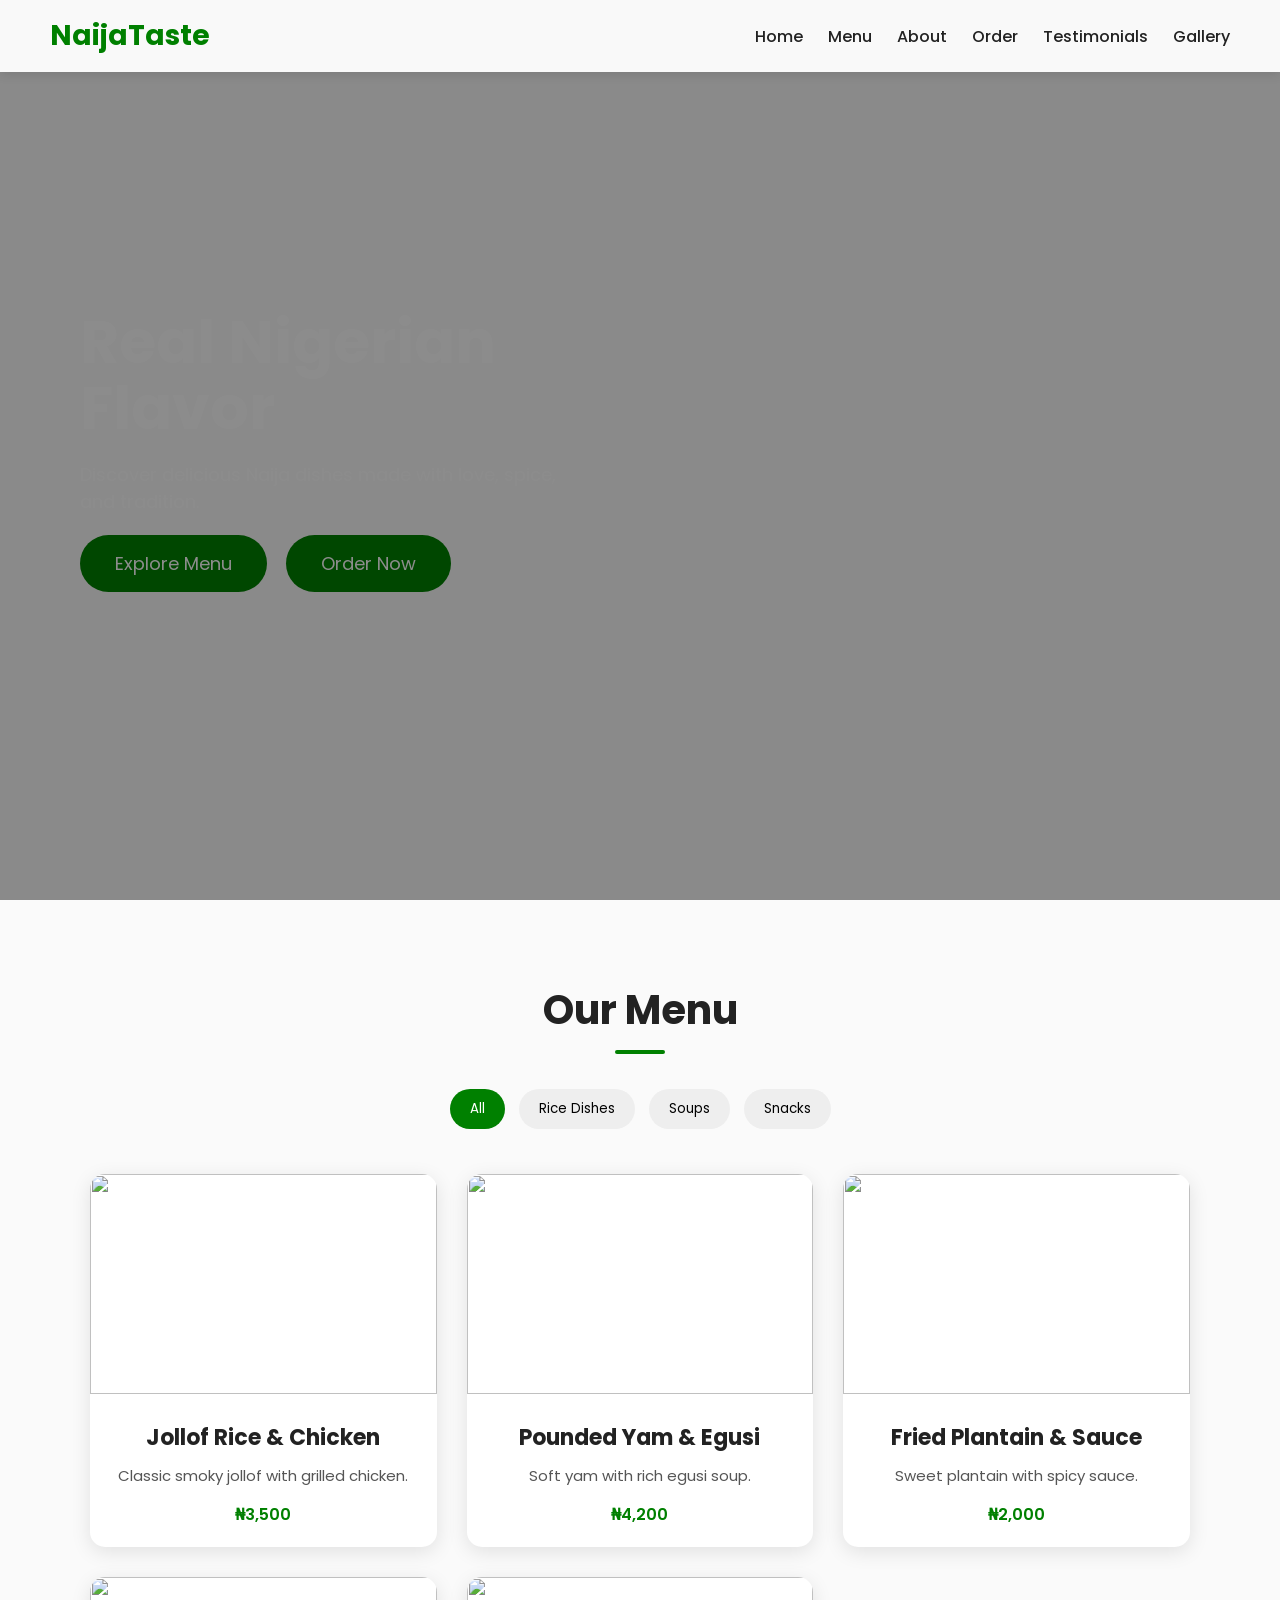
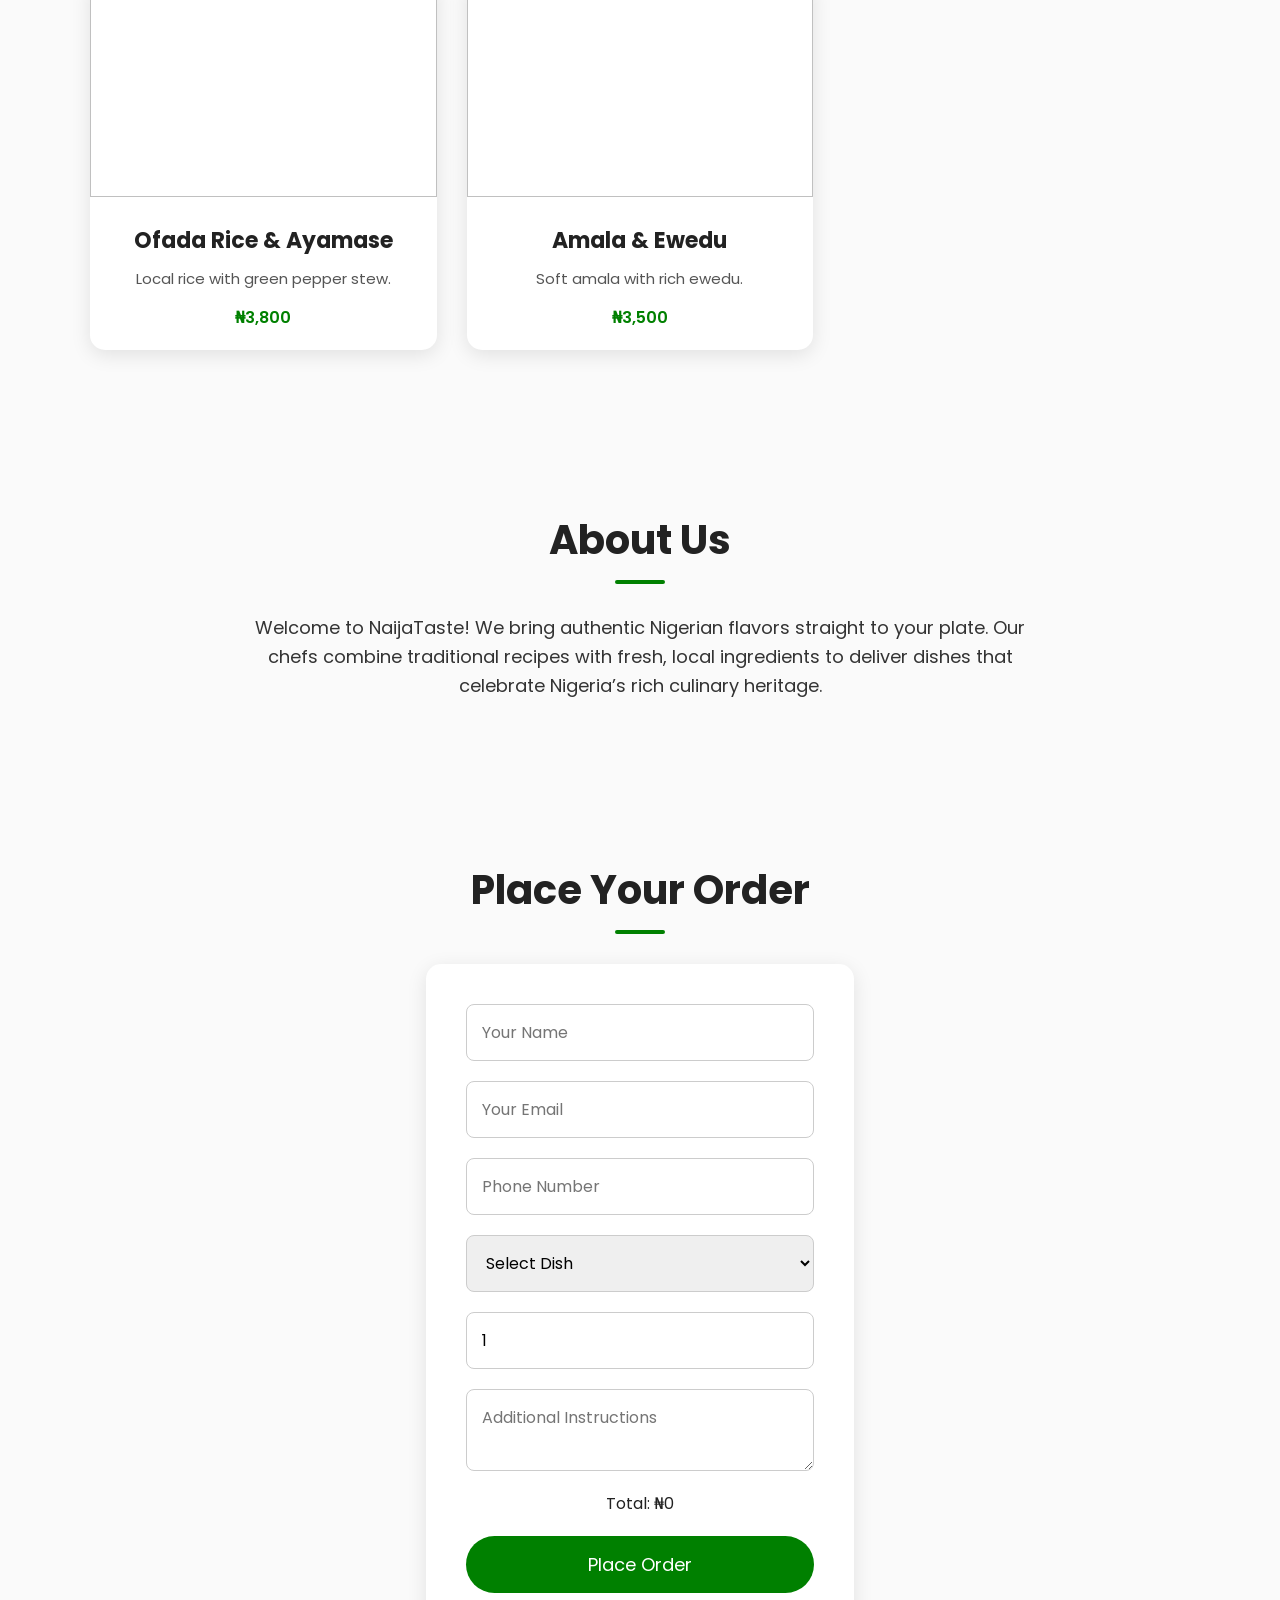
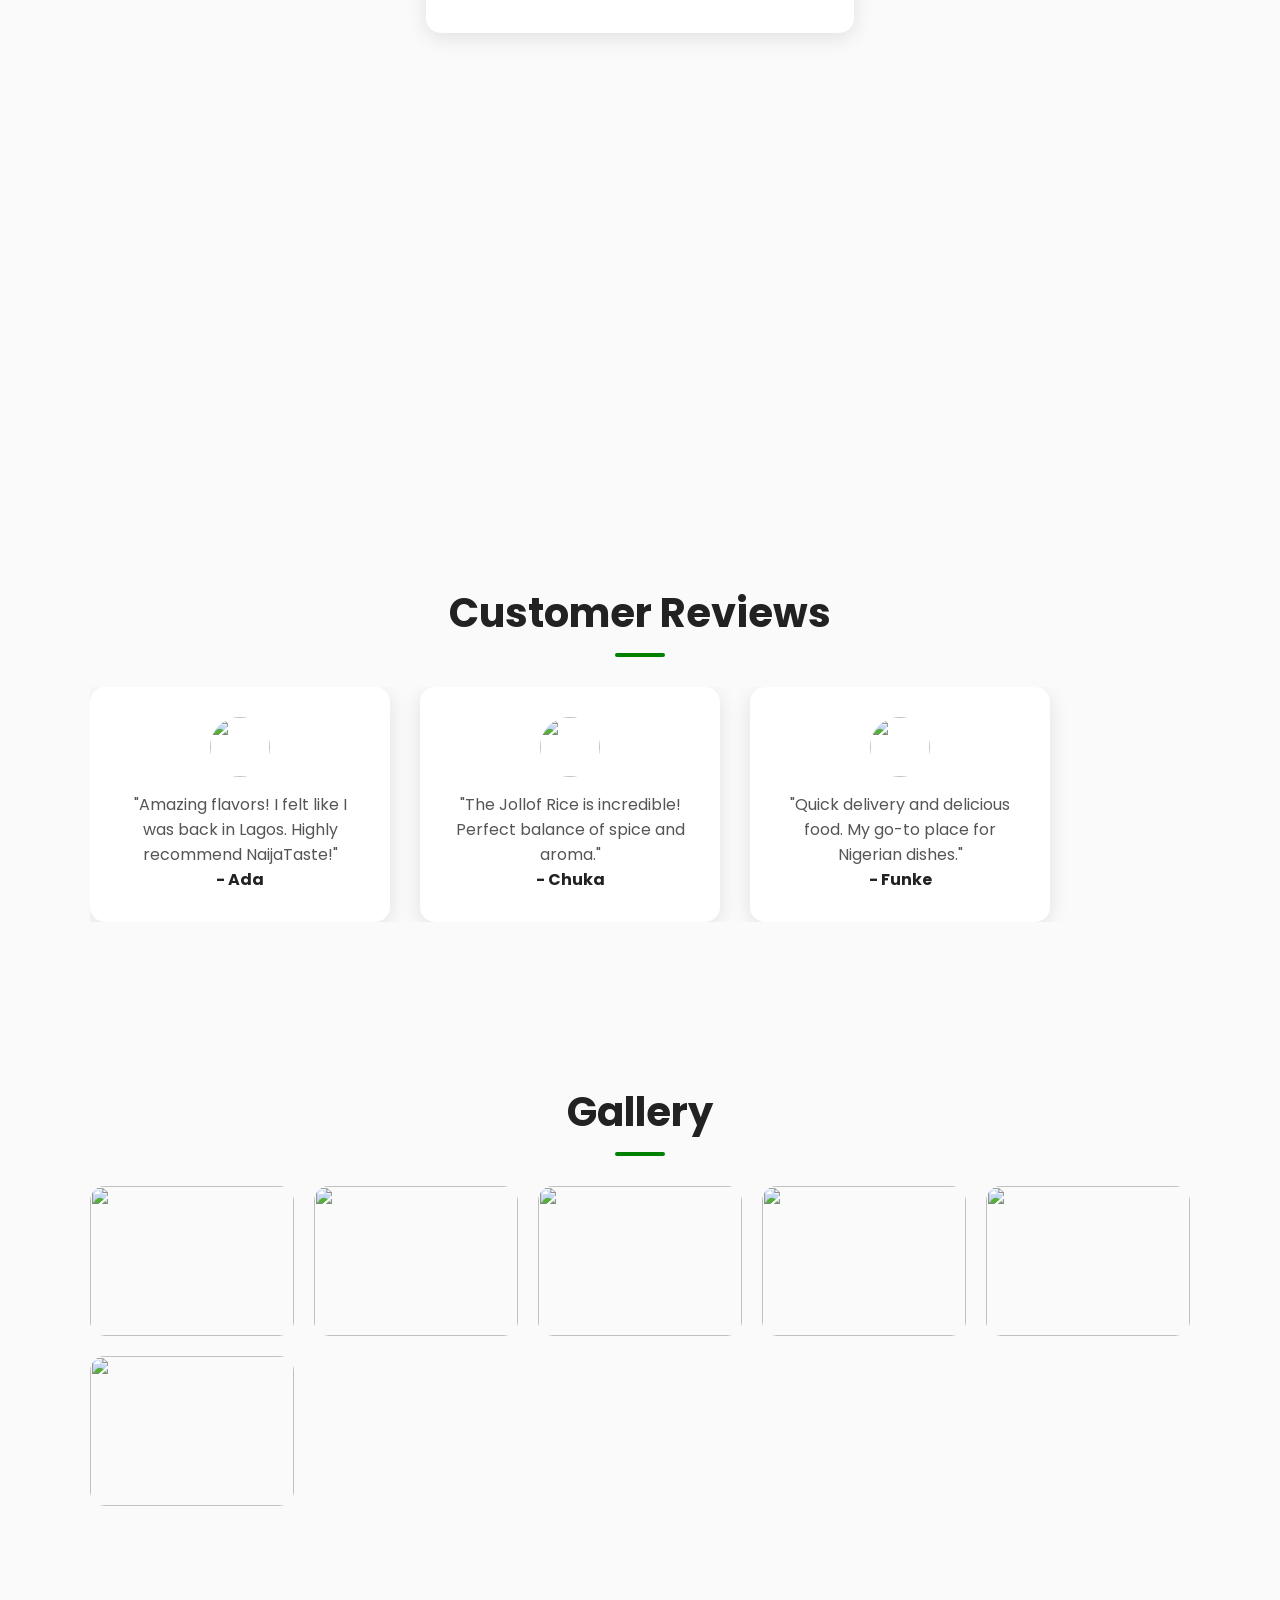
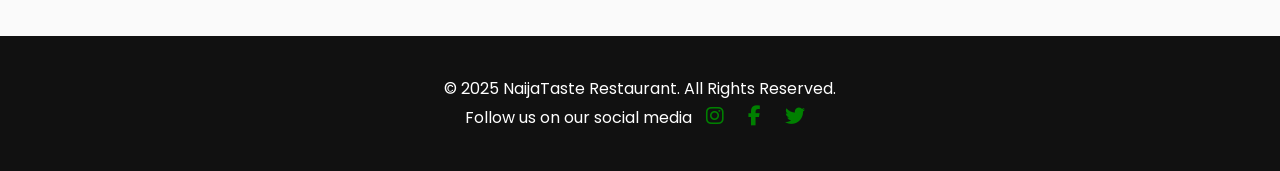
==== index.html @ 81d92541 "Add files via upload" ====
<!DOCTYPE html>
<html lang="en">
<head>
<meta charset="UTF-8">
<meta name="viewport" content="width=device-width, initial-scale=1.0">
<title>NaijaTaste - Authentic Nigerian Cuisine</title>
<link href="https://fonts.googleapis.com/css2?family=Poppins:wght@300;400;600;700&display=swap" rel="stylesheet">
<link rel="stylesheet" href="https://cdnjs.cloudflare.com/ajax/libs/font-awesome/6.5.0/css/all.min.css" integrity="sha512-bx+Kn9+5kF+H5h2JHfRPr+2R+Xy6Z+S04o1V3J+q0RkpC58OTfJXQv9Mq/5ygYb4WZ8QjGfD+GhVv4g6Xk5Z1A==" crossorigin="anonymous" referrerpolicy="no-referrer" />

<style>
/* GLOBAL */
* { margin:0; padding:0; box-sizing:border-box; font-family:'Poppins', sans-serif; }
body { scroll-behavior:smooth; color:#222; background:#fafafa; }
a { text-decoration:none; }
button { cursor:pointer; }

/* HEADER */
header { position:fixed; top:0; width:100%; background: rgba(255,255,255,0.95); backdrop-filter: blur(10px); display:flex; justify-content:space-between; align-items:center; padding:15px 50px; box-shadow:0 3px 10px rgba(0,0,0,0.1); z-index:1000; }
header .logo { font-size:28px; font-weight:700; color:#008000; }
header nav { display:flex; align-items:center; flex-wrap:wrap; }
header nav a { margin-left:25px; font-weight:500; color:#222; transition:0.3s; }
header nav a:hover { color:#008000; }
header nav .social { margin-left:15px; font-size:20px; color:#008000; }

/* HERO */
.hero { height:100vh; background:url('images/hero background.jpeg') center/cover no-repeat; display:flex; align-items:center; justify-content:flex-start; padding-left:80px; position:relative; overflow:hidden; background-attachment:fixed; }
.hero::after { content:""; position:absolute; top:0; left:0; width:100%; height:100%; background:rgba(0,0,0,0.45); }
.hero-content { position:relative; color:#fff; max-width:500px; animation:fadeIn 2s ease forwards; opacity:0; }
.hero-content h1 { font-size:60px; line-height:1.1; margin-bottom:20px; }
.hero-content p { font-size:18px; margin-bottom:20px; }
.hero-content button { padding:15px 35px; background:#008000; border:none; color:#fff; font-size:18px; border-radius:50px; margin-right:15px; transition:0.3s; }
.hero-content button:hover { background:#00a000; }

@keyframes fadeIn { to { opacity:1; } }

/* SECTIONS */
.section { padding:80px 50px; max-width:1200px; margin:0 auto; text-align:center; }
.section h2 { font-size:40px; margin-bottom:30px; position:relative; display:inline-block; }
.section h2::after { content:""; width:50px; height:4px; background:#008000; display:block; margin:10px auto 0; border-radius:2px; }
[data-animate] { opacity:0; transform:translateY(50px); transition:all 1s ease; }
.animate { opacity:1; transform:translateY(0); }

/* MENU */
.filter-btns { margin-bottom:30px; }
.filter-btns button { padding:10px 20px; border:none; margin:5px; border-radius:50px; background:#eee; cursor:pointer; transition:0.3s; }
.filter-btns button.active, .filter-btns button:hover { background:#008000; color:#fff; }
.menu-grid { display:grid; grid-template-columns:repeat(auto-fit,minmax(280px,1fr)); gap:30px; margin-top:40px; }
.menu-item { background:#fff; border-radius:15px; overflow:hidden; box-shadow:0 5px 20px rgba(0,0,0,0.1); transition:0.3s; }
.menu-item:hover { transform:translateY(-8px); }
.menu-item img { width:100%; height:220px; object-fit:cover; }
.menu-item .info { padding:20px; }
.menu-item h3 { font-size:22px; margin-bottom:10px; }
.menu-item p { font-size:15px; color:#555; }
.menu-item .price { margin-top:15px; font-weight:600; color:#008000; }

/* ABOUT */
#about p { font-size:18px; line-height:1.6; color:#333; max-width:800px; margin:0 auto; }

/* ORDER */
#order form { display:flex; flex-direction:column; gap:20px; background:#fff; padding:40px; border-radius:15px; box-shadow:0 5px 20px rgba(0,0,0,0.1); }
#order input, #order select, #order textarea { padding:15px; border-radius:8px; border:1px solid #ccc; font-size:16px; }
#order button { padding:15px; border:none; border-radius:50px; background:#008000; color:#fff; font-size:18px; cursor:pointer; transition:0.3s; }
#order button:hover { background:#00a000; }
#order .order-container { display:flex; flex-wrap:wrap; gap:40px; justify-content:center; align-items:flex-start; }

/* TESTIMONIALS */
.testimonials { display:flex; overflow:hidden; gap:30px; scroll-behavior:smooth; }
.testimonial { flex:0 0 300px; background:#fff; padding:30px; border-radius:15px; box-shadow:0 5px 20px rgba(0,0,0,0.1); transition:transform 0.5s ease; }
.testimonial img { width:60px; height:60px; border-radius:50%; object-fit:cover; margin-bottom:15px; }
.testimonial p { font-size:16px; color:#555; }

/* GALLERY */
.gallery-grid { display:grid; grid-template-columns:repeat(auto-fit,minmax(200px,1fr)); gap:20px; }
.gallery-grid img { width:100%; height:150px; object-fit:cover; border-radius:15px; transition:0.3s; cursor:pointer; }
.gallery-grid img:hover { transform:scale(1.05); }

/* LIGHTBOX */
#lightbox { display:none; position:fixed; top:0; left:0; width:100%; height:100%; background:rgba(0,0,0,0.9); justify-content:center; align-items:center; z-index:2000; }
#lightbox-img { max-width:90%; max-height:80%; border-radius:15px; }
#close-lightbox { position:absolute; top:20px; right:30px; font-size:40px; color:#fff; cursor:pointer; }

/* MOBILE ORDER BUTTON */
#mobile-order-btn { display:none; position:fixed; bottom:20px; right:20px; padding:15px 25px; background:#008000; color:#fff; border-radius:50px; box-shadow:0 5px 20px rgba(0,0,0,0.3); z-index:1500; font-weight:600; text-decoration:none; }

/* FOOTER */
footer { background:#111; color:#fff; text-align:center; padding:40px 20px; margin-top:50px; }
footer a { color:#008000; margin:0 10px; font-size:20px; }

/* Hamburger default */
/* Hamburger default */
/* Hamburger container */
.hamburger {
  width: 30px;           /* width of hamburger */
  height: 30px;          /* tall enough for spacing */
  display: none;         /* hide on desktop */
  flex-direction: column;
  justify-content: space-between; /* evenly space lines */
  cursor: pointer;
}

/* Hamburger lines */
.hamburger span {
  display: block;
  height: 7px;           /* thickness of lines */
  background-color: #008000;
  border-radius: 3px;
  transition: all 0.3s ease;
}



/* Mobile view */
@media(max-width:768px){
  .hamburger { display: flex; }

  #nav-links {
    display: none; /* hide menu by default */
    position: absolute;
    top: 70px;     /* below header */
    left: 0;
    width: 100%;
    flex-direction: column;
    background: #fff;
    padding: 15px 0;
    box-shadow: 0 5px 15px rgba(0,0,0,0.2);
    z-index: 1000;
  }

  #nav-links a {
    margin: 10px 0;
    text-align: center;
  }
}

/* Hamburger animation when active */
.hamburger.active span:nth-child(1) {
  transform: rotate(45deg) translate(5px, 5px);
}
.hamburger.active span:nth-child(2) { opacity: 0; }
.hamburger.active span:nth-child(3) {
  transform: rotate(-45deg) translate(5px, -5px);
}



/* Mobile styles */
@media(max-width:768px){
  header {
    flex-direction: row;
    justify-content: space-between;
    align-items: center;
    padding: 15px 20px;
  }
  
  #nav-links {
    position: absolute;
    top: 70px;
    left: 0;
    width: 100%;
    background: #fff;
    flex-direction: column;
    display: none; /* hidden by default */
    box-shadow: 0 5px 15px rgba(0,0,0,0.2);
    padding: 15px 0;
    z-index: 1000;
  }
  #nav-links a {
    margin: 10px 0;
    text-align: center;
  }
  
  .hamburger { display: block; }
}

</style>
</head>
<body>

<!-- HEADER -->
<header>
  <div class="logo">NaijaTaste</div>

  <!-- Hamburger -->
  <div class="hamburger" id="hamburger">
    <span></span>
    <span></span>
    <span></span>
  </div>

  <!-- Navigation links -->
  <nav id="nav-links">
    <a href="#home">Home</a>
    <a href="#menu">Menu</a>
    <a href="#about">About</a>
    <a href="#order">Order</a>
    <a href="#testimonials">Testimonials</a>
    <a href="#gallery">Gallery</a>
  </nav>
</header>


<!-- MOBILE ORDER BUTTON -->
<a href="#order" id="mobile-order-btn">Order Now</a>

<!-- HERO -->
<section class="hero" id="home">
  <div class="hero-content" data-animate>
    <h1>Real Nigerian Flavor</h1>
    <p>Discover delicious Naija dishes made with love, spice, and tradition.</p>
    <button onclick="document.getElementById('menu').scrollIntoView({behavior:'smooth'})">Explore Menu</button>
    <button onclick="document.getElementById('order').scrollIntoView({behavior:'smooth'})">Order Now</button>
  </div>
</section>

<!-- MENU -->
<section class="section" id="menu" data-animate>
<h2>Our Menu</h2>
<div class="filter-btns">
  <button class="active" onclick="filterMenu('all')">All</button>
  <button onclick="filterMenu('rice')">Rice Dishes</button>
  <button onclick="filterMenu('soup')">Soups</button>
  <button onclick="filterMenu('snacks')">Snacks</button>
</div>
<div class="menu-grid" id="menu-grid">
  <div class="menu-item rice"><img src="images/jollof rice and chicken.avif"><div class="info"><h3>Jollof Rice & Chicken</h3><p>Classic smoky jollof with grilled chicken.</p><div class="price">₦3,500</div></div></div>
  <div class="menu-item soup"><img src="images/pounded yam and egusi.jpg"><div class="info"><h3>Pounded Yam & Egusi</h3><p>Soft yam with rich egusi soup.</p><div class="price">₦4,200</div></div></div>
  <div class="menu-item snacks"><img src="images/fried plantain and sauce.webp"><div class="info"><h3>Fried Plantain & Sauce</h3><p>Sweet plantain with spicy sauce.</p><div class="price">₦2,000</div></div></div>
  <div class="menu-item rice"><img src="images/ofada rice.webp"><div class="info"><h3>Ofada Rice & Ayamase</h3><p>Local rice with green pepper stew.</p><div class="price">₦3,800</div></div></div>
  <div class="menu-item soup"><img src="images/amala and ewedu.webp"><div class="info"><h3>Amala & Ewedu</h3><p>Soft amala with rich ewedu.</p><div class="price">₦3,500</div></div></div>
</div>
</section>

<!-- ABOUT -->
<section class="section" id="about" data-animate>
<h2>About Us</h2>
<p>Welcome to NaijaTaste! We bring authentic Nigerian flavors straight to your plate. Our chefs combine traditional recipes with fresh, local ingredients to deliver dishes that celebrate Nigeria’s rich culinary heritage.</p>
</section>

<!-- ORDER -->
<section class="section" id="order" data-animate>
<h2>Place Your Order</h2>
<div class="order-container">
<form action="https://formspree.io/f/yourformid" method="POST">
  <input type="text" name="name" placeholder="Your Name" required>
  <input type="email" name="email" placeholder="Your Email" required>
  <input type="tel" name="phone" placeholder="Phone Number" required>
  <select name="dish" id="dish" required>
    <option value="" disabled selected>Select Dish</option>
    <option value="jollof">Jollof Rice & Chicken - ₦3,500</option>
    <option value="pounded">Pounded Yam & Egusi - ₦4,200</option>
    <option value="plantain">Fried Plantain & Sauce - ₦2,000</option>
    <option value="ofada">Ofada Rice & Ayamase - ₦3,800</option>
    <option value="amala">Amala & Ewedu - ₦3,500</option>
  </select>
  <input type="number" name="quantity" id="quantity" placeholder="Quantity" value="1" min="1" required>
  <textarea name="instructions" placeholder="Additional Instructions"></textarea>
  <div>Total: ₦<span id="total">0</span></div>
  <button type="submit">Place Order</button>
</form>
<iframe src="https://www.google.com/maps/embed?pb=!1m18!1m12!1m3!1d3960.0000000000!2d3.0000000!3d6.0000000!2m3!1f0!2f0!3f0!3m2!1i1024!2i768!4f13.1!3m3!1m2!1s0x103b000000000000%3A0x0000000000000000!2sYour%20Restaurant!5e0!3m2!1sen!2sng!4v0000000000000!5m2!1sen!2sng" width="100%" height="350" style="border:0;border-radius:15px;" allowfullscreen="" loading="lazy"></iframe>
</div>
</section>

<!-- TESTIMONIALS -->
<section class="section" id="testimonials" data-animate>
<h2>Customer Reviews</h2>
<div class="testimonials" id="testimonial-container">
  <div class="testimonial"><img src="images/ada.jpg"><p>"Amazing flavors! I felt like I was back in Lagos. Highly recommend NaijaTaste!"</p><h4>- Ada</h4></div>
  <div class="testimonial"><img src="images/chuka.jpg"><p>"The Jollof Rice is incredible! Perfect balance of spice and aroma."</p><h4>- Chuka</h4></div>
  <div class="testimonial"><img src="images/funke.jpg"><p>"Quick delivery and delicious food. My go-to place for Nigerian dishes."</p><h4>- Funke</h4></div>
</div>
</section>

<!-- GALLERY -->
<section class="section" id="gallery" data-animate>
<h2>Gallery</h2>
<div class="gallery-grid">
  <img src="images/ambiance 1.jpg">
  <img src="images/ambience 2.webp">
  <img src="images/ambience 3.jpg">
  <img src="images/ambience 4.png">
  <img src="images/ambience 5.jpg">
  <img src="images/ambience 6.webp">
</div>
</section>

<!-- LIGHTBOX -->
<div id="lightbox">
  <span id="close-lightbox">&times;</span>
  <img id="lightbox-img" src="">
</div>

<!-- FOOTER -->
<footer>
<p>© 2025 NaijaTaste Restaurant. All Rights Reserved.</p>
<p>Follow us on our social media
<a href="https://instagram.com" target="_blank"><i class="fab fa-instagram"></i></a>
<a href="https://facebook.com" target="_blank"><i class="fab fa-facebook-f"></i></a>
<a href="https://twitter.com" target="_blank"><i class="fab fa-twitter"></i></a>
</p>
</footer>

<!-- SCRIPTS -->
<script>
const hamburger = document.getElementById('hamburger');
const navLinks = document.getElementById('nav-links');

hamburger.addEventListener('click', () => {
  navLinks.style.display = navLinks.style.display === "flex" ? "none" : "flex";
  hamburger.classList.toggle("active");
});



// Menu Filter
function filterMenu(category){
  const buttons = document.querySelectorAll('.filter-btns button');
  buttons.forEach(btn => btn.classList.remove('active'));
  event.target.classList.add('active');
  const items = document.querySelectorAll('.menu-item');
  items.forEach(item => {
    if(category==='all'){ item.style.display='block'; }
    else { item.style.display = item.classList.contains(category) ? 'block':'none'; }
  });
}

// Order Total Calculation
const dishPrices = { jollof:3500, pounded:4200, plantain:2000, ofada:3800, amala:3500 };
const dishSelect = document.getElementById('dish');
const quantityInput = document.getElementById('quantity');
const totalSpan = document.getElementById('total');
function updateTotal(){ const dish = dishSelect.value; const qty=parseInt(quantityInput.value)||1; totalSpan.textContent=dishPrices[dish]?dishPrices[dish]*qty:0; }
dishSelect.addEventListener('change', updateTotal);
quantityInput.addEventListener('input', updateTotal);

// Scroll Animations
const animatedElements = document.querySelectorAll('[data-animate]');
function animateOnScroll(){
  const windowBottom = window.innerHeight;
  animatedElements.forEach(el=>{
    const elTop=el.getBoundingClientRect().top;
    if(elTop<windowBottom-100){ el.classList.add('animate'); }
  });
}
window.addEventListener('scroll', animateOnScroll);
animateOnScroll();

// Testimonial Slider
const testimonialContainer = document.getElementById('testimonial-container');
let slideIndex = 0;
function slideTestimonials(){
  const testimonials = document.querySelectorAll('.testimonial');
  const slideWidth = testimonials[0].offsetWidth + 30;
  slideIndex++;
  if(slideIndex>=testimonials.length) slideIndex=0;
  testimonialContainer.scrollTo({left:slideIndex*slideWidth, behavior:'smooth'});
}
setInterval(slideTestimonials,4000);

// Lightbox
const galleryImages = document.querySelectorAll('.gallery-grid img');
const lightbox = document.getElementById('lightbox');
const lightboxImg = document.getElementById('lightbox-img');
const closeLightbox = document.getElementById('close-lightbox');
galleryImages.forEach(img=>{ img.addEventListener('click',()=>{ lightbox.style.display='flex'; lightboxImg.src=img.src; }); });
closeLightbox.addEventListener('click',()=>{ lightbox.style.display='none'; });
lightbox.addEventListener('click',(e)=>{ if(e.target===lightbox) lightbox.style.display='none'; });

// Mobile Order Button
function toggleMobileOrder(){ const btn=document.getElementById('mobile-order-btn'); btn.style.display=(window.innerWidth<=768)?'block':'none'; }
window.addEventListener('resize',toggleMobileOrder);
window.addEventListener('load',toggleMobileOrder);

</script>

</body>
</html>
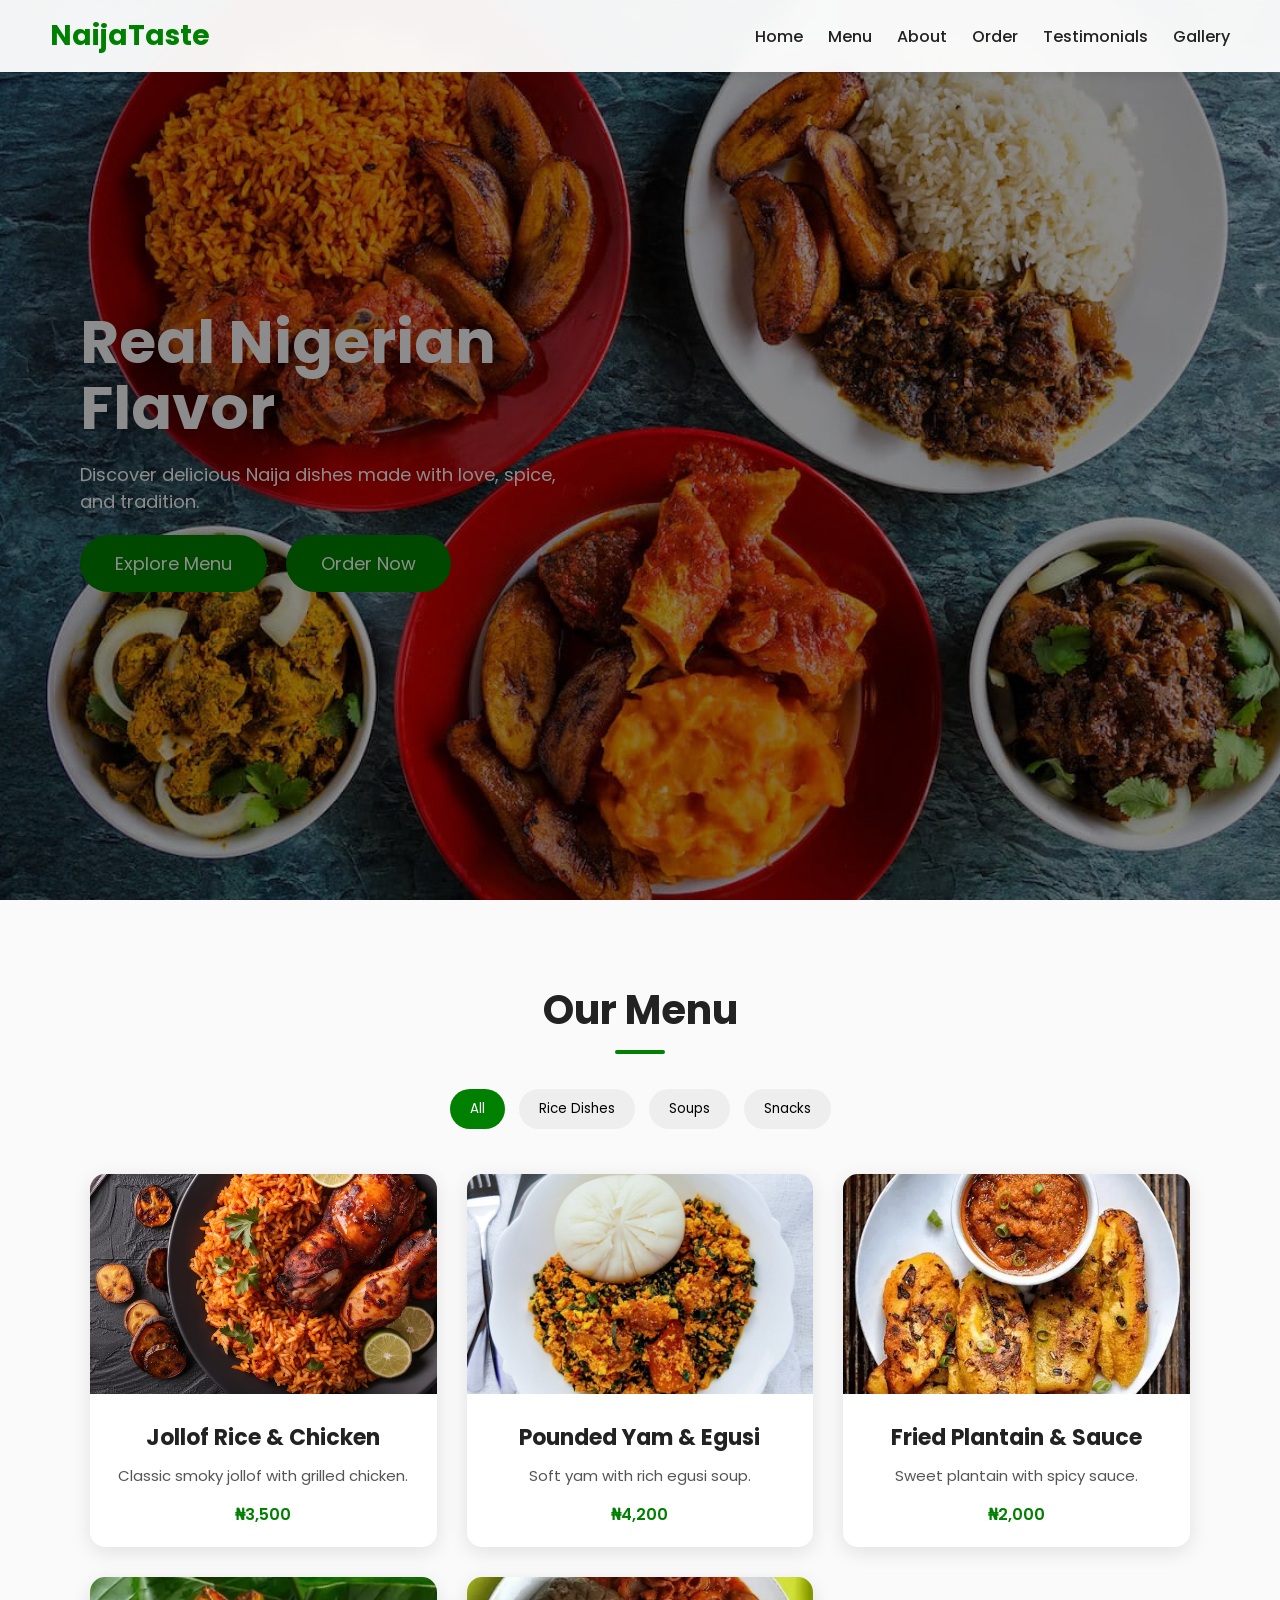
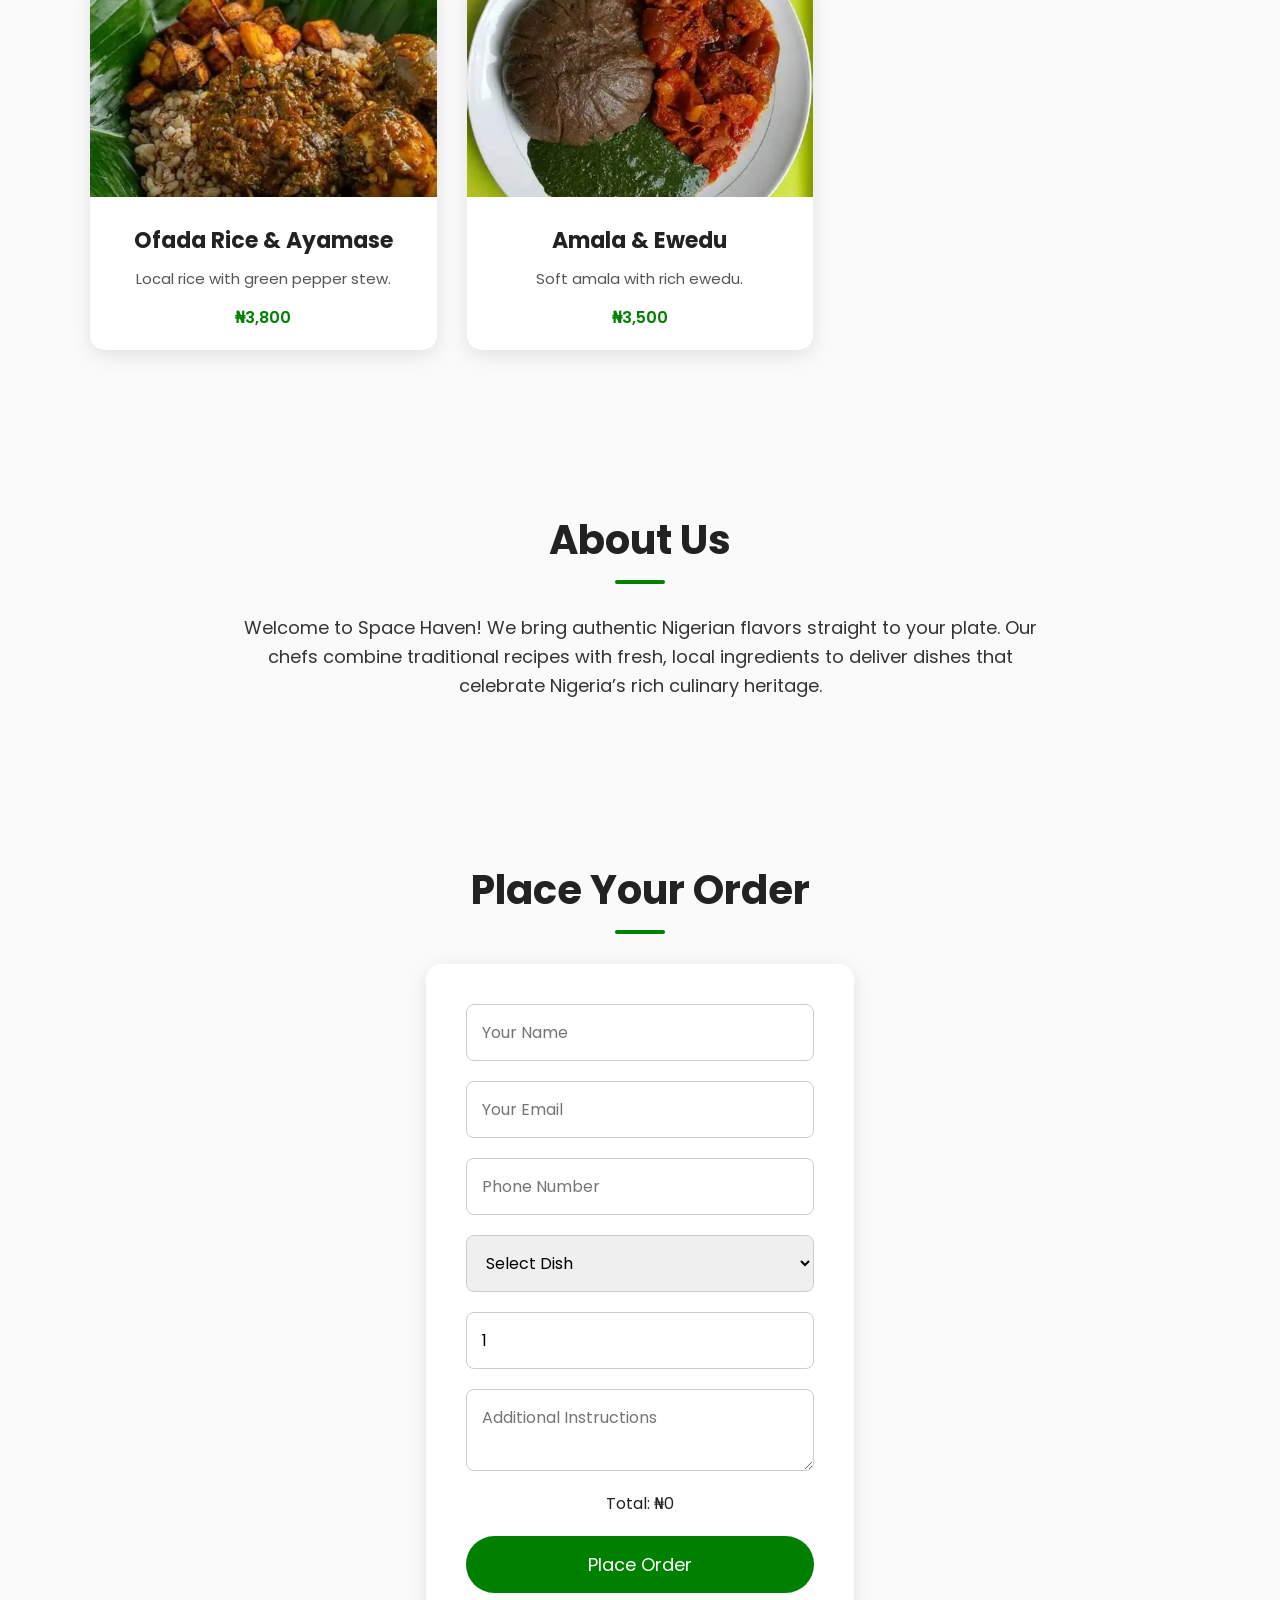
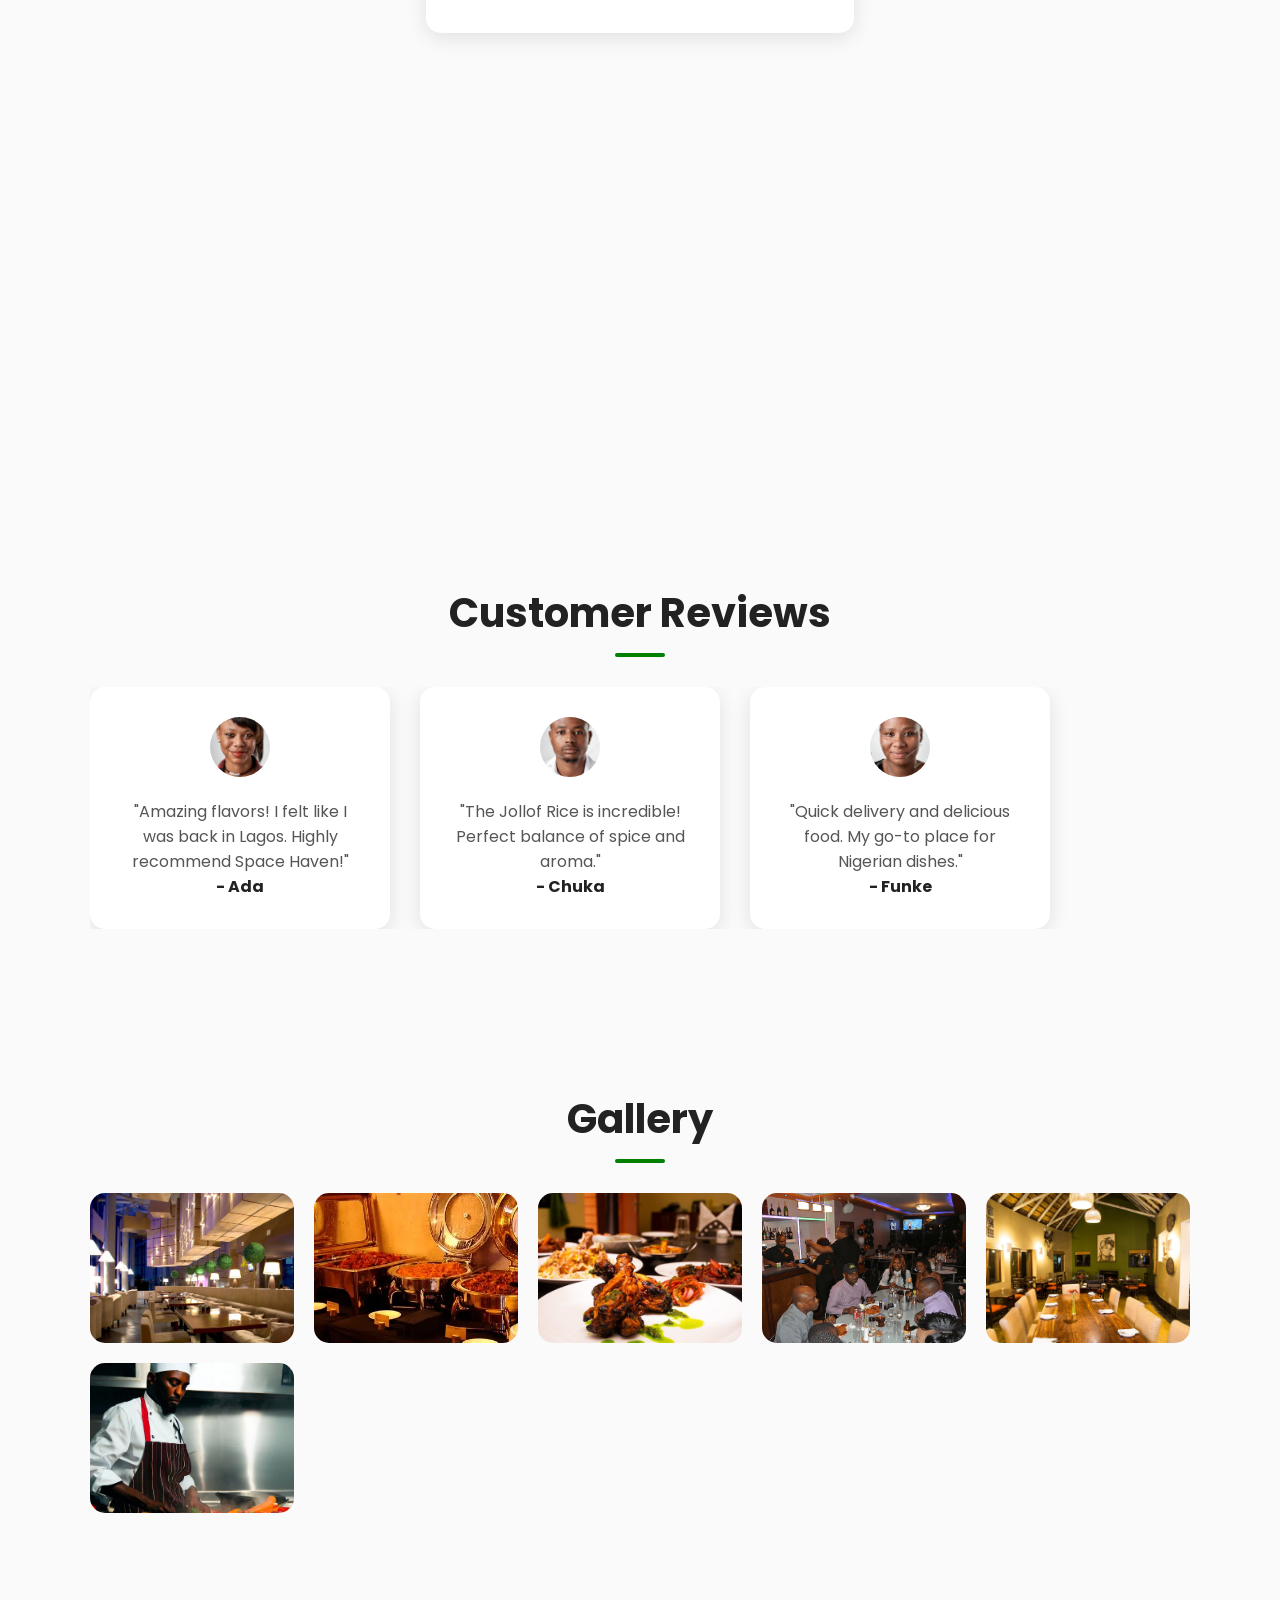
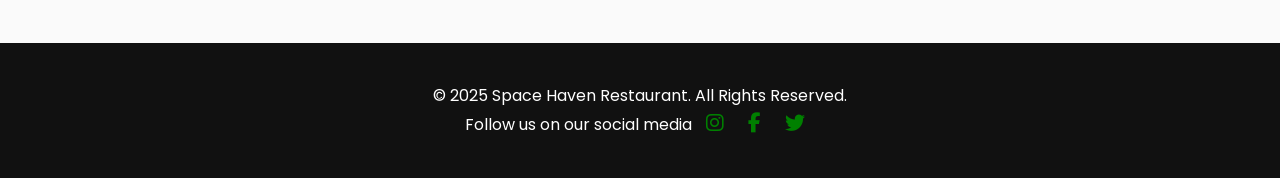
==== commit db81a76f: "Update index.html" ====
--- a/index.html
+++ b/index.html
@@ -3,7 +3,7 @@
 <head>
 <meta charset="UTF-8">
 <meta name="viewport" content="width=device-width, initial-scale=1.0">
-<title>NaijaTaste - Authentic Nigerian Cuisine</title>
+<title>Space Haven - Authentic Nigerian Cuisine</title>
 <link href="https://fonts.googleapis.com/css2?family=Poppins:wght@300;400;600;700&display=swap" rel="stylesheet">
 <link rel="stylesheet" href="https://cdnjs.cloudflare.com/ajax/libs/font-awesome/6.5.0/css/all.min.css" integrity="sha512-bx+Kn9+5kF+H5h2JHfRPr+2R+Xy6Z+S04o1V3J+q0RkpC58OTfJXQv9Mq/5ygYb4WZ8QjGfD+GhVv4g6Xk5Z1A==" crossorigin="anonymous" referrerpolicy="no-referrer" />
 
@@ -86,59 +86,74 @@
 footer { background:#111; color:#fff; text-align:center; padding:40px 20px; margin-top:50px; }
 footer a { color:#008000; margin:0 10px; font-size:20px; }
 
-/* Hamburger default */
-/* Hamburger default */
-/* Hamburger container */
+/* HAMBURGER */
+/* HAMBURGER */
 .hamburger {
-  width: 30px;           /* width of hamburger */
-  height: 30px;          /* tall enough for spacing */
-  display: none;         /* hide on desktop */
+  width: 34px;
+  display: none;          /* hidden on desktop */
   flex-direction: column;
-  justify-content: space-between; /* evenly space lines */
+  justify-content: space-between;
+  align-items: center;
+  background: transparent;
+  border: none;
+  padding: 0;
   cursor: pointer;
 }
 
-/* Hamburger lines */
 .hamburger span {
   display: block;
-  height: 7px;           /* thickness of lines */
+  width: 100%;
+  height: 6px;
   background-color: #008000;
-  border-radius: 3px;
-  transition: all 0.3s ease;
-}
-
-
-
-/* Mobile view */
-@media(max-width:768px){
-  .hamburger { display: flex; }
-
+  border-radius: 2px;
+  transition: transform 0.25s ease, opacity 0.25s ease;
+}
+
+/* Hamburger animation when active */
+.hamburger.active span:nth-child(1) {
+  transform: rotate(45deg) translate(5px, 5px);
+}
+.hamburger.active span:nth-child(2) {
+  opacity: 0;
+  transform: translateX(-10px);
+}
+.hamburger.active span:nth-child(3) {
+  transform: rotate(-45deg) translate(5px, -5px);
+}
+
+/* MOBILE: hide nav, show hamburger */
+@media (max-width:768px) {
+  header { padding: 15px 20px; }
+
+  .hamburger { display: flex; /* hamburger visible on mobile */ }
+
+  /* mobile nav hidden by default, becomes column when .open */
   #nav-links {
-    display: none; /* hide menu by default */
+    display: none;
     position: absolute;
-    top: 70px;     /* below header */
+    top: 70px;
     left: 0;
     width: 100%;
     flex-direction: column;
     background: #fff;
     padding: 15px 0;
-    box-shadow: 0 5px 15px rgba(0,0,0,0.2);
+    box-shadow: 0 5px 15px rgba(0,0,0,0.15);
     z-index: 1000;
   }
 
+  #nav-links.open {
+    display: flex;
+  }
+
   #nav-links a {
-    margin: 10px 0;
+    padding: 12px 16px;
     text-align: center;
-  }
-}
-
-/* Hamburger animation when active */
-.hamburger.active span:nth-child(1) {
-  transform: rotate(45deg) translate(5px, 5px);
-}
-.hamburger.active span:nth-child(2) { opacity: 0; }
-.hamburger.active span:nth-child(3) {
-  transform: rotate(-45deg) translate(5px, -5px);
+    margin: 0;
+    width: 100%;
+    border-top: 1px solid rgba(0,0,0,0.05);
+  }
+
+  /* keep desktop nav styling intact on larger screens */
 }
 
 
@@ -177,18 +192,12 @@
 <body>
 
 <!-- HEADER -->
+<!-- HEADER -->
 <header>
   <div class="logo">NaijaTaste</div>
 
-  <!-- Hamburger -->
-  <div class="hamburger" id="hamburger">
-    <span></span>
-    <span></span>
-    <span></span>
-  </div>
-
   <!-- Navigation links -->
-  <nav id="nav-links">
+  <nav id="nav-links" role="navigation" aria-label="Main Navigation">
     <a href="#home">Home</a>
     <a href="#menu">Menu</a>
     <a href="#about">About</a>
@@ -196,7 +205,15 @@
     <a href="#testimonials">Testimonials</a>
     <a href="#gallery">Gallery</a>
   </nav>
+
+  <!-- Hamburger (button preferred for accessibility) -->
+  <button class="hamburger" id="hamburger" aria-label="Toggle menu" aria-expanded="false">
+    <span></span>
+    <span></span>
+    <span></span>
+  </button>
 </header>
+
 
 
 <!-- MOBILE ORDER BUTTON -->
@@ -233,7 +250,7 @@
 <!-- ABOUT -->
 <section class="section" id="about" data-animate>
 <h2>About Us</h2>
-<p>Welcome to NaijaTaste! We bring authentic Nigerian flavors straight to your plate. Our chefs combine traditional recipes with fresh, local ingredients to deliver dishes that celebrate Nigeria’s rich culinary heritage.</p>
+<p>Welcome to Space Haven! We bring authentic Nigerian flavors straight to your plate. Our chefs combine traditional recipes with fresh, local ingredients to deliver dishes that celebrate Nigeria’s rich culinary heritage.</p>
 </section>
 
 <!-- ORDER -->
@@ -265,7 +282,7 @@
 <section class="section" id="testimonials" data-animate>
 <h2>Customer Reviews</h2>
 <div class="testimonials" id="testimonial-container">
-  <div class="testimonial"><img src="images/ada.jpg"><p>"Amazing flavors! I felt like I was back in Lagos. Highly recommend NaijaTaste!"</p><h4>- Ada</h4></div>
+  <div class="testimonial"><img src="images/ada.jpg"><p>"Amazing flavors! I felt like I was back in Lagos. Highly recommend Space Haven!"</p><h4>- Ada</h4></div>
   <div class="testimonial"><img src="images/chuka.jpg"><p>"The Jollof Rice is incredible! Perfect balance of spice and aroma."</p><h4>- Chuka</h4></div>
   <div class="testimonial"><img src="images/funke.jpg"><p>"Quick delivery and delicious food. My go-to place for Nigerian dishes."</p><h4>- Funke</h4></div>
 </div>
@@ -292,7 +309,7 @@
 
 <!-- FOOTER -->
 <footer>
-<p>© 2025 NaijaTaste Restaurant. All Rights Reserved.</p>
+<p>© 2025 Space Haven Restaurant. All Rights Reserved.</p>
 <p>Follow us on our social media
 <a href="https://instagram.com" target="_blank"><i class="fab fa-instagram"></i></a>
 <a href="https://facebook.com" target="_blank"><i class="fab fa-facebook-f"></i></a>
@@ -302,12 +319,37 @@
 
 <!-- SCRIPTS -->
 <script>
+// NAV TOGGLE (mobile)
 const hamburger = document.getElementById('hamburger');
 const navLinks = document.getElementById('nav-links');
 
+// Toggle nav open/close
 hamburger.addEventListener('click', () => {
-  navLinks.style.display = navLinks.style.display === "flex" ? "none" : "flex";
-  hamburger.classList.toggle("active");
+  const isOpen = navLinks.classList.toggle('open');
+  hamburger.classList.toggle('active');
+  hamburger.setAttribute('aria-expanded', isOpen ? 'true' : 'false');
+});
+
+// Close menu when clicking a nav link (mobile)
+navLinks.querySelectorAll('a').forEach(link => {
+  link.addEventListener('click', () => {
+    if (navLinks.classList.contains('open')) {
+      navLinks.classList.remove('open');
+      hamburger.classList.remove('active');
+      hamburger.setAttribute('aria-expanded', 'false');
+    }
+  });
+});
+
+// Ensure menu closes when resizing above mobile breakpoint
+window.addEventListener('resize', () => {
+  if (window.innerWidth > 768) {
+    if (navLinks.classList.contains('open')) {
+      navLinks.classList.remove('open');
+      hamburger.classList.remove('active');
+      hamburger.setAttribute('aria-expanded', 'false');
+    }
+  }
 });
 
 
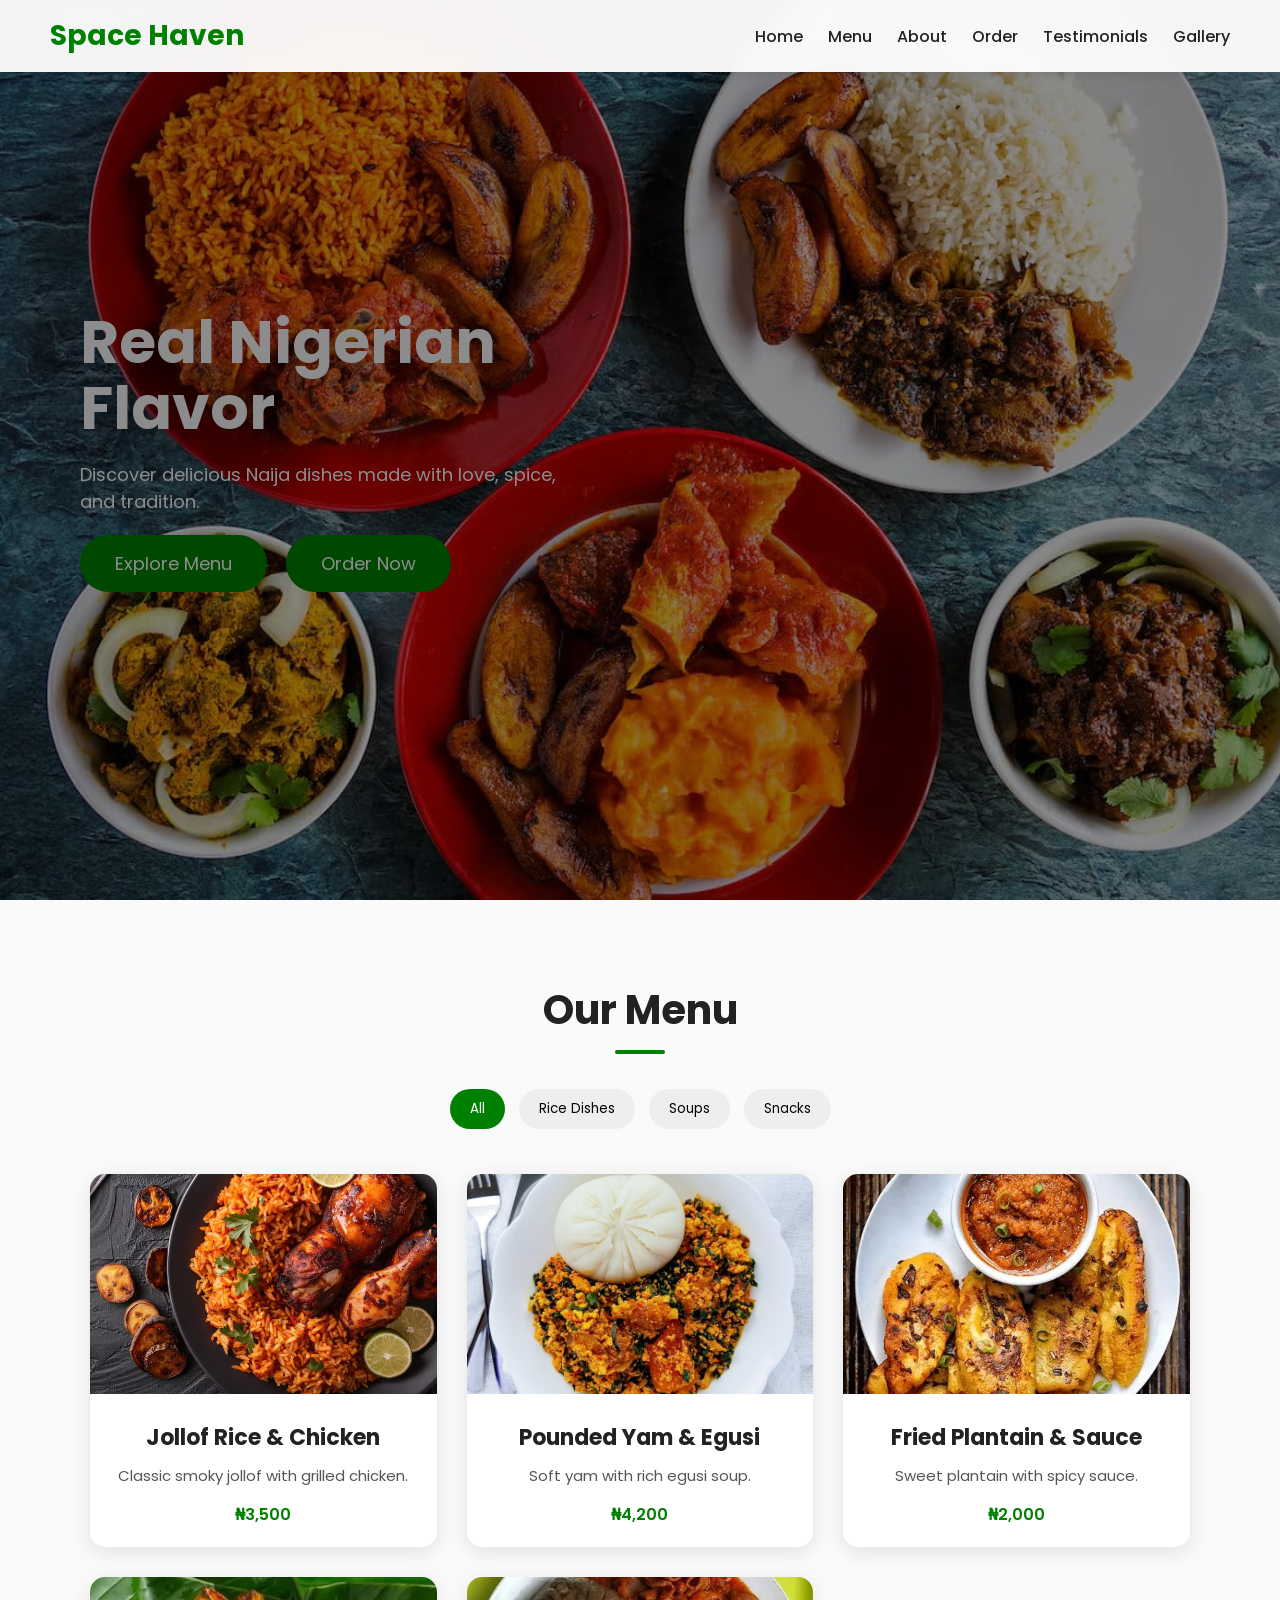
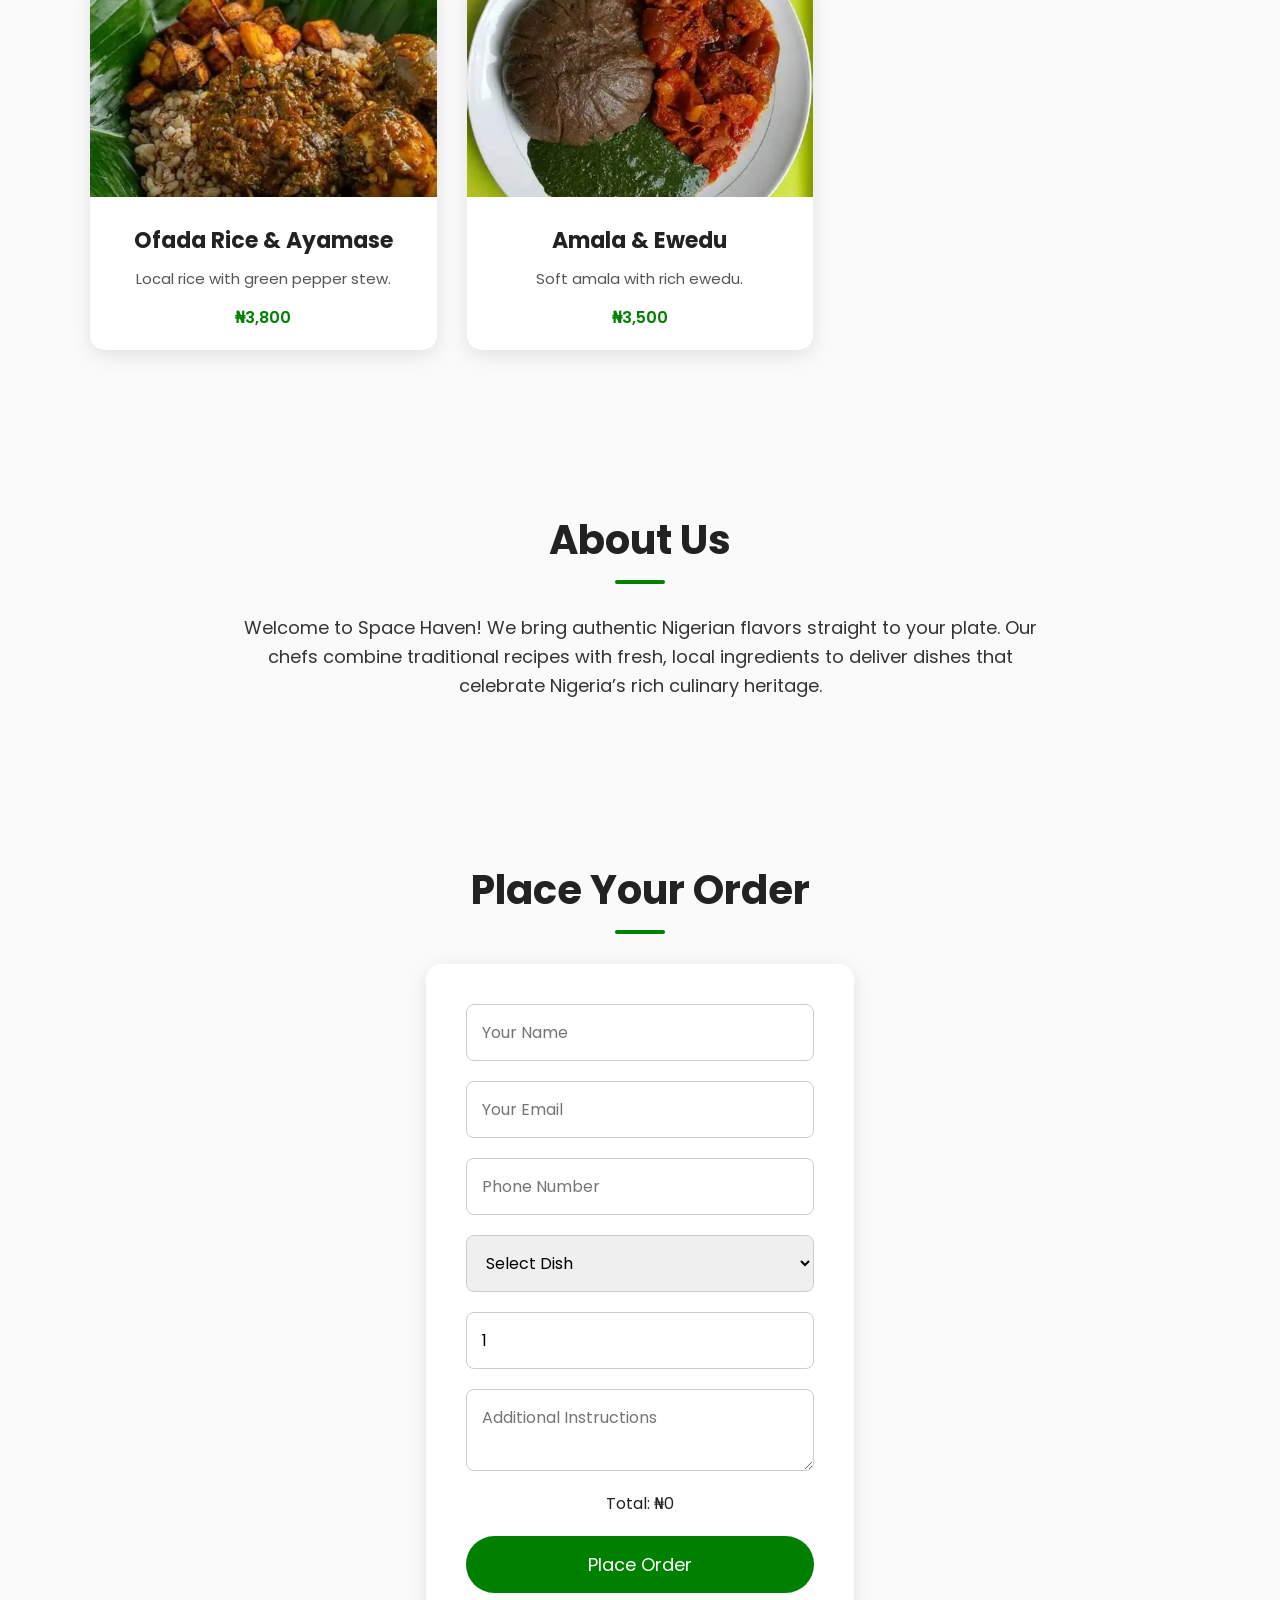
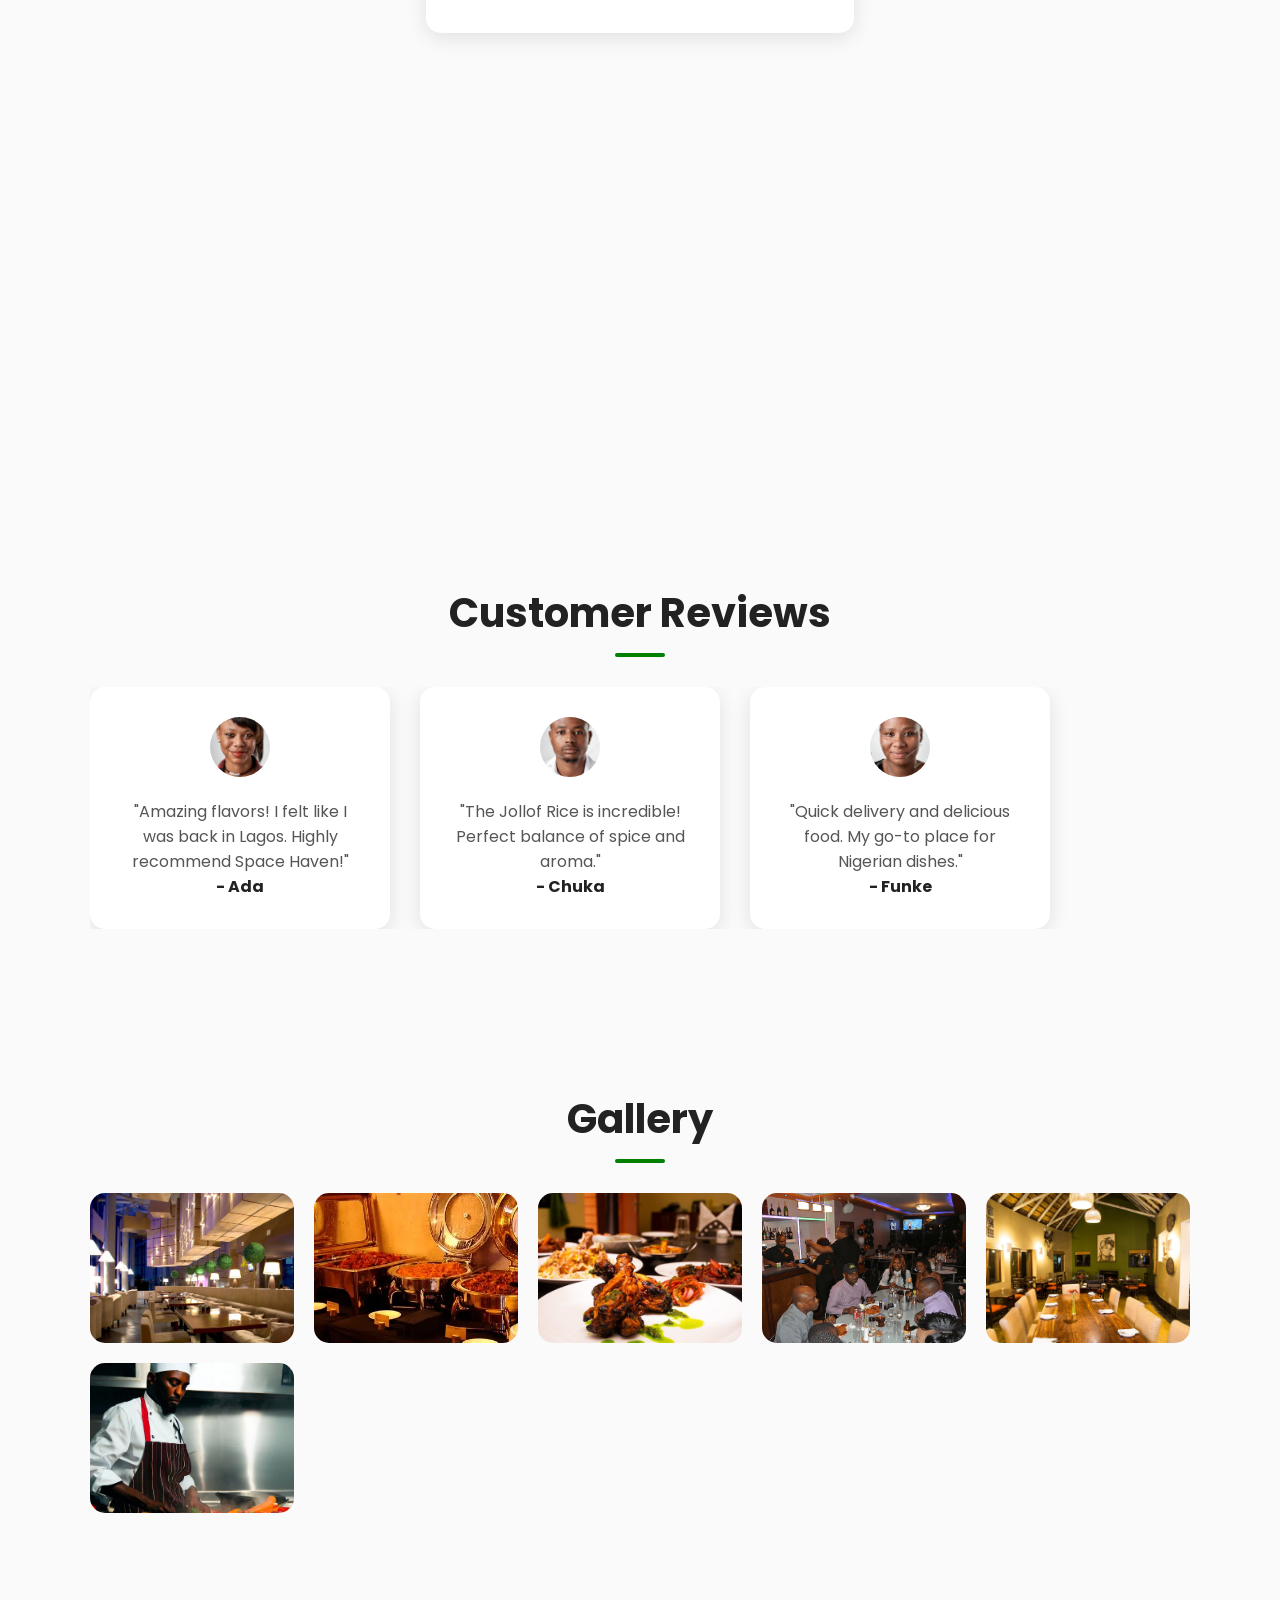
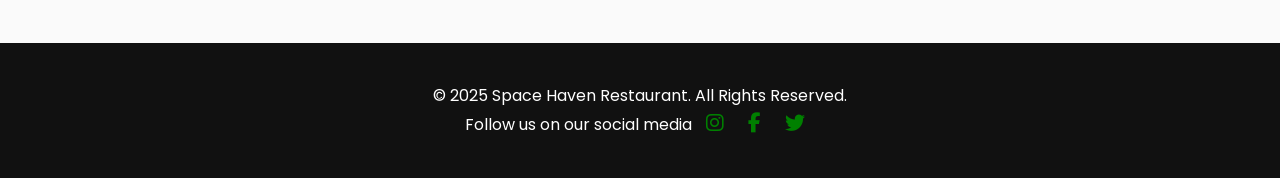
==== commit d2c9bc4b: "Update index.html" ====
--- a/index.html
+++ b/index.html
@@ -128,6 +128,19 @@
   .hamburger { display: flex; /* hamburger visible on mobile */ }
 
   /* mobile nav hidden by default, becomes column when .open */
+
+  /* HERO BUTTONS SPACING ON MOBILE */
+@media (max-width:768px){
+  .hero-content button {
+    margin-bottom: 15px; /* space between stacked buttons */
+  }
+
+  /* Optional: remove extra margin on last button */
+  .hero-content button:last-child {
+    margin-bottom: 0;
+  }
+}
+
   #nav-links {
     display: none;
     position: absolute;
@@ -194,7 +207,7 @@
 <!-- HEADER -->
 <!-- HEADER -->
 <header>
-  <div class="logo">NaijaTaste</div>
+  <div class="logo">Space Haven</div>
 
   <!-- Navigation links -->
   <nav id="nav-links" role="navigation" aria-label="Main Navigation">
@@ -417,3 +430,4 @@
 
 </body>
 </html>
+
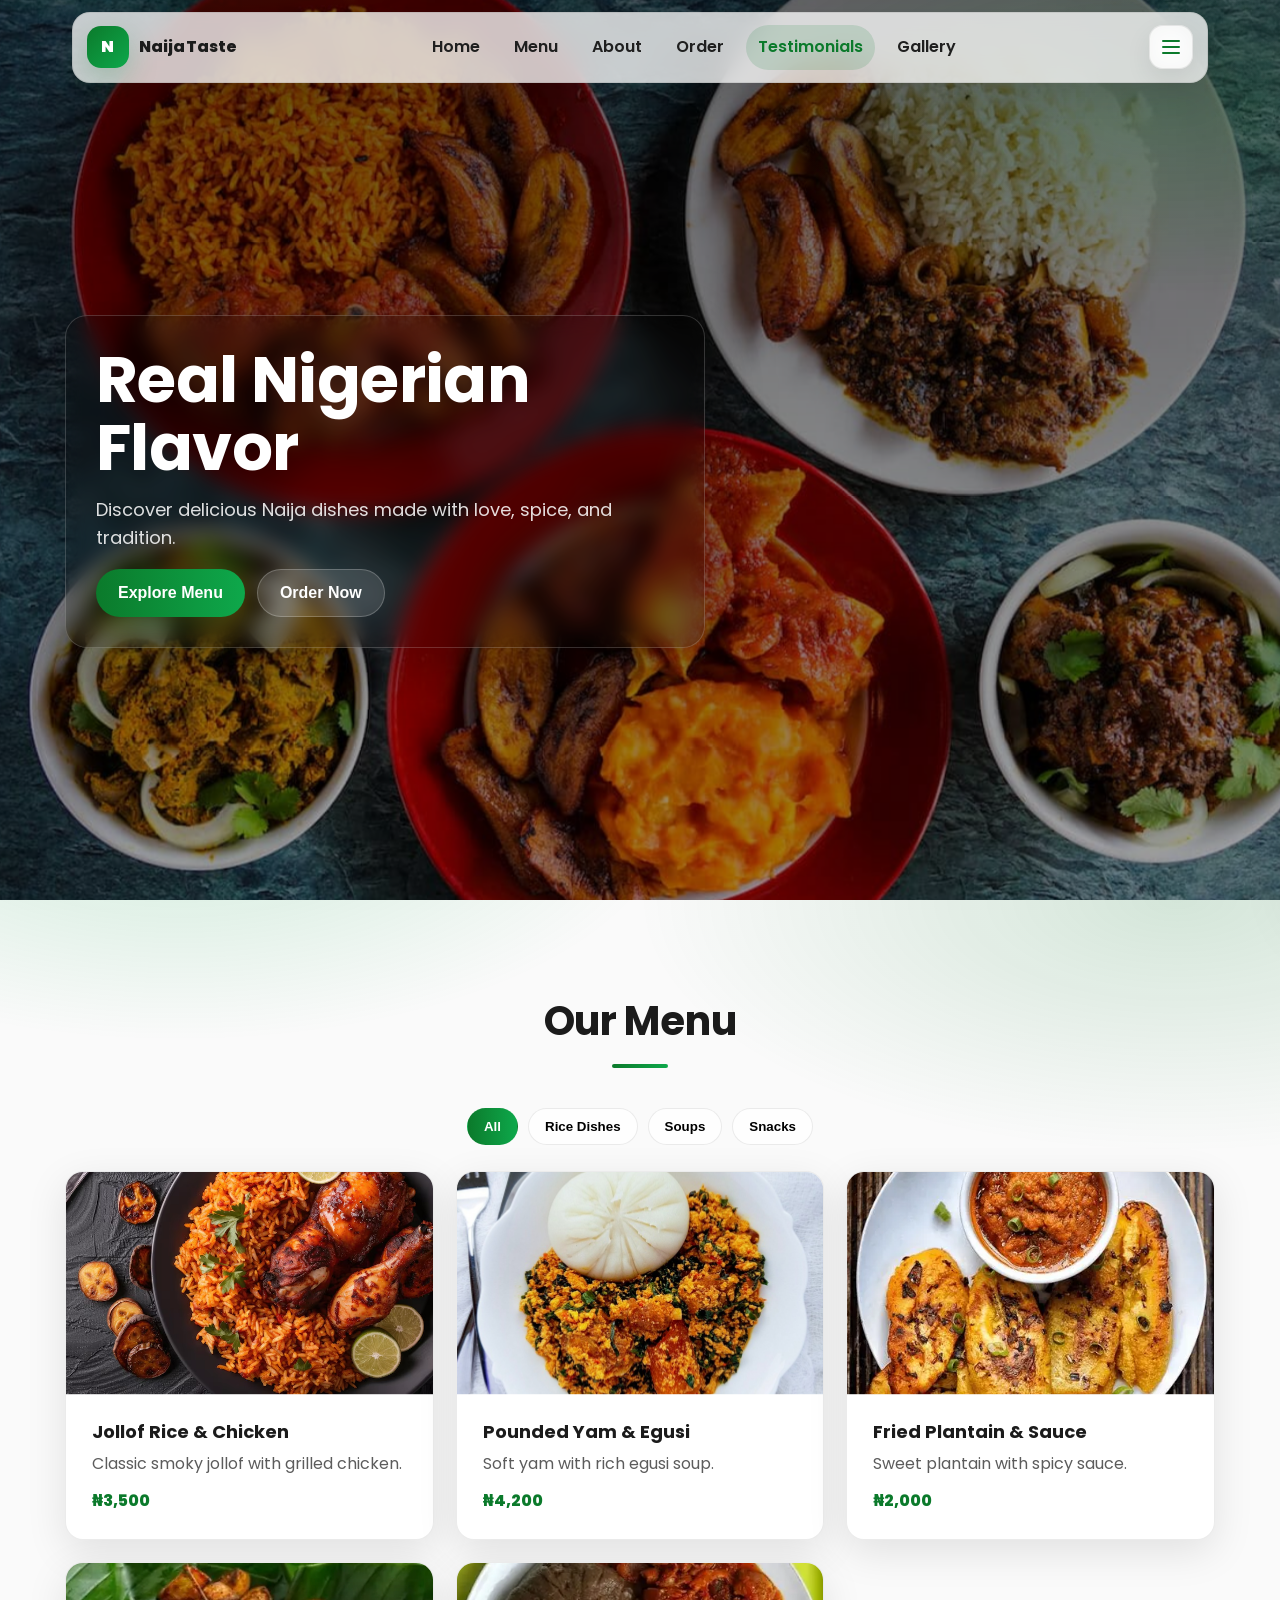
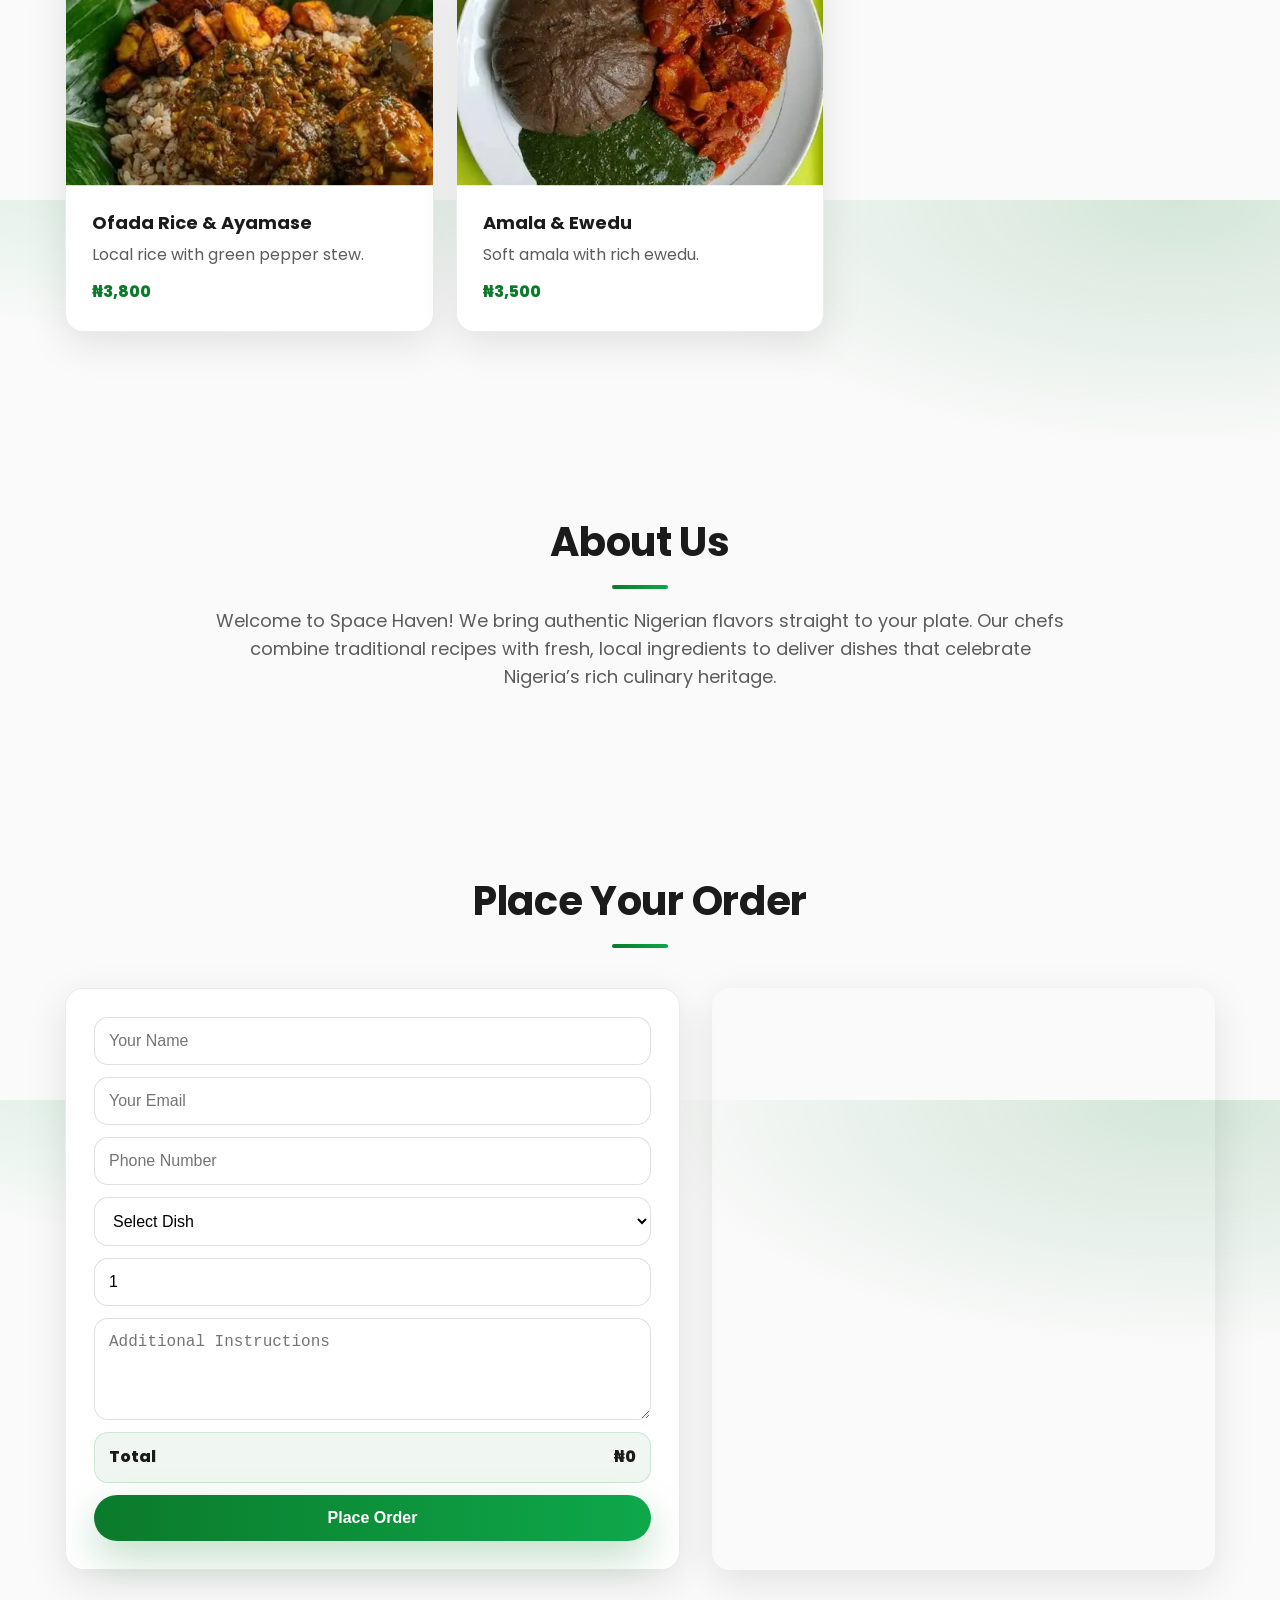
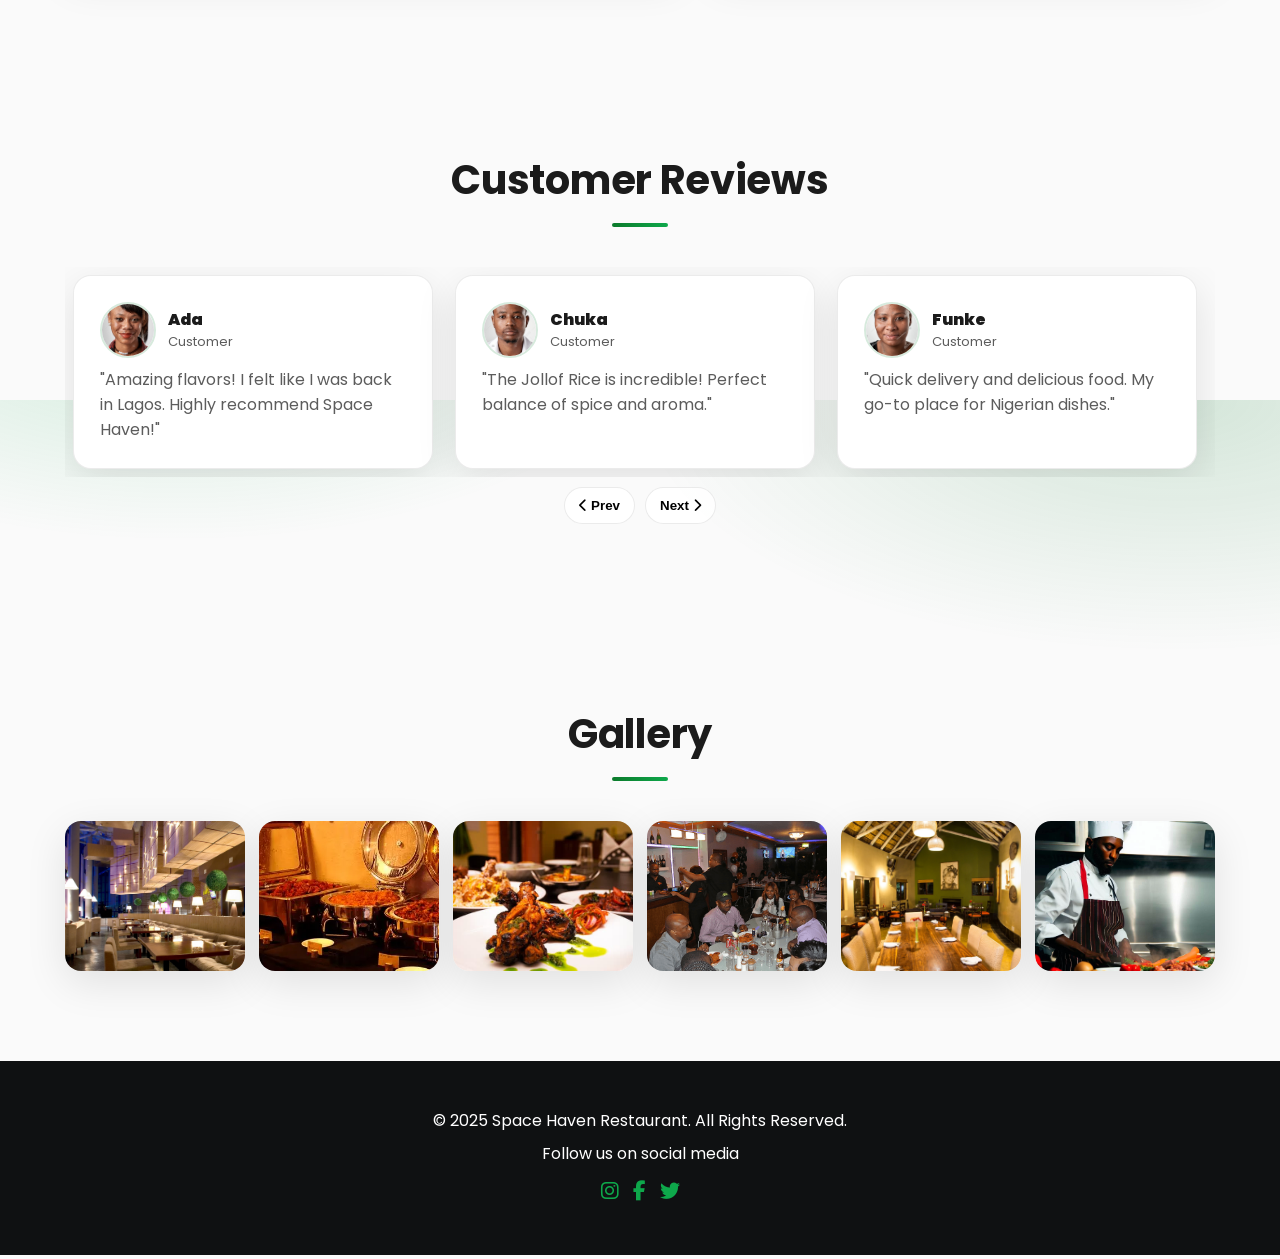
==== commit 064aacfc: "Update index.html" ====
--- a/index.html
+++ b/index.html
@@ -1,433 +1,1223 @@
 <!DOCTYPE html>
 <html lang="en">
 <head>
-<meta charset="UTF-8">
-<meta name="viewport" content="width=device-width, initial-scale=1.0">
-<title>Space Haven - Authentic Nigerian Cuisine</title>
-<link href="https://fonts.googleapis.com/css2?family=Poppins:wght@300;400;600;700&display=swap" rel="stylesheet">
-<link rel="stylesheet" href="https://cdnjs.cloudflare.com/ajax/libs/font-awesome/6.5.0/css/all.min.css" integrity="sha512-bx+Kn9+5kF+H5h2JHfRPr+2R+Xy6Z+S04o1V3J+q0RkpC58OTfJXQv9Mq/5ygYb4WZ8QjGfD+GhVv4g6Xk5Z1A==" crossorigin="anonymous" referrerpolicy="no-referrer" />
-
-<style>
-/* GLOBAL */
-* { margin:0; padding:0; box-sizing:border-box; font-family:'Poppins', sans-serif; }
-body { scroll-behavior:smooth; color:#222; background:#fafafa; }
-a { text-decoration:none; }
-button { cursor:pointer; }
-
-/* HEADER */
-header { position:fixed; top:0; width:100%; background: rgba(255,255,255,0.95); backdrop-filter: blur(10px); display:flex; justify-content:space-between; align-items:center; padding:15px 50px; box-shadow:0 3px 10px rgba(0,0,0,0.1); z-index:1000; }
-header .logo { font-size:28px; font-weight:700; color:#008000; }
-header nav { display:flex; align-items:center; flex-wrap:wrap; }
-header nav a { margin-left:25px; font-weight:500; color:#222; transition:0.3s; }
-header nav a:hover { color:#008000; }
-header nav .social { margin-left:15px; font-size:20px; color:#008000; }
-
-/* HERO */
-.hero { height:100vh; background:url('images/hero background.jpeg') center/cover no-repeat; display:flex; align-items:center; justify-content:flex-start; padding-left:80px; position:relative; overflow:hidden; background-attachment:fixed; }
-.hero::after { content:""; position:absolute; top:0; left:0; width:100%; height:100%; background:rgba(0,0,0,0.45); }
-.hero-content { position:relative; color:#fff; max-width:500px; animation:fadeIn 2s ease forwards; opacity:0; }
-.hero-content h1 { font-size:60px; line-height:1.1; margin-bottom:20px; }
-.hero-content p { font-size:18px; margin-bottom:20px; }
-.hero-content button { padding:15px 35px; background:#008000; border:none; color:#fff; font-size:18px; border-radius:50px; margin-right:15px; transition:0.3s; }
-.hero-content button:hover { background:#00a000; }
-
-@keyframes fadeIn { to { opacity:1; } }
-
-/* SECTIONS */
-.section { padding:80px 50px; max-width:1200px; margin:0 auto; text-align:center; }
-.section h2 { font-size:40px; margin-bottom:30px; position:relative; display:inline-block; }
-.section h2::after { content:""; width:50px; height:4px; background:#008000; display:block; margin:10px auto 0; border-radius:2px; }
-[data-animate] { opacity:0; transform:translateY(50px); transition:all 1s ease; }
-.animate { opacity:1; transform:translateY(0); }
-
-/* MENU */
-.filter-btns { margin-bottom:30px; }
-.filter-btns button { padding:10px 20px; border:none; margin:5px; border-radius:50px; background:#eee; cursor:pointer; transition:0.3s; }
-.filter-btns button.active, .filter-btns button:hover { background:#008000; color:#fff; }
-.menu-grid { display:grid; grid-template-columns:repeat(auto-fit,minmax(280px,1fr)); gap:30px; margin-top:40px; }
-.menu-item { background:#fff; border-radius:15px; overflow:hidden; box-shadow:0 5px 20px rgba(0,0,0,0.1); transition:0.3s; }
-.menu-item:hover { transform:translateY(-8px); }
-.menu-item img { width:100%; height:220px; object-fit:cover; }
-.menu-item .info { padding:20px; }
-.menu-item h3 { font-size:22px; margin-bottom:10px; }
-.menu-item p { font-size:15px; color:#555; }
-.menu-item .price { margin-top:15px; font-weight:600; color:#008000; }
-
-/* ABOUT */
-#about p { font-size:18px; line-height:1.6; color:#333; max-width:800px; margin:0 auto; }
-
-/* ORDER */
-#order form { display:flex; flex-direction:column; gap:20px; background:#fff; padding:40px; border-radius:15px; box-shadow:0 5px 20px rgba(0,0,0,0.1); }
-#order input, #order select, #order textarea { padding:15px; border-radius:8px; border:1px solid #ccc; font-size:16px; }
-#order button { padding:15px; border:none; border-radius:50px; background:#008000; color:#fff; font-size:18px; cursor:pointer; transition:0.3s; }
-#order button:hover { background:#00a000; }
-#order .order-container { display:flex; flex-wrap:wrap; gap:40px; justify-content:center; align-items:flex-start; }
-
-/* TESTIMONIALS */
-.testimonials { display:flex; overflow:hidden; gap:30px; scroll-behavior:smooth; }
-.testimonial { flex:0 0 300px; background:#fff; padding:30px; border-radius:15px; box-shadow:0 5px 20px rgba(0,0,0,0.1); transition:transform 0.5s ease; }
-.testimonial img { width:60px; height:60px; border-radius:50%; object-fit:cover; margin-bottom:15px; }
-.testimonial p { font-size:16px; color:#555; }
-
-/* GALLERY */
-.gallery-grid { display:grid; grid-template-columns:repeat(auto-fit,minmax(200px,1fr)); gap:20px; }
-.gallery-grid img { width:100%; height:150px; object-fit:cover; border-radius:15px; transition:0.3s; cursor:pointer; }
-.gallery-grid img:hover { transform:scale(1.05); }
-
-/* LIGHTBOX */
-#lightbox { display:none; position:fixed; top:0; left:0; width:100%; height:100%; background:rgba(0,0,0,0.9); justify-content:center; align-items:center; z-index:2000; }
-#lightbox-img { max-width:90%; max-height:80%; border-radius:15px; }
-#close-lightbox { position:absolute; top:20px; right:30px; font-size:40px; color:#fff; cursor:pointer; }
-
-/* MOBILE ORDER BUTTON */
-#mobile-order-btn { display:none; position:fixed; bottom:20px; right:20px; padding:15px 25px; background:#008000; color:#fff; border-radius:50px; box-shadow:0 5px 20px rgba(0,0,0,0.3); z-index:1500; font-weight:600; text-decoration:none; }
-
-/* FOOTER */
-footer { background:#111; color:#fff; text-align:center; padding:40px 20px; margin-top:50px; }
-footer a { color:#008000; margin:0 10px; font-size:20px; }
-
-/* HAMBURGER */
-/* HAMBURGER */
-.hamburger {
-  width: 34px;
-  display: none;          /* hidden on desktop */
-  flex-direction: column;
-  justify-content: space-between;
-  align-items: center;
-  background: transparent;
-  border: none;
-  padding: 0;
-  cursor: pointer;
-}
-
-.hamburger span {
-  display: block;
-  width: 100%;
-  height: 6px;
-  background-color: #008000;
-  border-radius: 2px;
-  transition: transform 0.25s ease, opacity 0.25s ease;
-}
-
-/* Hamburger animation when active */
-.hamburger.active span:nth-child(1) {
-  transform: rotate(45deg) translate(5px, 5px);
-}
-.hamburger.active span:nth-child(2) {
-  opacity: 0;
-  transform: translateX(-10px);
-}
-.hamburger.active span:nth-child(3) {
-  transform: rotate(-45deg) translate(5px, -5px);
-}
-
-/* MOBILE: hide nav, show hamburger */
-@media (max-width:768px) {
-  header { padding: 15px 20px; }
-
-  .hamburger { display: flex; /* hamburger visible on mobile */ }
-
-  /* mobile nav hidden by default, becomes column when .open */
-
-  /* HERO BUTTONS SPACING ON MOBILE */
-@media (max-width:768px){
-  .hero-content button {
-    margin-bottom: 15px; /* space between stacked buttons */
-  }
-
-  /* Optional: remove extra margin on last button */
-  .hero-content button:last-child {
-    margin-bottom: 0;
-  }
-}
-
-  #nav-links {
-    display: none;
-    position: absolute;
-    top: 70px;
-    left: 0;
-    width: 100%;
-    flex-direction: column;
-    background: #fff;
-    padding: 15px 0;
-    box-shadow: 0 5px 15px rgba(0,0,0,0.15);
-    z-index: 1000;
-  }
-
-  #nav-links.open {
-    display: flex;
-  }
-
-  #nav-links a {
-    padding: 12px 16px;
-    text-align: center;
-    margin: 0;
-    width: 100%;
-    border-top: 1px solid rgba(0,0,0,0.05);
-  }
-
-  /* keep desktop nav styling intact on larger screens */
-}
-
-
-
-/* Mobile styles */
-@media(max-width:768px){
-  header {
-    flex-direction: row;
-    justify-content: space-between;
-    align-items: center;
-    padding: 15px 20px;
-  }
-  
-  #nav-links {
-    position: absolute;
-    top: 70px;
-    left: 0;
-    width: 100%;
-    background: #fff;
-    flex-direction: column;
-    display: none; /* hidden by default */
-    box-shadow: 0 5px 15px rgba(0,0,0,0.2);
-    padding: 15px 0;
-    z-index: 1000;
-  }
-  #nav-links a {
-    margin: 10px 0;
-    text-align: center;
-  }
-  
-  .hamburger { display: block; }
-}
-
-</style>
+  <meta charset="UTF-8" />
+  <meta name="viewport" content="width=device-width, initial-scale=1.0" />
+  <title>Space Haven - Authentic Nigerian Cuisine</title>
+
+  <link rel="preconnect" href="https://fonts.googleapis.com">
+  <link rel="preconnect" href="https://fonts.gstatic.com" crossorigin>
+  <link href="https://fonts.googleapis.com/css2?family=Poppins:wght@300;400;600;700&display=swap" rel="stylesheet">
+
+  <link rel="stylesheet" href="https://cdnjs.cloudflare.com/ajax/libs/font-awesome/6.5.0/css/all.min.css"
+        integrity="sha512-bx+Kn9+5kF+H5h2JHfRPr+2R+Xy6Z+S04o1V3J+q0RkpC58OTfJXQv9Mq/5ygYb4WZ8QjGfD+GhVv4g6Xk5Z1A=="
+        crossorigin="anonymous" referrerpolicy="no-referrer" />
+
+  <style>
+    :root{
+      --bg: #fafafa;
+      --card: #ffffff;
+      --text: #1b1b1b;
+      --muted: #5c5c5c;
+      --brand: #0b7a2b;
+      --brand-2: #0ea84b;
+      --glass: rgba(255,255,255,0.76);
+      --border: rgba(0,0,0,0.08);
+
+      --maxw: 1150px;
+      --radius: 18px;
+      --shadow: 0 12px 40px rgba(0,0,0,0.10);
+      --shadow-2: 0 18px 70px rgba(0,0,0,0.16);
+
+      --ease: cubic-bezier(.22,1,.36,1);
+      --dur-fast: 180ms;
+      --dur: 320ms;
+      --dur-slow: 750ms;
+
+      --pad-page: clamp(14px, 2.8vw, 50px);
+      --pad-sec: clamp(56px, 7vw, 92px);
+      --pad-card: clamp(16px, 2.6vw, 26px);
+      --gap-1: clamp(10px, 1.8vw, 14px);
+      --gap-2: clamp(14px, 2.6vw, 22px);
+      --gap-3: clamp(18px, 3.4vw, 32px);
+
+      --fs-h1: clamp(34px, 5.0vw, 64px);
+      --fs-h2: clamp(24px, 3.2vw, 40px);
+      --fs-body: clamp(14px, 1.4vw, 16px);
+      --fs-lead: clamp(15px, 1.7vw, 18px);
+      --fs-small: clamp(12px, 1.2vw, 13px);
+    }
+
+    *{ box-sizing:border-box; }
+    html,body{ height:100%; }
+    html{ scroll-behavior:smooth; }
+
+    body{
+      margin:0;
+      font-family:'Poppins', system-ui, -apple-system, Segoe UI, Roboto, Arial, sans-serif;
+      background:
+        radial-gradient(900px 420px at 14% -10%, rgba(14,168,75,.18), transparent 55%),
+        radial-gradient(900px 420px at 92% 0%, rgba(11,122,43,.16), transparent 60%),
+        var(--bg);
+      color:var(--text);
+      font-size: var(--fs-body);
+      line-height: 1.55;
+      overflow-x:hidden;
+    }
+
+    @media (prefers-reduced-motion: reduce){
+      html{ scroll-behavior:auto; }
+      *,*::before,*::after{
+        animation-duration: 0.001ms !important;
+        animation-iteration-count: 1 !important;
+        transition-duration: 0.001ms !important;
+      }
+    }
+
+    a{ text-decoration:none; color:inherit; }
+    button{ cursor:pointer; }
+    img{ max-width:100%; display:block; }
+
+    :focus-visible{
+      outline: 3px solid color-mix(in srgb, var(--brand) 60%, transparent);
+      outline-offset: 3px;
+      border-radius: 12px;
+    }
+
+    .container{
+      width: min(var(--maxw), calc(100% - (var(--pad-page) * 2)));
+      margin: 0 auto;
+    }
+
+    /* HEADER */
+    header{
+      position: fixed;
+      top: 12px;
+      left: 0;
+      right: 0;
+      z-index: 1000;
+      padding: 0 var(--pad-page);
+      pointer-events:none;
+    }
+
+    .header-inner{
+      pointer-events:auto;
+      display:flex;
+      align-items:center;
+      justify-content:space-between;
+      gap: var(--gap-1);
+      background: var(--glass);
+      backdrop-filter: blur(12px);
+      border: 1px solid var(--border);
+      border-radius: 18px;
+      box-shadow: var(--shadow);
+      padding: 12px 14px;
+      transition: transform var(--dur) var(--ease), box-shadow var(--dur) var(--ease);
+    }
+
+    .header-inner.is-scrolled{
+      transform: translateY(-2px);
+      box-shadow: var(--shadow-2);
+    }
+
+    .logo{
+      display:flex;
+      align-items:center;
+      gap: 10px;
+      font-weight: 800;
+      letter-spacing: .2px;
+      user-select:none;
+      min-width: 0;
+    }
+    .logo-badge{
+      width: 42px;
+      height: 42px;
+      border-radius: 14px;
+      background: linear-gradient(135deg, var(--brand), var(--brand-2));
+      box-shadow: 0 12px 30px rgba(11,122,43,.22);
+      display:grid;
+      place-items:center;
+      color:#fff;
+      font-weight:900;
+    }
+    .logo span{
+      white-space:nowrap;
+      overflow:hidden;
+      text-overflow:ellipsis;
+      max-width: 30ch;
+    }
+
+    /* Desktop nav */
+    .nav-desktop{
+      display:flex;
+      align-items:center;
+      gap: 10px;
+    }
+    .nav-desktop a{
+      padding: 10px 12px;
+      border-radius: 999px;
+      color: #1f1f1f;
+      font-weight: 600;
+      transition: background var(--dur-fast) var(--ease), transform var(--dur-fast) var(--ease), color var(--dur-fast) var(--ease);
+    }
+    .nav-desktop a:hover{
+      background: rgba(11,122,43,0.10);
+      transform: translateY(-1px);
+      color: var(--brand);
+    }
+    .nav-desktop a.active{
+      background: rgba(11,122,43,0.14);
+      color: var(--brand);
+    }
+
+    .header-actions{
+      display:flex;
+      align-items:center;
+      gap: 10px;
+    }
+
+    .icon-btn{
+      width: 44px;
+      height: 44px;
+      border-radius: 14px;
+      border: 1px solid var(--border);
+      background: rgba(255,255,255,0.72);
+      backdrop-filter: blur(10px);
+      box-shadow: 0 10px 26px rgba(0,0,0,0.08);
+      display:inline-flex;
+      align-items:center;
+      justify-content:center;
+      transition: transform var(--dur-fast) var(--ease), box-shadow var(--dur-fast) var(--ease);
+      -webkit-tap-highlight-color: transparent;
+    }
+    .icon-btn:hover{ transform: translateY(-2px); box-shadow: var(--shadow); }
+
+    .hamburger{
+      width: 18px; height: 14px;
+      position: relative;
+    }
+    .hamburger span{
+      position:absolute; left:0; right:0;
+      height:2px;
+      border-radius: 999px;
+      background: var(--brand);
+      transition: transform var(--dur) var(--ease), top var(--dur) var(--ease), opacity var(--dur) var(--ease);
+    }
+    .hamburger span:nth-child(1){ top:0; }
+    .hamburger span:nth-child(2){ top:6px; }
+    .hamburger span:nth-child(3){ top:12px; }
+
+    body.menu-open #menuBtn .hamburger span:nth-child(1){ top:6px; transform: rotate(45deg); }
+    body.menu-open #menuBtn .hamburger span:nth-child(2){ opacity:0; }
+    body.menu-open #menuBtn .hamburger span:nth-child(3){ top:6px; transform: rotate(-45deg); }
+
+    /* Mobile drawer */
+    .drawer-backdrop{
+      position: fixed;
+      inset: 0;
+      background: rgba(0,0,0,0.52);
+      backdrop-filter: blur(6px);
+      opacity: 0;
+      pointer-events:none;
+      transition: opacity var(--dur) var(--ease);
+      z-index: 1500;
+    }
+    .drawer{
+      position: fixed;
+      top: 0; right: 0;
+      height: 100%;
+      width: min(88vw, 360px);
+      background: rgba(255,255,255,0.92);
+      backdrop-filter: blur(14px);
+      border-left: 1px solid var(--border);
+      box-shadow: var(--shadow-2);
+      transform: translateX(110%);
+      transition: transform var(--dur) var(--ease);
+      z-index: 1600;
+      padding: 16px;
+      display:flex;
+      flex-direction:column;
+      gap: 12px;
+    }
+    body.menu-open .drawer-backdrop{ opacity:1; pointer-events:auto; }
+    body.menu-open .drawer{ transform: translateX(0); }
+    body.menu-open{ overflow:hidden; touch-action:none; }
+
+    .drawer-head{
+      display:flex;
+      align-items:center;
+      justify-content:space-between;
+      gap: 10px;
+      padding-bottom: 10px;
+      border-bottom: 1px solid var(--border);
+    }
+    .drawer-nav{
+      display:flex;
+      flex-direction:column;
+      gap: 8px;
+      padding-top: 8px;
+    }
+    .drawer-nav a{
+      padding: 12px 12px;
+      border-radius: 14px;
+      font-weight: 700;
+      transition: background var(--dur-fast) var(--ease), transform var(--dur-fast) var(--ease);
+    }
+    .drawer-nav a:hover{
+      background: rgba(11,122,43,0.10);
+      transform: translateX(2px);
+      color: var(--brand);
+    }
+    .drawer-footer{
+      margin-top:auto;
+      border-top: 1px solid var(--border);
+      padding-top: 12px;
+      display:flex;
+      flex-direction:column;
+      gap: 10px;
+    }
+    .drawer-social{
+      display:flex; gap: 10px; align-items:center;
+      color: var(--brand);
+      font-size: 20px;
+    }
+
+    /* HERO */
+    .hero{
+      min-height: 100svh;
+      display:flex;
+      align-items:center;
+      padding-top: 110px;
+      padding-bottom: 46px;
+      position:relative;
+      overflow:hidden;
+    }
+    .hero::before{
+      content:"";
+      position:absolute;
+      inset:0;
+      background:
+        linear-gradient(180deg, rgba(0,0,0,0.58), rgba(0,0,0,0.35)),
+        url('images/hero background.jpeg') center/cover no-repeat;
+      transform: scale(1.03);
+      will-change: transform;
+    }
+    .hero::after{
+      content:"";
+      position:absolute;
+      inset:-120px;
+      background:
+        radial-gradient(600px 260px at 20% 0%, rgba(14,168,75,.32), transparent 60%),
+        radial-gradient(700px 300px at 85% 20%, rgba(11,122,43,.30), transparent 62%);
+      pointer-events:none;
+      opacity: .70;
+    }
+    .hero-inner{
+      position:relative;
+      z-index: 2;
+      display:grid;
+      grid-template-columns: minmax(0, 1fr);
+      gap: var(--gap-2);
+      align-items:center;
+    }
+
+    .hero-card{
+      max-width: 640px;
+      color:#fff;
+      padding: clamp(18px, 3.2vw, 30px);
+      border-radius: 22px;
+      border: 1px solid rgba(255,255,255,0.18);
+      background: rgba(0,0,0,0.22);
+      backdrop-filter: blur(10px);
+      box-shadow: 0 18px 70px rgba(0,0,0,0.28);
+    }
+    .hero h1{
+      font-size: var(--fs-h1);
+      line-height: 1.06;
+      margin: 0 0 14px;
+      letter-spacing: -0.6px;
+    }
+    .hero p{
+      font-size: var(--fs-lead);
+      margin: 0 0 18px;
+      color: rgba(255,255,255,0.86);
+    }
+
+    .btns{
+      display:flex;
+      flex-wrap:wrap;
+      gap: 12px;
+      margin-top: 10px;
+    }
+    .btn{
+      border:none;
+      border-radius: 999px;
+      padding: 14px 22px;
+      font-weight: 700;
+      font-size: 16px;
+      transition: transform var(--dur-fast) var(--ease), box-shadow var(--dur-fast) var(--ease), background var(--dur-fast) var(--ease);
+      -webkit-tap-highlight-color: transparent;
+    }
+    .btn.primary{
+      background: linear-gradient(90deg, var(--brand), var(--brand-2));
+      color:#fff;
+      box-shadow: 0 16px 40px rgba(11,122,43,0.26);
+    }
+    .btn.primary:hover{
+      transform: translateY(-2px);
+      box-shadow: 0 22px 60px rgba(11,122,43,0.34);
+    }
+    .btn.ghost{
+      background: rgba(255,255,255,0.12);
+      border: 1px solid rgba(255,255,255,0.22);
+      color: #fff;
+    }
+    .btn.ghost:hover{ transform: translateY(-2px); background: rgba(255,255,255,0.16); }
+
+    /* Sections */
+    .section{
+      padding: var(--pad-sec) 0;
+      text-align:center;
+    }
+
+    .section h2{
+      font-size: var(--fs-h2);
+      margin: 0 0 18px;
+      display:inline-block;
+      position:relative;
+      letter-spacing: -0.3px;
+    }
+    .section h2::after{
+      content:"";
+      width: 56px;
+      height: 4px;
+      background: linear-gradient(90deg, var(--brand), var(--brand-2));
+      display:block;
+      margin: 12px auto 0;
+      border-radius: 999px;
+    }
+
+    .lead{
+      max-width: 860px;
+      margin: 0 auto;
+      color: var(--muted);
+      font-size: var(--fs-lead);
+    }
+
+    /* Animate on scroll */
+    [data-animate]{
+      opacity:0;
+      transform: translateY(14px);
+      transition: opacity var(--dur-slow) var(--ease), transform var(--dur-slow) var(--ease);
+      will-change: opacity, transform;
+    }
+    .in{
+      opacity:1;
+      transform: translateY(0);
+    }
+
+    /* Menu filter */
+    .filter-btns{
+      display:flex;
+      justify-content:center;
+      flex-wrap:wrap;
+      gap: 10px;
+      margin-top: 22px;
+    }
+    .chip{
+      padding: 10px 16px;
+      border-radius: 999px;
+      border: 1px solid var(--border);
+      background: rgba(255,255,255,0.8);
+      font-weight: 700;
+      transition: transform var(--dur-fast) var(--ease), background var(--dur-fast) var(--ease), color var(--dur-fast) var(--ease);
+    }
+    .chip:hover{ transform: translateY(-2px); }
+    .chip.active{
+      background: linear-gradient(90deg, var(--brand), var(--brand-2));
+      color:#fff;
+      border-color: transparent;
+    }
+
+    .menu-grid{
+      margin-top: 26px;
+      display:grid;
+      grid-template-columns: repeat(3, minmax(0, 1fr));
+      gap: var(--gap-2);
+      text-align:left;
+    }
+
+    .menu-item{
+      background: var(--card);
+      border-radius: var(--radius);
+      overflow:hidden;
+      border: 1px solid var(--border);
+      box-shadow: var(--shadow);
+      transform: translateZ(0);
+      transition: transform var(--dur) var(--ease), box-shadow var(--dur) var(--ease);
+    }
+    .menu-item:hover{
+      transform: translateY(-8px);
+      box-shadow: var(--shadow-2);
+    }
+    .menu-item img{
+      width:100%;
+      height: 220px;
+      object-fit: cover;
+      transform: scale(1.02);
+      transition: transform var(--dur-slow) var(--ease);
+    }
+    .menu-item:hover img{ transform: scale(1.08); }
+    .menu-item .info{
+      padding: var(--pad-card);
+    }
+    .menu-item h3{ margin: 0 0 6px; font-size: 18px; }
+    .menu-item p{ margin:0; color: var(--muted); }
+    .price{
+      margin-top: 12px;
+      font-weight: 800;
+      color: var(--brand);
+    }
+
+    /* Order */
+    .order-wrap{
+      display:grid;
+      grid-template-columns: 1.1fr 0.9fr;
+      gap: var(--gap-3);
+      align-items:start;
+      margin-top: 22px;
+    }
+
+    form.order-form{
+      background: var(--card);
+      border-radius: var(--radius);
+      border: 1px solid var(--border);
+      box-shadow: var(--shadow);
+      padding: clamp(16px, 2.6vw, 28px);
+      display:flex;
+      flex-direction:column;
+      gap: 12px;
+      text-align:left;
+    }
+
+    .field{
+      padding: 14px 14px;
+      border-radius: 14px;
+      border: 1px solid rgba(0,0,0,0.12);
+      background: rgba(255,255,255,0.92);
+      font-size: 16px;
+    }
+    .field:focus{
+      outline:none;
+      border-color: color-mix(in srgb, var(--brand) 55%, rgba(0,0,0,0.12));
+      box-shadow: 0 0 0 4px rgba(11,122,43,.14);
+    }
+
+    .total-row{
+      display:flex;
+      align-items:center;
+      justify-content:space-between;
+      gap: 10px;
+      padding: 12px 14px;
+      border-radius: 14px;
+      background: rgba(11,122,43,0.06);
+      border: 1px solid rgba(11,122,43,0.14);
+      font-weight: 800;
+    }
+
+    .map{
+      width:100%;
+      height: 100%;
+      min-height: 360px;
+      border:0;
+      border-radius: var(--radius);
+      box-shadow: var(--shadow);
+    }
+
+    /* Testimonials */
+    .testimonials-wrap{
+      margin-top: 22px;
+      position:relative;
+    }
+    .testimonials{
+      display:flex;
+      gap: var(--gap-2);
+      overflow:auto;
+      scroll-snap-type: x mandatory;
+      padding: 8px;
+      -webkit-overflow-scrolling: touch;
+    }
+    .testimonials::-webkit-scrollbar{ height: 10px; }
+    .testimonials::-webkit-scrollbar-thumb{ background: rgba(0,0,0,0.12); border-radius: 999px; }
+    .testimonial{
+      flex: 0 0 min(92%, 360px);
+      scroll-snap-align: start;
+      background: var(--card);
+      border: 1px solid var(--border);
+      border-radius: var(--radius);
+      box-shadow: var(--shadow);
+      padding: var(--pad-card);
+      text-align:left;
+      transition: transform var(--dur) var(--ease);
+    }
+    .testimonial:hover{ transform: translateY(-6px); }
+    .testimonial .who{
+      display:flex;
+      align-items:center;
+      gap: 12px;
+      margin-bottom: 10px;
+    }
+    .testimonial img{
+      width: 56px; height:56px;
+      border-radius: 999px;
+      object-fit: cover;
+      border: 2px solid rgba(11,122,43,0.16);
+    }
+    .testimonial p{ margin: 0; color: var(--muted); }
+    .testimonial h4{ margin: 10px 0 0; }
+
+    .t-controls{
+      display:flex;
+      justify-content:center;
+      gap: 10px;
+      margin-top: 10px;
+    }
+    .pill{
+      border: 1px solid var(--border);
+      background: rgba(255,255,255,0.85);
+      border-radius: 999px;
+      padding: 10px 14px;
+      font-weight: 800;
+      transition: transform var(--dur-fast) var(--ease), background var(--dur-fast) var(--ease);
+    }
+    .pill:hover{ transform: translateY(-2px); background: rgba(11,122,43,0.06); }
+
+    /* Gallery */
+    .gallery-grid{
+      margin-top: 22px;
+      display:grid;
+      grid-template-columns: repeat(6, minmax(0, 1fr));
+      gap: 14px;
+    }
+    .gallery-grid img{
+      width:100%;
+      height: 150px;
+      object-fit: cover;
+      border-radius: 16px;
+      box-shadow: var(--shadow);
+      cursor:pointer;
+      transition: transform var(--dur) var(--ease), filter var(--dur) var(--ease);
+      transform: translateZ(0);
+    }
+    .gallery-grid img:hover{ transform: scale(1.04); filter: saturate(1.06) contrast(1.02); }
+
+    /* Lightbox */
+    #lightbox{
+      display:none;
+      position:fixed;
+      inset:0;
+      background: rgba(0,0,0,0.92);
+      z-index: 2000;
+      align-items:center;
+      justify-content:center;
+      padding: 18px;
+    }
+    #lightbox.open{ display:flex; }
+    #lightbox-img{
+      max-width: min(980px, 92vw);
+      max-height: 78vh;
+      border-radius: 18px;
+      box-shadow: 0 22px 80px rgba(0,0,0,0.5);
+    }
+    .lb-btn{
+      position: absolute;
+      top: 18px;
+      width: 46px;
+      height: 46px;
+      border-radius: 14px;
+      border: 1px solid rgba(255,255,255,0.16);
+      background: rgba(255,255,255,0.08);
+      color:#fff;
+      font-size: 18px;
+      display:flex;
+      align-items:center;
+      justify-content:center;
+      transition: transform var(--dur-fast) var(--ease), background var(--dur-fast) var(--ease);
+    }
+    .lb-btn:hover{ transform: translateY(-2px); background: rgba(255,255,255,0.12); }
+    #close-lightbox{ right: 18px; }
+    #prev-lightbox{ left: 18px; top: 50%; transform: translateY(-50%); }
+    #next-lightbox{ right: 18px; top: 50%; transform: translateY(-50%); }
+
+    /* Floating mobile order button */
+    #mobile-order-btn{
+      display:none;
+      position:fixed;
+      bottom: 18px;
+      right: 18px;
+      padding: 14px 18px;
+      background: linear-gradient(90deg, var(--brand), var(--brand-2));
+      color:#fff;
+      border-radius: 999px;
+      box-shadow: 0 18px 50px rgba(11,122,43,0.30);
+      z-index: 1400;
+      font-weight: 900;
+      letter-spacing: .2px;
+      transition: transform var(--dur-fast) var(--ease), box-shadow var(--dur-fast) var(--ease);
+    }
+    #mobile-order-btn:hover{ transform: translateY(-2px); box-shadow: 0 22px 70px rgba(11,122,43,0.38); }
+
+    /* Back to top */
+    #toTop{
+      position: fixed;
+      bottom: 18px;
+      left: 18px;
+      z-index: 1400;
+      opacity:0;
+      pointer-events:none;
+      transform: translateY(14px);
+      transition: opacity var(--dur) var(--ease), transform var(--dur) var(--ease);
+    }
+    #toTop.show{
+      opacity:1;
+      pointer-events:auto;
+      transform: translateY(0);
+    }
+
+    /* Footer */
+    footer{
+      background:#0f1112;
+      color:#fff;
+      text-align:center;
+      padding: 48px 18px;
+    }
+    footer .social{
+      margin-top: 10px;
+      display:flex;
+      justify-content:center;
+      gap: 14px;
+      font-size: 20px;
+      color: var(--brand-2);
+    }
+    footer a{ color: var(--brand-2); }
+
+    /* RESPONSIVE */
+    @media (max-width: 1024px){
+      .menu-grid{ grid-template-columns: repeat(2, minmax(0, 1fr)); }
+      .gallery-grid{ grid-template-columns: repeat(3, minmax(0, 1fr)); }
+      .order-wrap{ grid-template-columns: 1fr; }
+      .map{ min-height: 320px; }
+    }
+
+    @media (max-width: 640px){
+      .nav-desktop{ display:none; }
+      .menu-grid{ grid-template-columns: 1fr; }
+      .gallery-grid{ grid-template-columns: repeat(2, minmax(0, 1fr)); }
+      #mobile-order-btn{ display:block; }
+      .btn{ width: 100%; justify-content:center; }
+      .hero-card{ border-radius: 18px; }
+      .logo span{ max-width: 18ch; }
+    }
+
+    @media (max-width: 420px){
+      .gallery-grid img{ height: 130px; }
+    }
+  </style>
 </head>
+
 <body>
-
-<!-- HEADER -->
-<!-- HEADER -->
-<header>
-  <div class="logo">Space Haven</div>
-
-  <!-- Navigation links -->
-  <nav id="nav-links" role="navigation" aria-label="Main Navigation">
-    <a href="#home">Home</a>
-    <a href="#menu">Menu</a>
-    <a href="#about">About</a>
-    <a href="#order">Order</a>
-    <a href="#testimonials">Testimonials</a>
-    <a href="#gallery">Gallery</a>
-  </nav>
-
-  <!-- Hamburger (button preferred for accessibility) -->
-  <button class="hamburger" id="hamburger" aria-label="Toggle menu" aria-expanded="false">
-    <span></span>
-    <span></span>
-    <span></span>
+  <!-- HEADER -->
+  <header>
+    <div class="header-inner container" id="headerInner">
+      <a class="logo" href="#home" aria-label="NaijaTaste Home">
+        <span class="logo-badge" aria-hidden="true">N</span>
+        <span>NaijaTaste</span>
+      </a>
+
+      <nav class="nav-desktop" aria-label="Main navigation">
+        <a href="#home">Home</a>
+        <a href="#menu">Menu</a>
+        <a href="#about">About</a>
+        <a href="#order">Order</a>
+        <a href="#testimonials">Testimonials</a>
+        <a href="#gallery">Gallery</a>
+      </nav>
+
+      <div class="header-actions">
+        <button class="icon-btn" id="menuBtn" type="button" aria-label="Open menu" aria-expanded="false" aria-controls="drawer">
+          <span class="hamburger" aria-hidden="true"><span></span><span></span><span></span></span>
+        </button>
+      </div>
+    </div>
+  </header>
+
+  <!-- Drawer -->
+  <div class="drawer-backdrop" id="drawerBackdrop" hidden></div>
+  <aside class="drawer" id="drawer" hidden role="dialog" aria-modal="true" aria-label="Mobile menu">
+    <div class="drawer-head">
+      <div class="logo" style="gap:10px;">
+        <span class="logo-badge" aria-hidden="true">N</span>
+        <span style="font-weight:900;">NaijaTaste</span>
+      </div>
+      <button class="icon-btn" id="drawerClose" type="button" aria-label="Close menu">
+        <i class="fa-solid fa-xmark"></i>
+      </button>
+    </div>
+
+    <nav class="drawer-nav" aria-label="Mobile navigation">
+      <a href="#home" data-drawer-link>Home</a>
+      <a href="#menu" data-drawer-link>Menu</a>
+      <a href="#about" data-drawer-link>About</a>
+      <a href="#order" data-drawer-link>Order</a>
+      <a href="#testimonials" data-drawer-link>Testimonials</a>
+      <a href="#gallery" data-drawer-link>Gallery</a>
+    </nav>
+
+    <div class="drawer-footer">
+      <div style="font-weight:900;">Follow</div>
+      <div class="drawer-social" aria-label="Social links">
+        <a href="https://instagram.com" target="_blank" rel="noreferrer" aria-label="Instagram"><i class="fab fa-instagram"></i></a>
+        <a href="https://facebook.com" target="_blank" rel="noreferrer" aria-label="Facebook"><i class="fab fa-facebook-f"></i></a>
+        <a href="https://twitter.com" target="_blank" rel="noreferrer" aria-label="Twitter"><i class="fab fa-twitter"></i></a>
+      </div>
+      <a class="btn primary" href="#order" data-drawer-link style="text-align:center;">Order Now</a>
+    </div>
+  </aside>
+
+  <!-- MOBILE ORDER BUTTON -->
+  <a href="#order" id="mobile-order-btn">Order Now</a>
+  <button class="icon-btn" id="toTop" type="button" aria-label="Back to top">
+    <i class="fa-solid fa-arrow-up"></i>
   </button>
-</header>
-
-
-
-<!-- MOBILE ORDER BUTTON -->
-<a href="#order" id="mobile-order-btn">Order Now</a>
-
-<!-- HERO -->
-<section class="hero" id="home">
-  <div class="hero-content" data-animate>
-    <h1>Real Nigerian Flavor</h1>
-    <p>Discover delicious Naija dishes made with love, spice, and tradition.</p>
-    <button onclick="document.getElementById('menu').scrollIntoView({behavior:'smooth'})">Explore Menu</button>
-    <button onclick="document.getElementById('order').scrollIntoView({behavior:'smooth'})">Order Now</button>
+
+  <!-- HERO -->
+  <section class="hero" id="home">
+    <div class="container hero-inner">
+      <div class="hero-card" data-animate>
+        <h1>Real Nigerian Flavor</h1>
+        <p>Discover delicious Naija dishes made with love, spice, and tradition.</p>
+        <div class="btns">
+          <button class="btn primary" type="button" data-scroll="#menu">Explore Menu</button>
+          <button class="btn ghost" type="button" data-scroll="#order">Order Now</button>
+        </div>
+      </div>
+    </div>
+  </section>
+
+  <!-- MENU -->
+  <section class="section" id="menu">
+    <div class="container" data-animate>
+      <h2>Our Menu</h2>
+
+      <div class="filter-btns" role="tablist" aria-label="Menu categories">
+        <button class="chip active" type="button" data-filter="all" role="tab" aria-selected="true">All</button>
+        <button class="chip" type="button" data-filter="rice" role="tab" aria-selected="false">Rice Dishes</button>
+        <button class="chip" type="button" data-filter="soup" role="tab" aria-selected="false">Soups</button>
+        <button class="chip" type="button" data-filter="snacks" role="tab" aria-selected="false">Snacks</button>
+      </div>
+
+      <div class="menu-grid" id="menu-grid" aria-live="polite">
+        <article class="menu-item rice">
+          <img src="images/jollof rice and chicken.avif" alt="Jollof Rice & Chicken">
+          <div class="info">
+            <h3>Jollof Rice & Chicken</h3>
+            <p>Classic smoky jollof with grilled chicken.</p>
+            <div class="price">₦3,500</div>
+          </div>
+        </article>
+
+        <article class="menu-item soup">
+          <img src="images/pounded yam and egusi.jpg" alt="Pounded Yam & Egusi">
+          <div class="info">
+            <h3>Pounded Yam & Egusi</h3>
+            <p>Soft yam with rich egusi soup.</p>
+            <div class="price">₦4,200</div>
+          </div>
+        </article>
+
+        <article class="menu-item snacks">
+          <img src="images/fried plantain and sauce.webp" alt="Fried Plantain & Sauce">
+          <div class="info">
+            <h3>Fried Plantain & Sauce</h3>
+            <p>Sweet plantain with spicy sauce.</p>
+            <div class="price">₦2,000</div>
+          </div>
+        </article>
+
+        <article class="menu-item rice">
+          <img src="images/ofada rice.webp" alt="Ofada Rice & Ayamase">
+          <div class="info">
+            <h3>Ofada Rice & Ayamase</h3>
+            <p>Local rice with green pepper stew.</p>
+            <div class="price">₦3,800</div>
+          </div>
+        </article>
+
+        <article class="menu-item soup">
+          <img src="images/amala and ewedu.webp" alt="Amala & Ewedu">
+          <div class="info">
+            <h3>Amala & Ewedu</h3>
+            <p>Soft amala with rich ewedu.</p>
+            <div class="price">₦3,500</div>
+          </div>
+        </article>
+      </div>
+    </div>
+  </section>
+
+  <!-- ABOUT -->
+  <section class="section" id="about">
+    <div class="container" data-animate>
+      <h2>About Us</h2>
+      <p class="lead">
+        Welcome to Space Haven! We bring authentic Nigerian flavors straight to your plate.
+        Our chefs combine traditional recipes with fresh, local ingredients to deliver dishes
+        that celebrate Nigeria’s rich culinary heritage.
+      </p>
+    </div>
+  </section>
+
+  <!-- ORDER -->
+  <section class="section" id="order">
+    <div class="container" data-animate>
+      <h2>Place Your Order</h2>
+
+      <div class="order-wrap">
+        <form class="order-form" id="orderForm" action="https://formspree.io/f/yourformid" method="POST">
+          <input class="field" type="text" name="name" placeholder="Your Name" autocomplete="name" required>
+          <input class="field" type="email" name="email" placeholder="Your Email" autocomplete="email" required>
+          <input class="field" type="tel" name="phone" placeholder="Phone Number" autocomplete="tel" required>
+
+          <select class="field" name="dish" id="dish" required>
+            <option value="" disabled selected>Select Dish</option>
+            <option value="jollof">Jollof Rice & Chicken - ₦3,500</option>
+            <option value="pounded">Pounded Yam & Egusi - ₦4,200</option>
+            <option value="plantain">Fried Plantain & Sauce - ₦2,000</option>
+            <option value="ofada">Ofada Rice & Ayamase - ₦3,800</option>
+            <option value="amala">Amala & Ewedu - ₦3,500</option>
+          </select>
+
+          <input class="field" type="number" name="quantity" id="quantity" placeholder="Quantity" value="1" min="1" required>
+          <textarea class="field" name="instructions" placeholder="Additional Instructions" rows="4"></textarea>
+
+          <div class="total-row">
+            <span>Total</span>
+            <span>₦<span id="total">0</span></span>
+          </div>
+
+          <button class="btn primary" type="submit">Place Order</button>
+        </form>
+
+        <iframe
+          class="map"
+          title="Restaurant location"
+          src="https://www.google.com/maps/embed?pb=!1m18!1m12!1m3!1d3960.0000000000!2d3.0000000!3d6.0000000!2m3!1f0!2f0!3f0!3m2!1i1024!2i768!4f13.1!3m3!1m2!1s0x103b000000000000%3A0x0000000000000000!2sYour%20Restaurant!5e0!3m2!1sen!2sng!4v0000000000000!5m2!1sen!2sng"
+          allowfullscreen=""
+          loading="lazy"
+          referrerpolicy="no-referrer-when-downgrade"
+        ></iframe>
+      </div>
+    </div>
+  </section>
+
+  <!-- TESTIMONIALS -->
+  <section class="section" id="testimonials">
+    <div class="container" data-animate>
+      <h2>Customer Reviews</h2>
+
+      <div class="testimonials-wrap">
+        <div class="testimonials" id="testimonialContainer" aria-label="Testimonials carousel">
+          <article class="testimonial">
+            <div class="who">
+              <img src="images/ada.jpg" alt="Ada">
+              <div>
+                <div style="font-weight:900;">Ada</div>
+                <div style="color:var(--muted); font-size: var(--fs-small);">Customer</div>
+              </div>
+            </div>
+            <p>"Amazing flavors! I felt like I was back in Lagos. Highly recommend Space Haven!"</p>
+          </article>
+
+          <article class="testimonial">
+            <div class="who">
+              <img src="images/chuka.jpg" alt="Chuka">
+              <div>
+                <div style="font-weight:900;">Chuka</div>
+                <div style="color:var(--muted); font-size: var(--fs-small);">Customer</div>
+              </div>
+            </div>
+            <p>"The Jollof Rice is incredible! Perfect balance of spice and aroma."</p>
+          </article>
+
+          <article class="testimonial">
+            <div class="who">
+              <img src="images/funke.jpg" alt="Funke">
+              <div>
+                <div style="font-weight:900;">Funke</div>
+                <div style="color:var(--muted); font-size: var(--fs-small);">Customer</div>
+              </div>
+            </div>
+            <p>"Quick delivery and delicious food. My go-to place for Nigerian dishes."</p>
+          </article>
+        </div>
+
+        <div class="t-controls" aria-label="Testimonial controls">
+          <button class="pill" type="button" id="tPrev"><i class="fa-solid fa-chevron-left"></i> Prev</button>
+          <button class="pill" type="button" id="tNext">Next <i class="fa-solid fa-chevron-right"></i></button>
+        </div>
+      </div>
+    </div>
+  </section>
+
+  <!-- GALLERY -->
+  <section class="section" id="gallery">
+    <div class="container" data-animate>
+      <h2>Gallery</h2>
+      <div class="gallery-grid" id="galleryGrid" aria-label="Gallery images">
+        <img src="images/ambiance 1.jpg" alt="Restaurant ambiance 1">
+        <img src="images/ambience 2.webp" alt="Restaurant ambiance 2">
+        <img src="images/ambience 3.jpg" alt="Restaurant ambiance 3">
+        <img src="images/ambience 4.png" alt="Restaurant ambiance 4">
+        <img src="images/ambience 5.jpg" alt="Restaurant ambiance 5">
+        <img src="images/ambience 6.webp" alt="Restaurant ambiance 6">
+      </div>
+    </div>
+  </section>
+
+  <!-- LIGHTBOX -->
+  <div id="lightbox" aria-hidden="true">
+    <button class="lb-btn" id="close-lightbox" type="button" aria-label="Close"><i class="fa-solid fa-xmark"></i></button>
+    <button class="lb-btn" id="prev-lightbox" type="button" aria-label="Previous"><i class="fa-solid fa-chevron-left"></i></button>
+    <img id="lightbox-img" alt="Expanded gallery image" />
+    <button class="lb-btn" id="next-lightbox" type="button" aria-label="Next"><i class="fa-solid fa-chevron-right"></i></button>
   </div>
-</section>
-
-<!-- MENU -->
-<section class="section" id="menu" data-animate>
-<h2>Our Menu</h2>
-<div class="filter-btns">
-  <button class="active" onclick="filterMenu('all')">All</button>
-  <button onclick="filterMenu('rice')">Rice Dishes</button>
-  <button onclick="filterMenu('soup')">Soups</button>
-  <button onclick="filterMenu('snacks')">Snacks</button>
-</div>
-<div class="menu-grid" id="menu-grid">
-  <div class="menu-item rice"><img src="images/jollof rice and chicken.avif"><div class="info"><h3>Jollof Rice & Chicken</h3><p>Classic smoky jollof with grilled chicken.</p><div class="price">₦3,500</div></div></div>
-  <div class="menu-item soup"><img src="images/pounded yam and egusi.jpg"><div class="info"><h3>Pounded Yam & Egusi</h3><p>Soft yam with rich egusi soup.</p><div class="price">₦4,200</div></div></div>
-  <div class="menu-item snacks"><img src="images/fried plantain and sauce.webp"><div class="info"><h3>Fried Plantain & Sauce</h3><p>Sweet plantain with spicy sauce.</p><div class="price">₦2,000</div></div></div>
-  <div class="menu-item rice"><img src="images/ofada rice.webp"><div class="info"><h3>Ofada Rice & Ayamase</h3><p>Local rice with green pepper stew.</p><div class="price">₦3,800</div></div></div>
-  <div class="menu-item soup"><img src="images/amala and ewedu.webp"><div class="info"><h3>Amala & Ewedu</h3><p>Soft amala with rich ewedu.</p><div class="price">₦3,500</div></div></div>
-</div>
-</section>
-
-<!-- ABOUT -->
-<section class="section" id="about" data-animate>
-<h2>About Us</h2>
-<p>Welcome to Space Haven! We bring authentic Nigerian flavors straight to your plate. Our chefs combine traditional recipes with fresh, local ingredients to deliver dishes that celebrate Nigeria’s rich culinary heritage.</p>
-</section>
-
-<!-- ORDER -->
-<section class="section" id="order" data-animate>
-<h2>Place Your Order</h2>
-<div class="order-container">
-<form action="https://formspree.io/f/yourformid" method="POST">
-  <input type="text" name="name" placeholder="Your Name" required>
-  <input type="email" name="email" placeholder="Your Email" required>
-  <input type="tel" name="phone" placeholder="Phone Number" required>
-  <select name="dish" id="dish" required>
-    <option value="" disabled selected>Select Dish</option>
-    <option value="jollof">Jollof Rice & Chicken - ₦3,500</option>
-    <option value="pounded">Pounded Yam & Egusi - ₦4,200</option>
-    <option value="plantain">Fried Plantain & Sauce - ₦2,000</option>
-    <option value="ofada">Ofada Rice & Ayamase - ₦3,800</option>
-    <option value="amala">Amala & Ewedu - ₦3,500</option>
-  </select>
-  <input type="number" name="quantity" id="quantity" placeholder="Quantity" value="1" min="1" required>
-  <textarea name="instructions" placeholder="Additional Instructions"></textarea>
-  <div>Total: ₦<span id="total">0</span></div>
-  <button type="submit">Place Order</button>
-</form>
-<iframe src="https://www.google.com/maps/embed?pb=!1m18!1m12!1m3!1d3960.0000000000!2d3.0000000!3d6.0000000!2m3!1f0!2f0!3f0!3m2!1i1024!2i768!4f13.1!3m3!1m2!1s0x103b000000000000%3A0x0000000000000000!2sYour%20Restaurant!5e0!3m2!1sen!2sng!4v0000000000000!5m2!1sen!2sng" width="100%" height="350" style="border:0;border-radius:15px;" allowfullscreen="" loading="lazy"></iframe>
-</div>
-</section>
-
-<!-- TESTIMONIALS -->
-<section class="section" id="testimonials" data-animate>
-<h2>Customer Reviews</h2>
-<div class="testimonials" id="testimonial-container">
-  <div class="testimonial"><img src="images/ada.jpg"><p>"Amazing flavors! I felt like I was back in Lagos. Highly recommend Space Haven!"</p><h4>- Ada</h4></div>
-  <div class="testimonial"><img src="images/chuka.jpg"><p>"The Jollof Rice is incredible! Perfect balance of spice and aroma."</p><h4>- Chuka</h4></div>
-  <div class="testimonial"><img src="images/funke.jpg"><p>"Quick delivery and delicious food. My go-to place for Nigerian dishes."</p><h4>- Funke</h4></div>
-</div>
-</section>
-
-<!-- GALLERY -->
-<section class="section" id="gallery" data-animate>
-<h2>Gallery</h2>
-<div class="gallery-grid">
-  <img src="images/ambiance 1.jpg">
-  <img src="images/ambience 2.webp">
-  <img src="images/ambience 3.jpg">
-  <img src="images/ambience 4.png">
-  <img src="images/ambience 5.jpg">
-  <img src="images/ambience 6.webp">
-</div>
-</section>
-
-<!-- LIGHTBOX -->
-<div id="lightbox">
-  <span id="close-lightbox">&times;</span>
-  <img id="lightbox-img" src="">
-</div>
-
-<!-- FOOTER -->
-<footer>
-<p>© 2025 Space Haven Restaurant. All Rights Reserved.</p>
-<p>Follow us on our social media
-<a href="https://instagram.com" target="_blank"><i class="fab fa-instagram"></i></a>
-<a href="https://facebook.com" target="_blank"><i class="fab fa-facebook-f"></i></a>
-<a href="https://twitter.com" target="_blank"><i class="fab fa-twitter"></i></a>
-</p>
-</footer>
-
-<!-- SCRIPTS -->
-<script>
-// NAV TOGGLE (mobile)
-const hamburger = document.getElementById('hamburger');
-const navLinks = document.getElementById('nav-links');
-
-// Toggle nav open/close
-hamburger.addEventListener('click', () => {
-  const isOpen = navLinks.classList.toggle('open');
-  hamburger.classList.toggle('active');
-  hamburger.setAttribute('aria-expanded', isOpen ? 'true' : 'false');
-});
-
-// Close menu when clicking a nav link (mobile)
-navLinks.querySelectorAll('a').forEach(link => {
-  link.addEventListener('click', () => {
-    if (navLinks.classList.contains('open')) {
-      navLinks.classList.remove('open');
-      hamburger.classList.remove('active');
-      hamburger.setAttribute('aria-expanded', 'false');
-    }
-  });
-});
-
-// Ensure menu closes when resizing above mobile breakpoint
-window.addEventListener('resize', () => {
-  if (window.innerWidth > 768) {
-    if (navLinks.classList.contains('open')) {
-      navLinks.classList.remove('open');
-      hamburger.classList.remove('active');
-      hamburger.setAttribute('aria-expanded', 'false');
-    }
-  }
-});
-
-
-
-// Menu Filter
-function filterMenu(category){
-  const buttons = document.querySelectorAll('.filter-btns button');
-  buttons.forEach(btn => btn.classList.remove('active'));
-  event.target.classList.add('active');
-  const items = document.querySelectorAll('.menu-item');
-  items.forEach(item => {
-    if(category==='all'){ item.style.display='block'; }
-    else { item.style.display = item.classList.contains(category) ? 'block':'none'; }
-  });
-}
-
-// Order Total Calculation
-const dishPrices = { jollof:3500, pounded:4200, plantain:2000, ofada:3800, amala:3500 };
-const dishSelect = document.getElementById('dish');
-const quantityInput = document.getElementById('quantity');
-const totalSpan = document.getElementById('total');
-function updateTotal(){ const dish = dishSelect.value; const qty=parseInt(quantityInput.value)||1; totalSpan.textContent=dishPrices[dish]?dishPrices[dish]*qty:0; }
-dishSelect.addEventListener('change', updateTotal);
-quantityInput.addEventListener('input', updateTotal);
-
-// Scroll Animations
-const animatedElements = document.querySelectorAll('[data-animate]');
-function animateOnScroll(){
-  const windowBottom = window.innerHeight;
-  animatedElements.forEach(el=>{
-    const elTop=el.getBoundingClientRect().top;
-    if(elTop<windowBottom-100){ el.classList.add('animate'); }
-  });
-}
-window.addEventListener('scroll', animateOnScroll);
-animateOnScroll();
-
-// Testimonial Slider
-const testimonialContainer = document.getElementById('testimonial-container');
-let slideIndex = 0;
-function slideTestimonials(){
-  const testimonials = document.querySelectorAll('.testimonial');
-  const slideWidth = testimonials[0].offsetWidth + 30;
-  slideIndex++;
-  if(slideIndex>=testimonials.length) slideIndex=0;
-  testimonialContainer.scrollTo({left:slideIndex*slideWidth, behavior:'smooth'});
-}
-setInterval(slideTestimonials,4000);
-
-// Lightbox
-const galleryImages = document.querySelectorAll('.gallery-grid img');
-const lightbox = document.getElementById('lightbox');
-const lightboxImg = document.getElementById('lightbox-img');
-const closeLightbox = document.getElementById('close-lightbox');
-galleryImages.forEach(img=>{ img.addEventListener('click',()=>{ lightbox.style.display='flex'; lightboxImg.src=img.src; }); });
-closeLightbox.addEventListener('click',()=>{ lightbox.style.display='none'; });
-lightbox.addEventListener('click',(e)=>{ if(e.target===lightbox) lightbox.style.display='none'; });
-
-// Mobile Order Button
-function toggleMobileOrder(){ const btn=document.getElementById('mobile-order-btn'); btn.style.display=(window.innerWidth<=768)?'block':'none'; }
-window.addEventListener('resize',toggleMobileOrder);
-window.addEventListener('load',toggleMobileOrder);
-
-</script>
-
+
+  <!-- FOOTER -->
+  <footer>
+    <div>© 2025 Space Haven Restaurant. All Rights Reserved.</div>
+    <div style="margin-top:8px;">Follow us on social media</div>
+    <div class="social">
+      <a href="https://instagram.com" target="_blank" rel="noreferrer" aria-label="Instagram"><i class="fab fa-instagram"></i></a>
+      <a href="https://facebook.com" target="_blank" rel="noreferrer" aria-label="Facebook"><i class="fab fa-facebook-f"></i></a>
+      <a href="https://twitter.com" target="_blank" rel="noreferrer" aria-label="Twitter"><i class="fab fa-twitter"></i></a>
+    </div>
+  </footer>
+
+  <script>
+    (function () {
+      const reduceMotion = window.matchMedia('(prefers-reduced-motion: reduce)').matches;
+
+      // Header shadow on scroll + back to top
+      const headerInner = document.getElementById('headerInner');
+      const toTop = document.getElementById('toTop');
+      const onScroll = () => {
+        const y = window.scrollY || 0;
+        headerInner?.classList.toggle('is-scrolled', y > 10);
+        toTop?.classList.toggle('show', y > 700);
+      };
+      window.addEventListener('scroll', onScroll, { passive: true });
+      onScroll();
+
+      toTop?.addEventListener('click', () => window.scrollTo({ top: 0, behavior: 'smooth' }));
+
+      // Smooth scroll buttons
+      document.addEventListener('click', (e) => {
+        const btn = e.target.closest('[data-scroll]');
+        if (!btn) return;
+        const sel = btn.getAttribute('data-scroll');
+        const target = document.querySelector(sel);
+        if (!target) return;
+        target.scrollIntoView({ behavior: 'smooth', block: 'start' });
+      });
+
+      // Scroll reveal (IntersectionObserver)
+      const animated = Array.from(document.querySelectorAll('[data-animate]'));
+      if (!reduceMotion && 'IntersectionObserver' in window) {
+        const io = new IntersectionObserver((entries) => {
+          for (const ent of entries) {
+            if (!ent.isIntersecting) continue;
+            ent.target.classList.add('in');
+            io.unobserve(ent.target);
+          }
+        }, { threshold: 0.12, rootMargin: '0px 0px -10% 0px' });
+
+        animated.forEach(el => io.observe(el));
+      } else {
+        animated.forEach(el => el.classList.add('in'));
+      }
+
+      // Active link highlight (desktop only)
+      const navLinks = Array.from(document.querySelectorAll('.nav-desktop a[href^="#"]'));
+      const sections = navLinks.map(a => document.querySelector(a.getAttribute('href'))).filter(Boolean);
+      const setActive = (id) => navLinks.forEach(a => a.classList.toggle('active', a.getAttribute('href') === '#' + id));
+
+      if ('IntersectionObserver' in window && sections.length) {
+        const spy = new IntersectionObserver((entries) => {
+          const top = entries.filter(e => e.isIntersecting).sort((a,b) => b.intersectionRatio - a.intersectionRatio)[0];
+          if (top?.target?.id) setActive(top.target.id);
+        }, { rootMargin: '-20% 0px -70% 0px', threshold: [0.12, 0.22, 0.35] });
+        sections.forEach(s => spy.observe(s));
+      }
+
+      // Drawer menu
+      const menuBtn = document.getElementById('menuBtn');
+      const drawer = document.getElementById('drawer');
+      const backdrop = document.getElementById('drawerBackdrop');
+      const drawerClose = document.getElementById('drawerClose');
+      const drawerLinks = Array.from(document.querySelectorAll('[data-drawer-link]'));
+      let lastFocused = null;
+
+      function setDrawerHidden(hidden){
+        drawer.hidden = hidden;
+        backdrop.hidden = hidden;
+      }
+
+      function openMenu(){
+        lastFocused = document.activeElement;
+        setDrawerHidden(false);
+        requestAnimationFrame(() => {
+          document.body.classList.add('menu-open');
+          menuBtn.setAttribute('aria-expanded', 'true');
+          drawerClose?.focus({ preventScroll: true });
+        });
+      }
+
+      function closeMenu(){
+        document.body.classList.remove('menu-open');
+        menuBtn.setAttribute('aria-expanded', 'false');
+        const finish = () => {
+          setDrawerHidden(true);
+          lastFocused?.focus?.({ preventScroll: true });
+        };
+        if (reduceMotion) return finish();
+        window.setTimeout(finish, 260);
+      }
+
+      menuBtn.addEventListener('click', () => {
+        const isOpen = document.body.classList.contains('menu-open');
+        isOpen ? closeMenu() : openMenu();
+      });
+      drawerClose.addEventListener('click', closeMenu);
+      backdrop.addEventListener('click', closeMenu);
+      drawerLinks.forEach(a => a.addEventListener('click', closeMenu));
+      document.addEventListener('keydown', (e) => {
+        if (e.key === 'Escape' && document.body.classList.contains('menu-open')) closeMenu();
+      });
+
+      // Menu filtering (no global event usage)
+      const chips = Array.from(document.querySelectorAll('.chip[data-filter]'));
+      const items = Array.from(document.querySelectorAll('.menu-item'));
+      function applyFilter(cat){
+        chips.forEach(c => {
+          const active = c.dataset.filter === cat;
+          c.classList.toggle('active', active);
+          c.setAttribute('aria-selected', active ? 'true' : 'false');
+        });
+        items.forEach(it => {
+          const show = cat === 'all' || it.classList.contains(cat);
+          it.style.display = show ? '' : 'none';
+        });
+      }
+      chips.forEach(c => c.addEventListener('click', () => applyFilter(c.dataset.filter)));
+      applyFilter('all');
+
+      // Order total
+      const dishPrices = { jollof:3500, pounded:4200, plantain:2000, ofada:3800, amala:3500 };
+      const dishSelect = document.getElementById('dish');
+      const quantityInput = document.getElementById('quantity');
+      const totalSpan = document.getElementById('total');
+
+      function updateTotal(){
+        const dish = dishSelect.value;
+        const qty = Math.max(1, parseInt(quantityInput.value || '1', 10));
+        const total = (dishPrices[dish] || 0) * qty;
+        totalSpan.textContent = String(total);
+      }
+      dishSelect.addEventListener('change', updateTotal);
+      quantityInput.addEventListener('input', updateTotal);
+      updateTotal();
+
+      // Testimonials: scroll-snap + controls + autoplay (pause on hover)
+      const tContainer = document.getElementById('testimonialContainer');
+      const tPrev = document.getElementById('tPrev');
+      const tNext = document.getElementById('tNext');
+
+      const scrollByCard = (dir) => {
+        const card = tContainer.querySelector('.testimonial');
+        if (!card) return;
+        const gap = 22;
+        const w = card.getBoundingClientRect().width + gap;
+        tContainer.scrollBy({ left: dir * w, behavior: 'smooth' });
+      };
+
+      tPrev.addEventListener('click', () => scrollByCard(-1));
+      tNext.addEventListener('click', () => scrollByCard(1));
+
+      let tTimer = null;
+      let hovering = false;
+
+      function startAuto(){
+        if (reduceMotion) return;
+        stopAuto();
+        tTimer = window.setInterval(() => {
+          if (hovering) return;
+          scrollByCard(1);
+        }, 4200);
+      }
+      function stopAuto(){
+        if (tTimer) window.clearInterval(tTimer);
+        tTimer = null;
+      }
+      tContainer.addEventListener('mouseenter', () => { hovering = true; });
+      tContainer.addEventListener('mouseleave', () => { hovering = false; });
+      startAuto();
+
+      // Lightbox with keyboard + next/prev
+      const gallery = Array.from(document.querySelectorAll('#galleryGrid img'));
+      const lightbox = document.getElementById('lightbox');
+      const lightboxImg = document.getElementById('lightbox-img');
+      const closeLb = document.getElementById('close-lightbox');
+      const prevLb = document.getElementById('prev-lightbox');
+      const nextLb = document.getElementById('next-lightbox');
+
+      let lbIndex = 0;
+      let lbLastFocus = null;
+
+      function openLightbox(i){
+        lbIndex = i;
+        lbLastFocus = document.activeElement;
+        lightboxImg.src = gallery[lbIndex].src;
+        lightbox.classList.add('open');
+        lightbox.setAttribute('aria-hidden', 'false');
+        document.body.style.overflow = 'hidden';
+        closeLb.focus({ preventScroll: true });
+      }
+
+      function closeLightbox(){
+        lightbox.classList.remove('open');
+        lightbox.setAttribute('aria-hidden', 'true');
+        document.body.style.overflow = '';
+        lbLastFocus?.focus?.({ preventScroll: true });
+      }
+
+      function show(delta){
+        lbIndex = (lbIndex + delta + gallery.length) % gallery.length;
+        lightboxImg.src = gallery[lbIndex].src;
+      }
+
+      gallery.forEach((img, i) => img.addEventListener('click', () => openLightbox(i)));
+      closeLb.addEventListener('click', closeLightbox);
+      prevLb.addEventListener('click', () => show(-1));
+      nextLb.addEventListener('click', () => show(1));
+      lightbox.addEventListener('click', (e) => { if (e.target === lightbox) closeLightbox(); });
+
+      document.addEventListener('keydown', (e) => {
+        if (!lightbox.classList.contains('open')) return;
+        if (e.key === 'Escape') closeLightbox();
+        if (e.key === 'ArrowLeft') show(-1);
+        if (e.key === 'ArrowRight') show(1);
+      });
+    })();
+  </script>
 </body>
 </html>
-
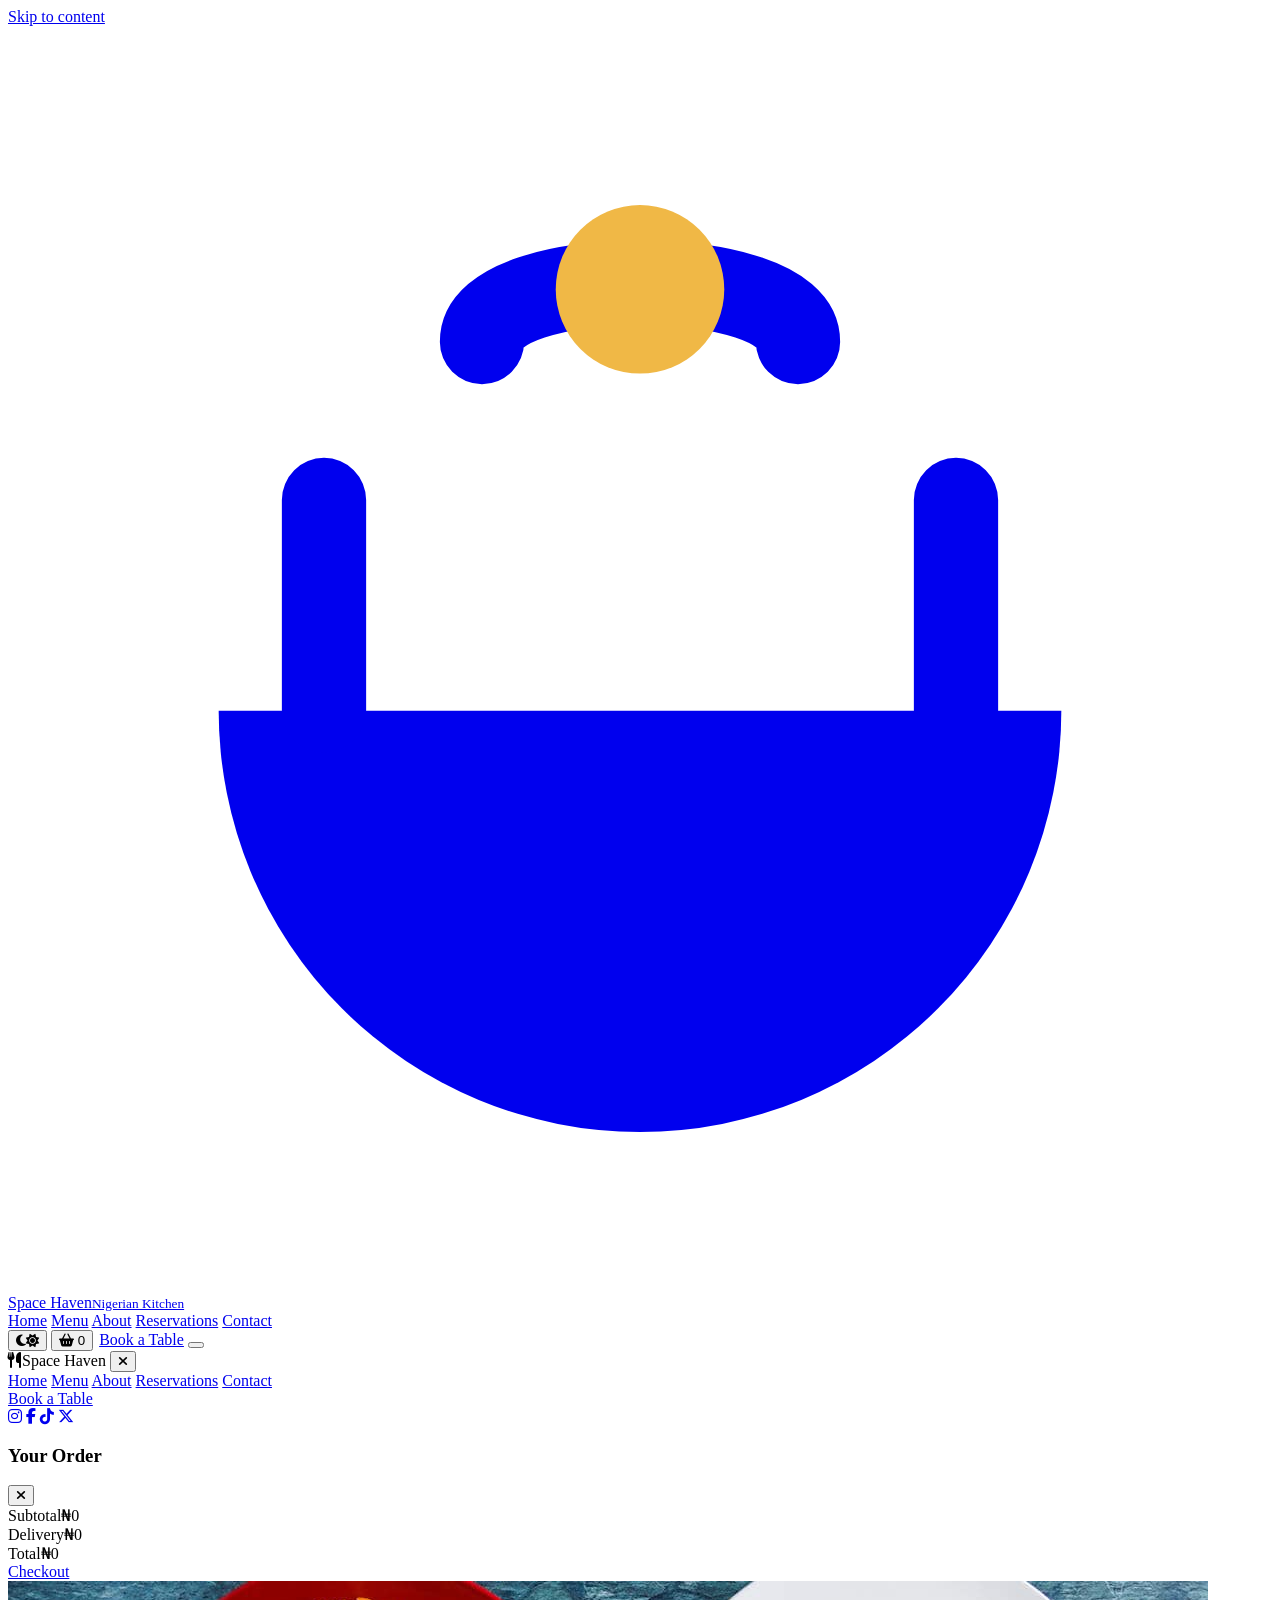
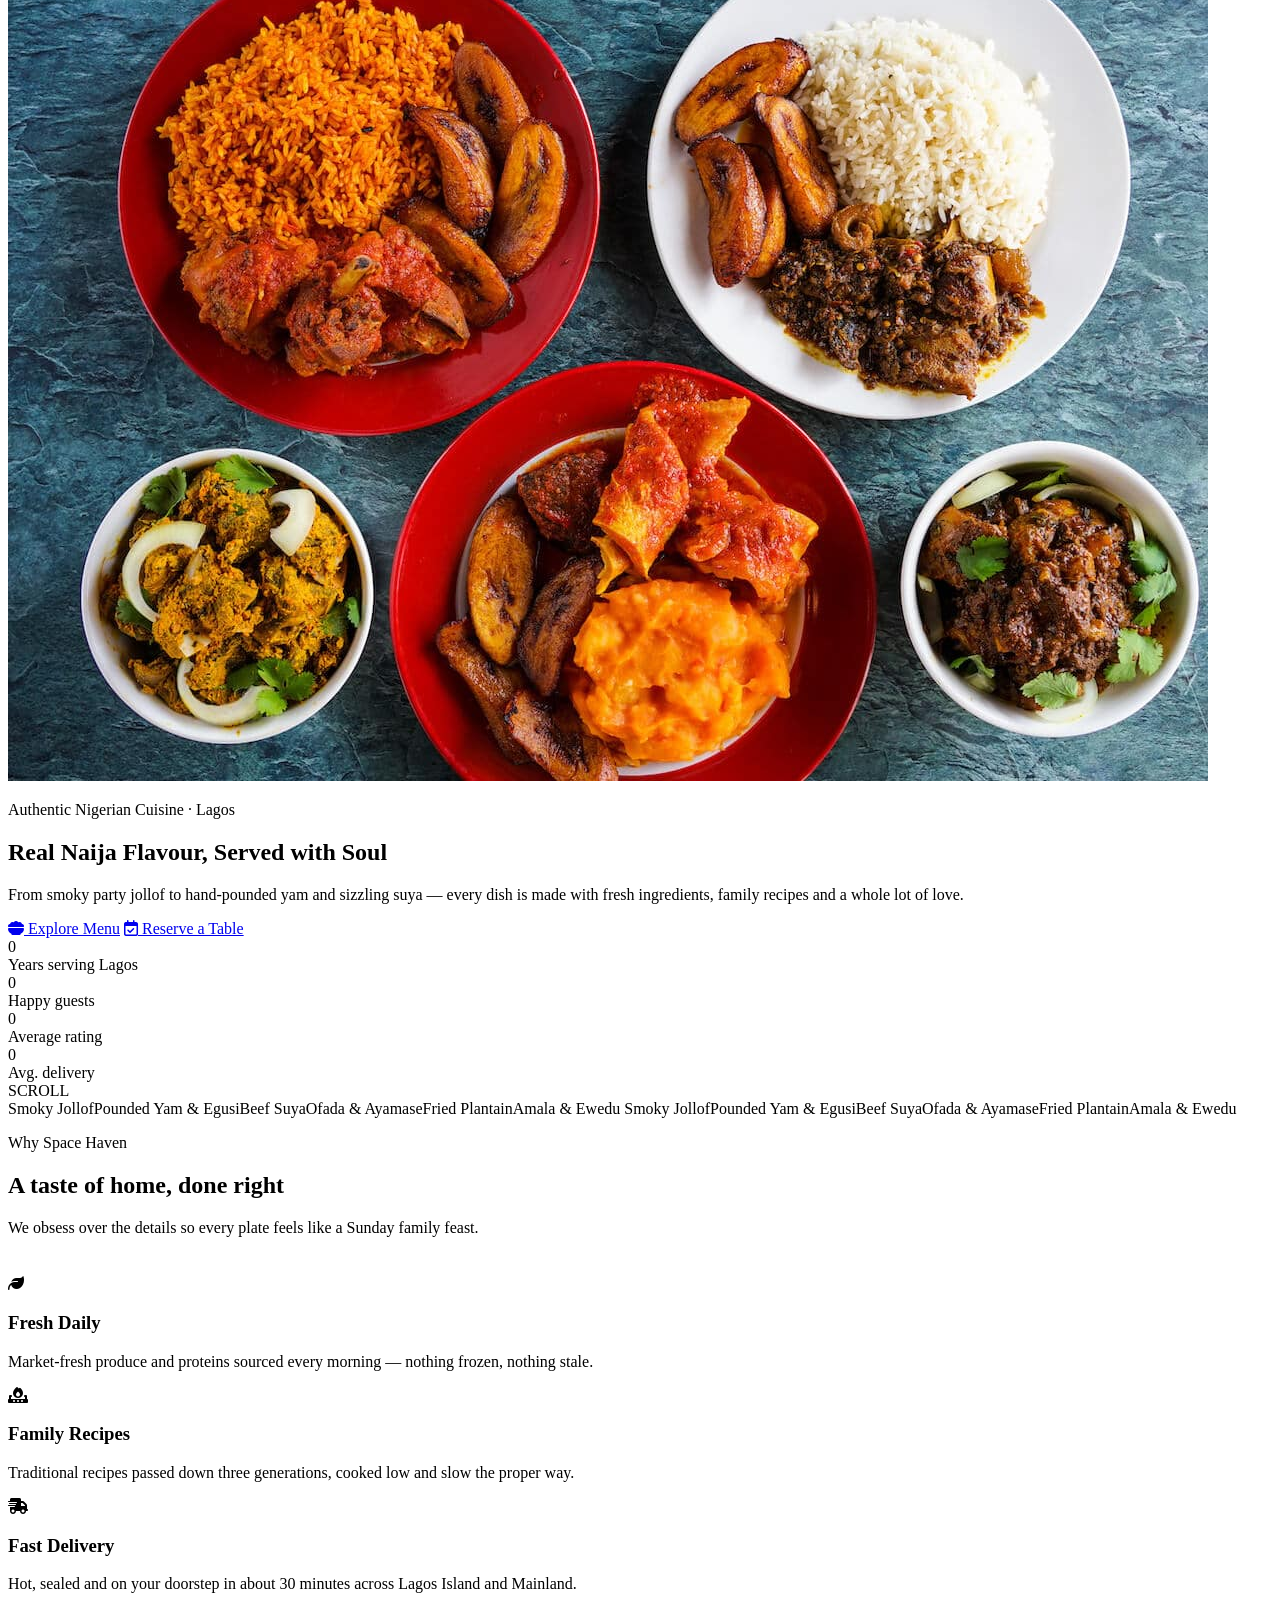
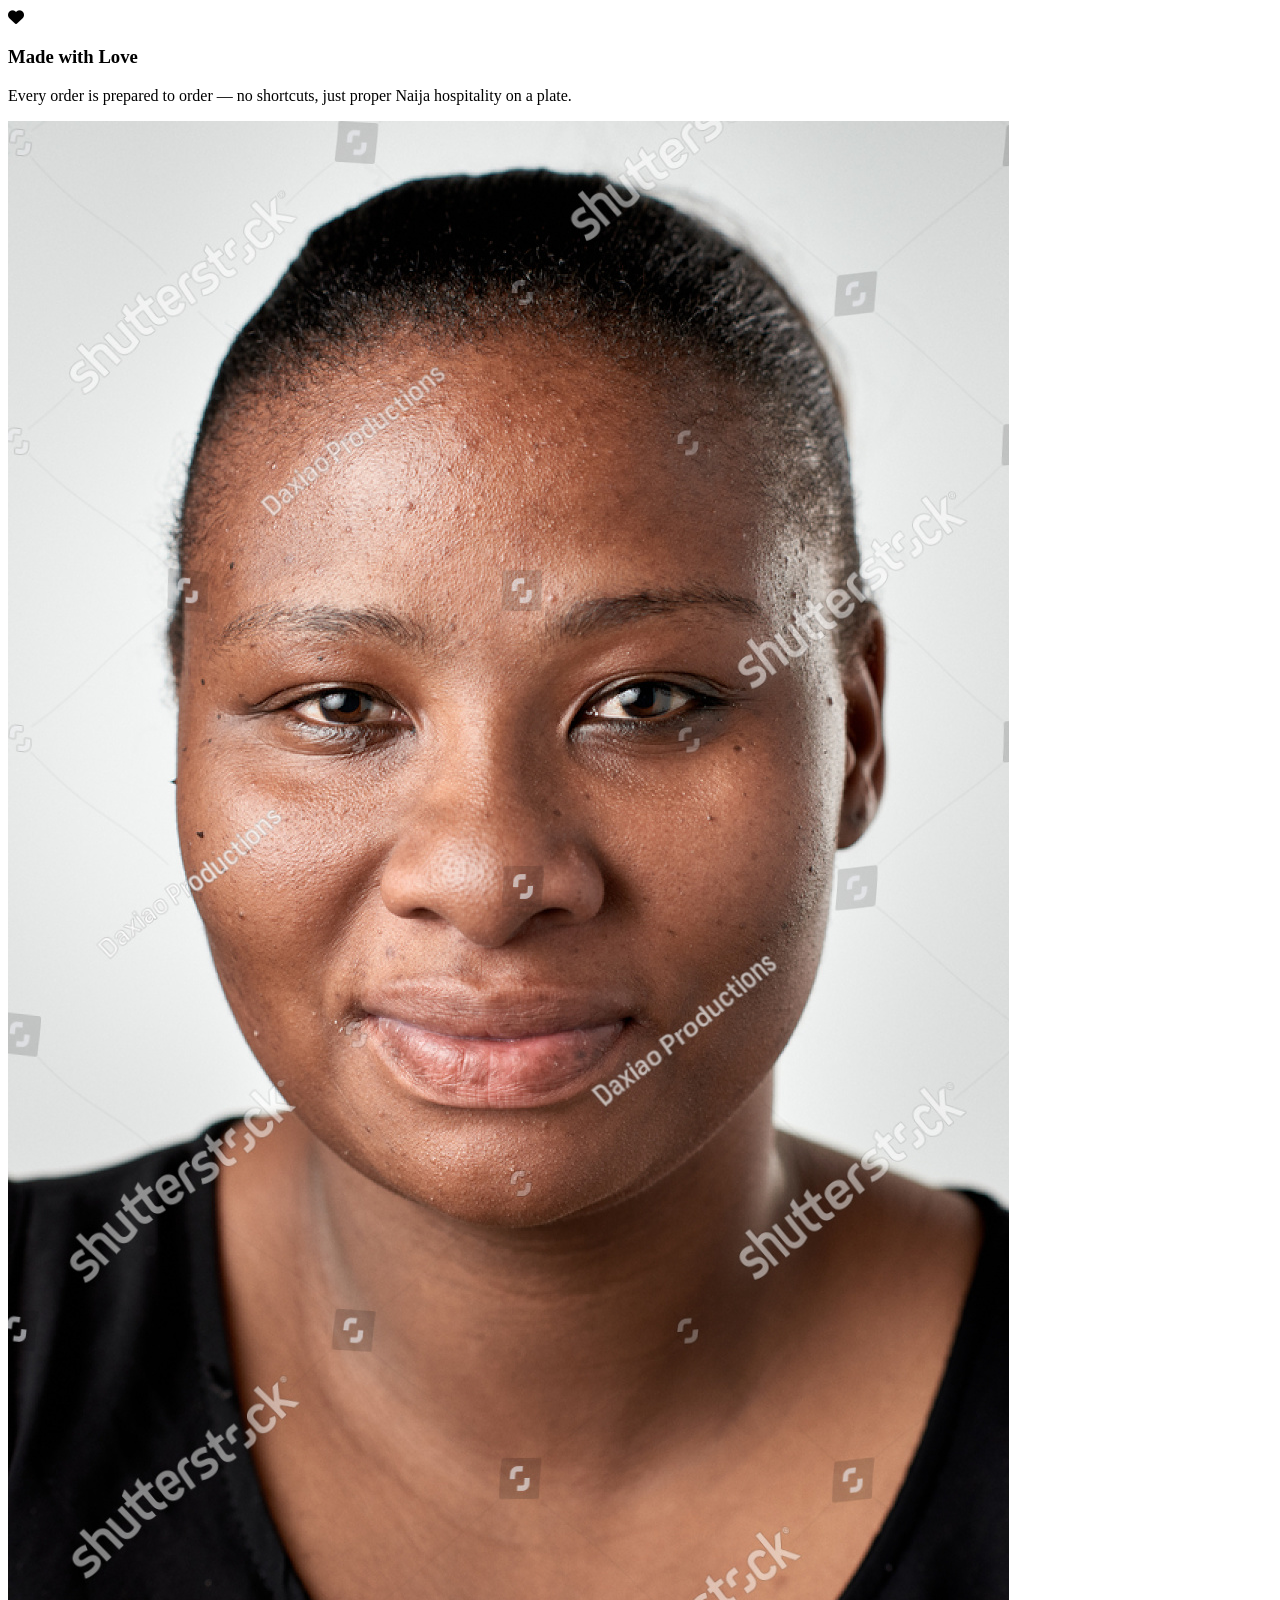
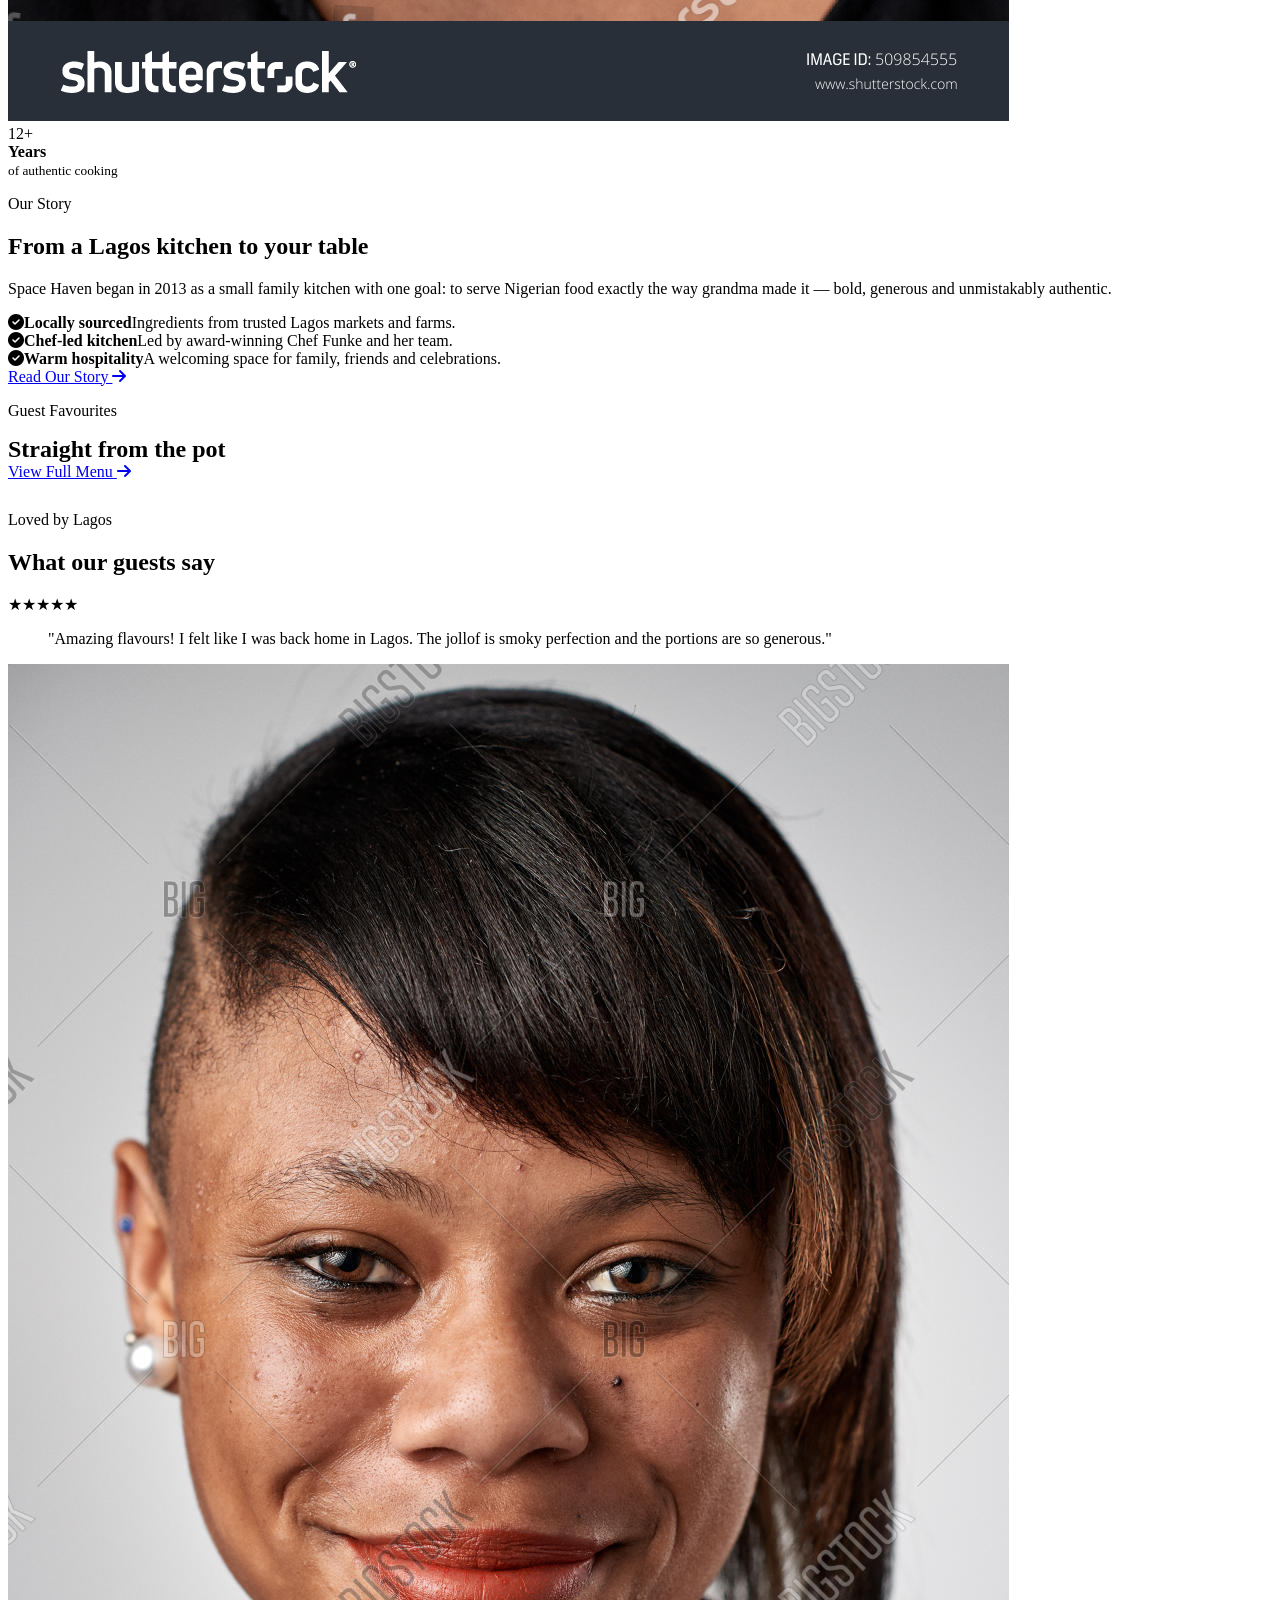
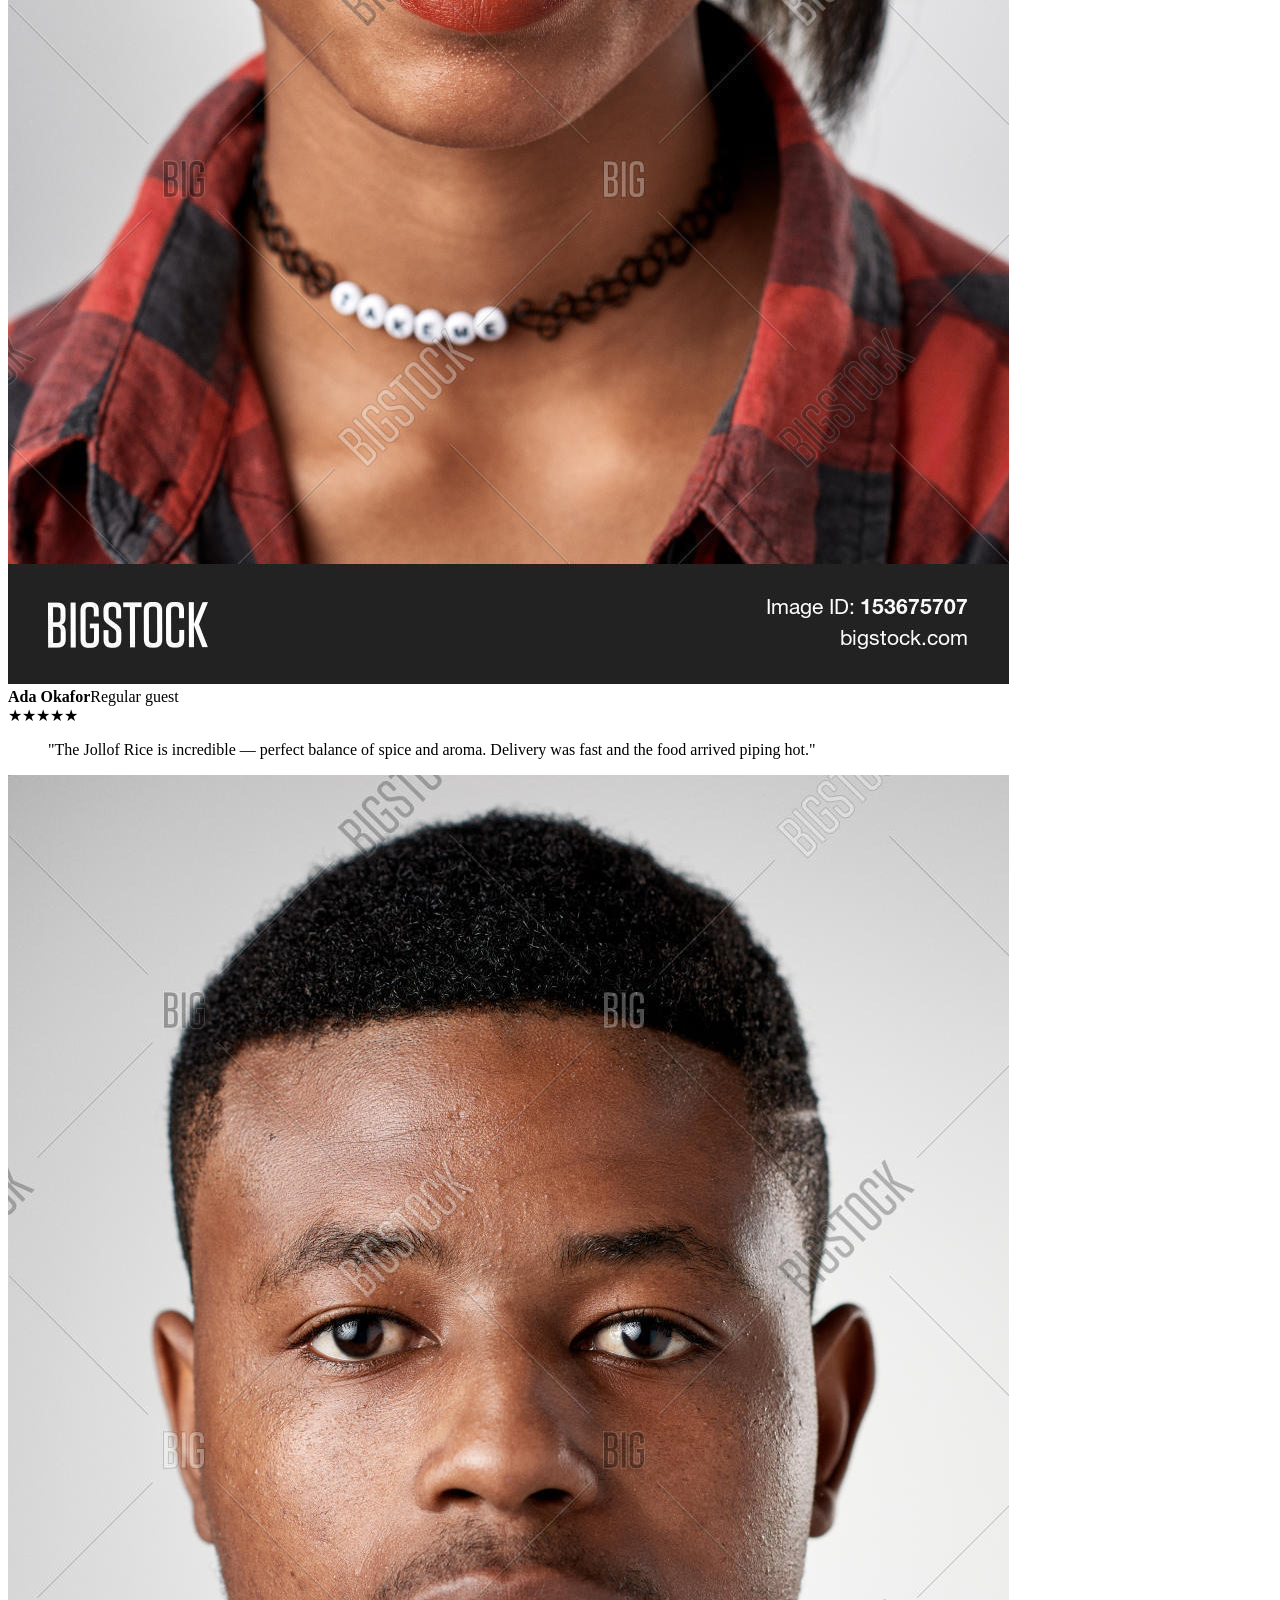
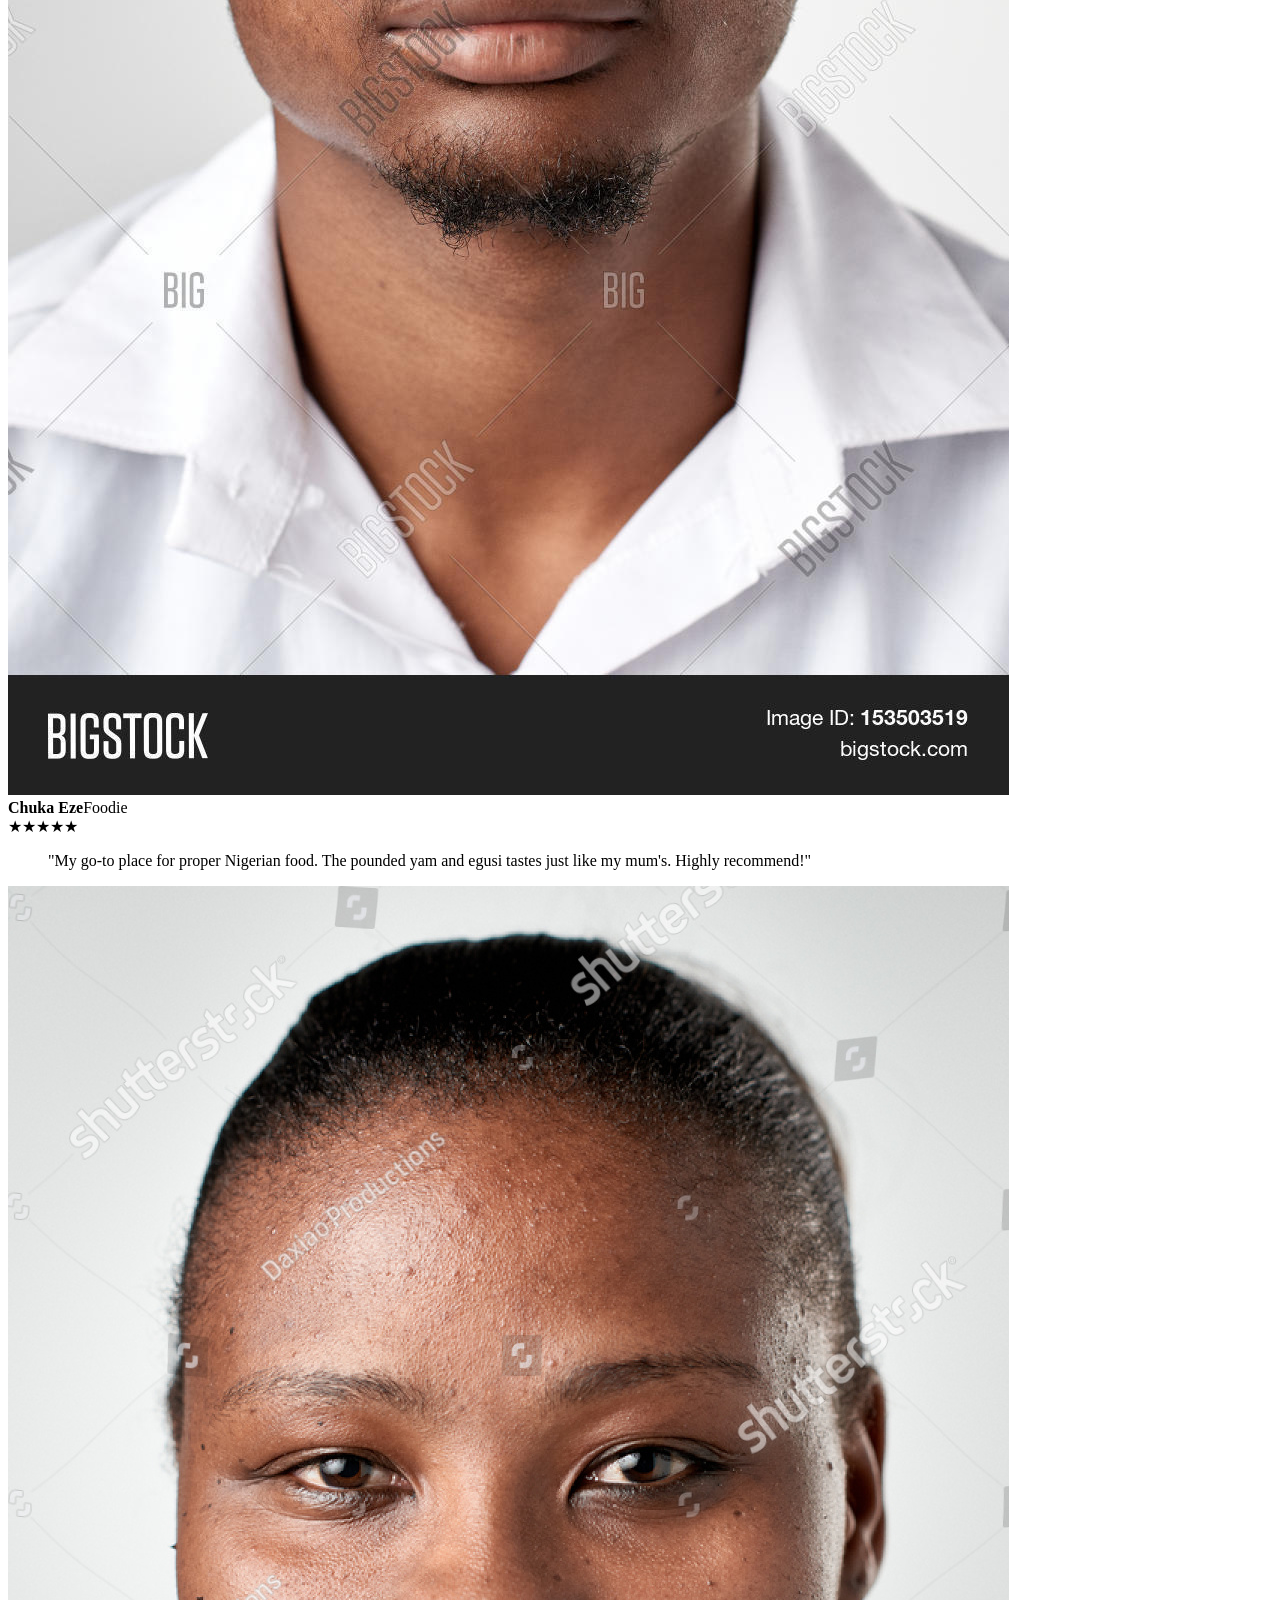
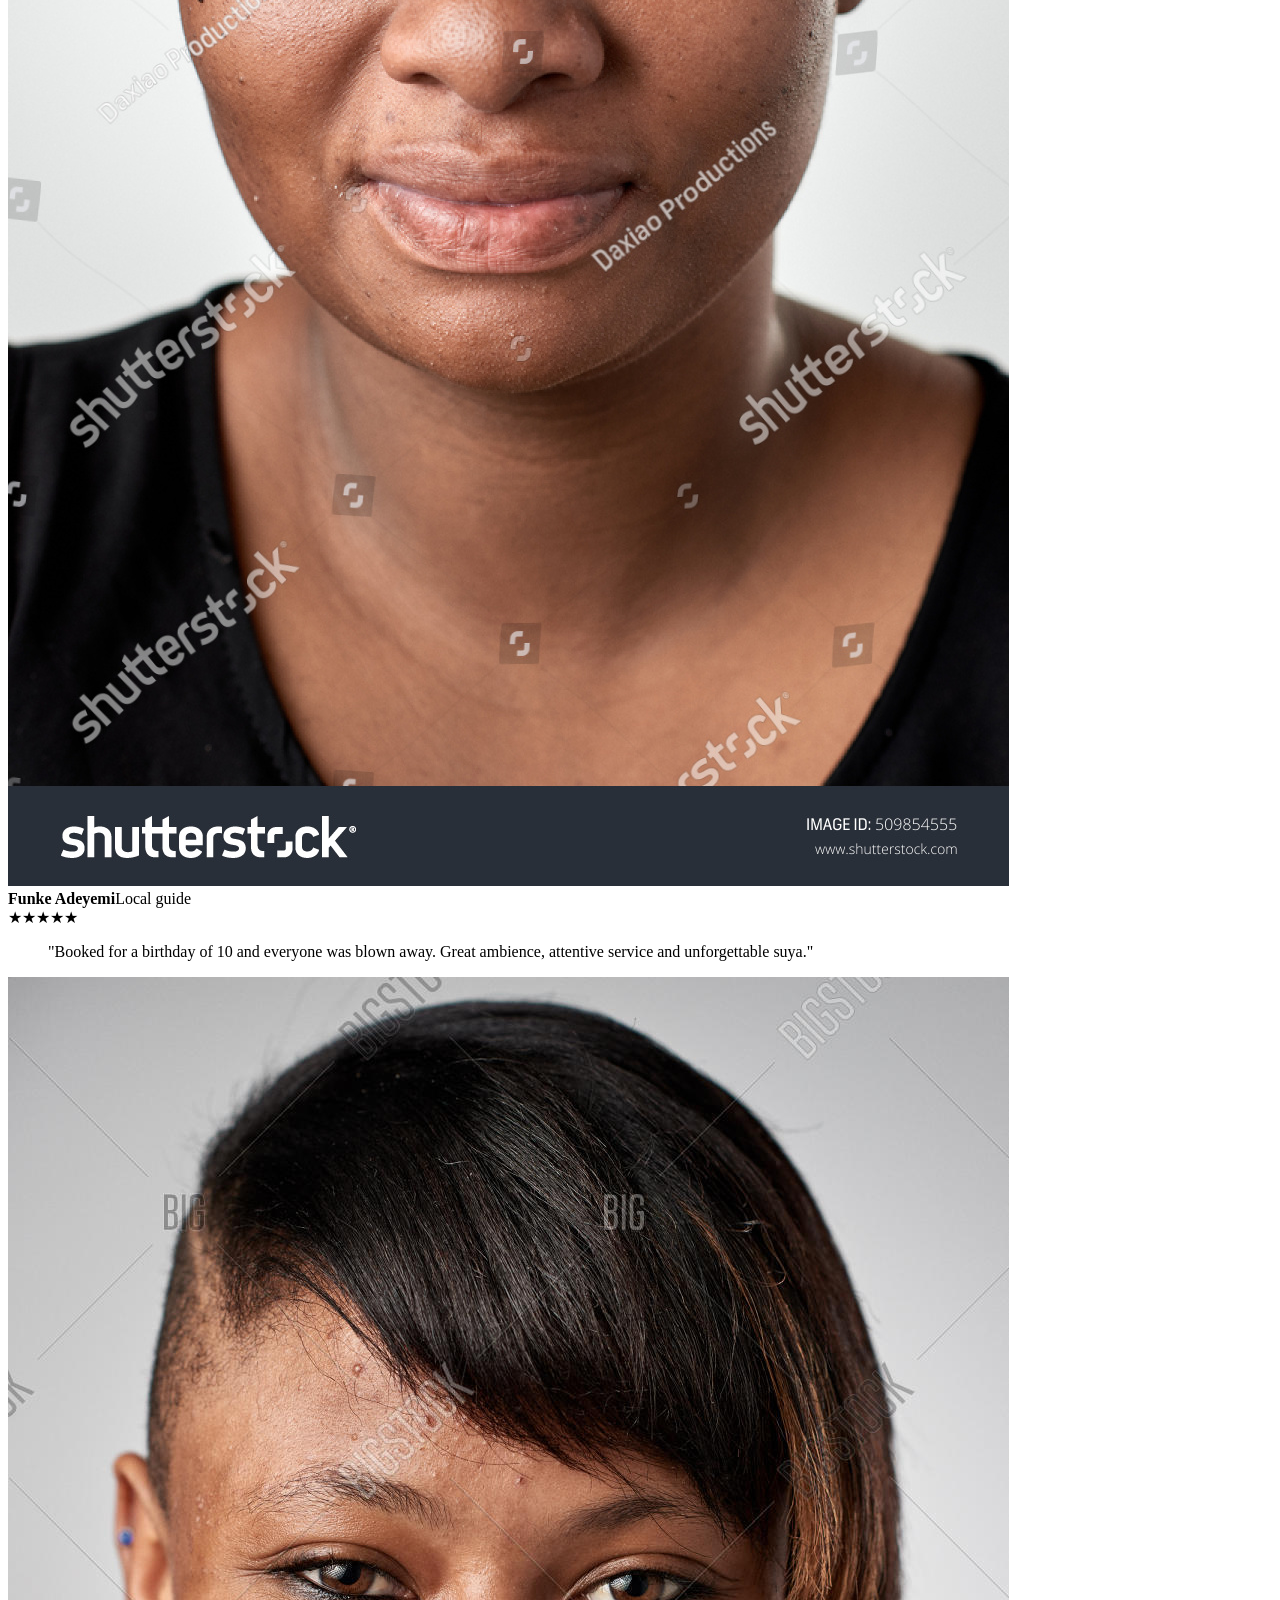
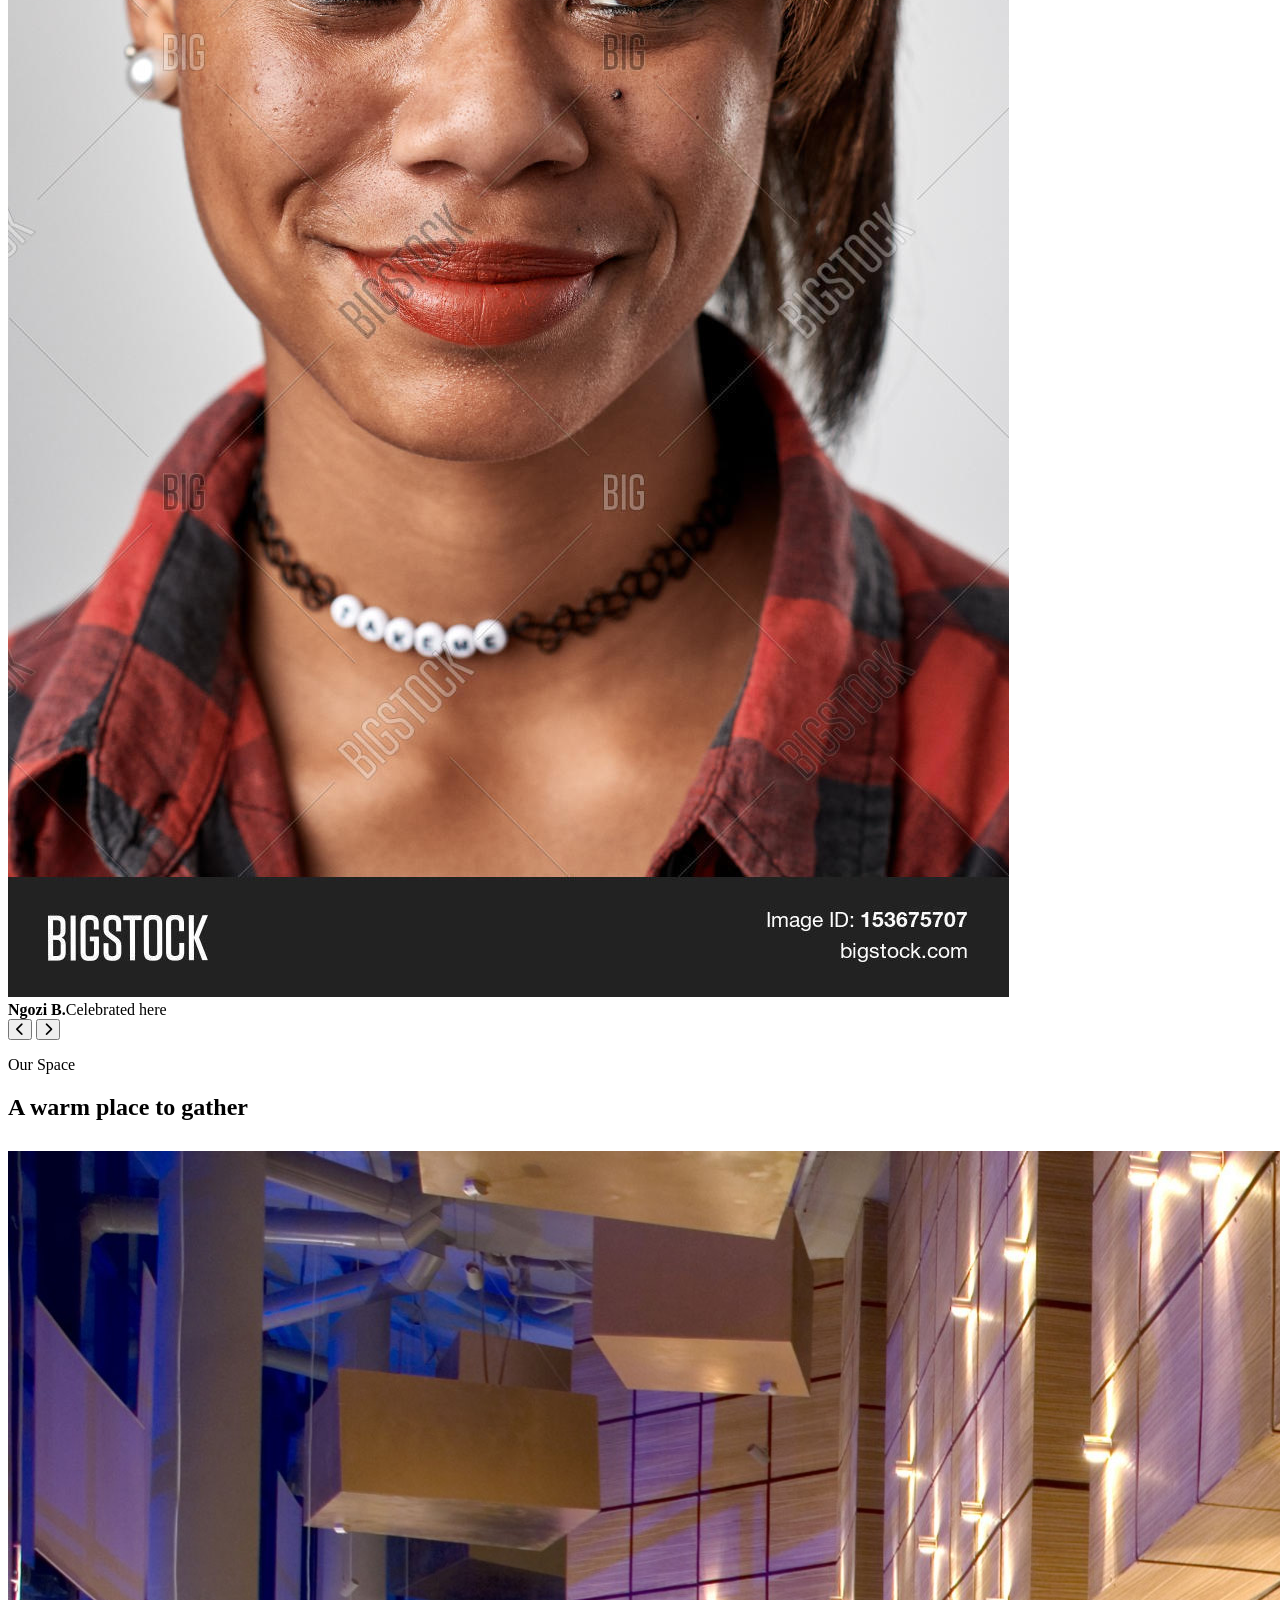
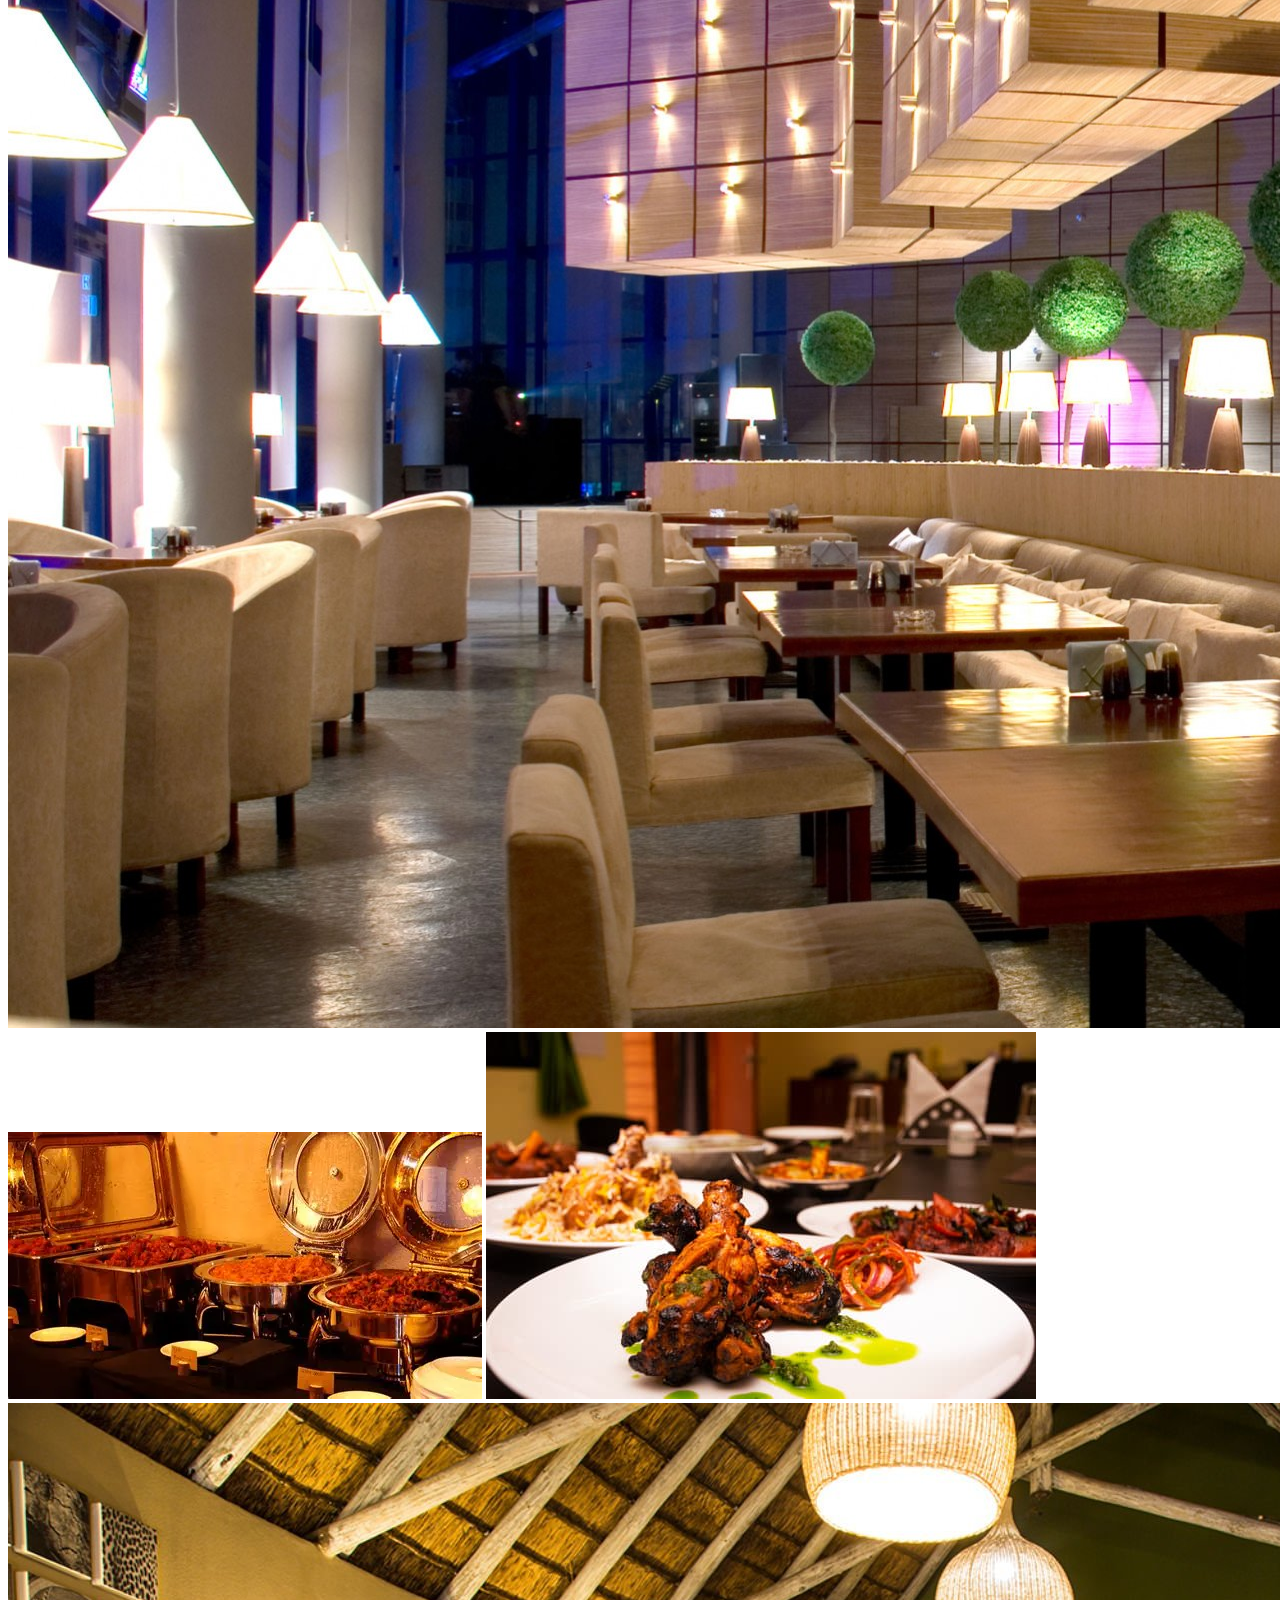
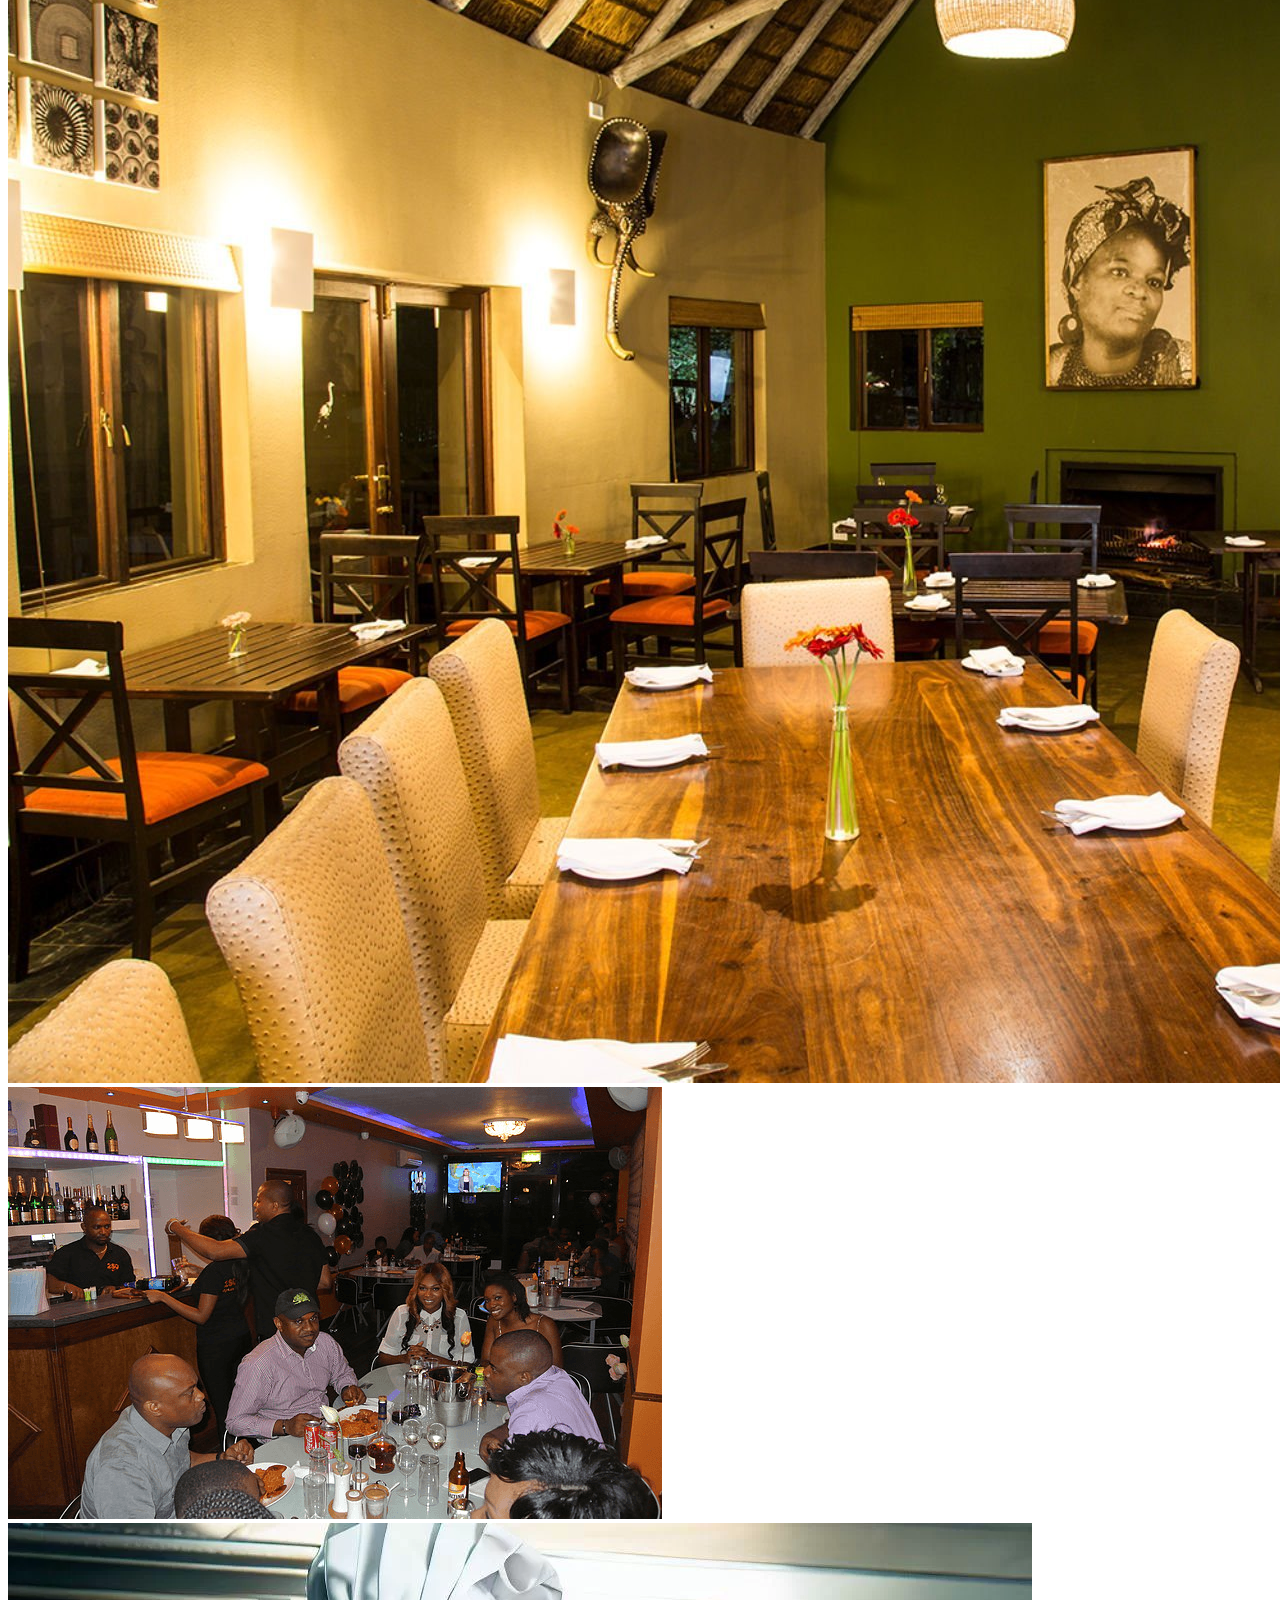
==== commit 6b0c9859: "Update index.html" ====
--- a/index.html
+++ b/index.html
@@ -1,1221 +1,339 @@
 <!DOCTYPE html>
-<html lang="en">
+<html lang="en" data-theme="light">
 <head>
   <meta charset="UTF-8" />
   <meta name="viewport" content="width=device-width, initial-scale=1.0" />
-  <title>Space Haven - Authentic Nigerian Cuisine</title>
+  <title>Space Haven — Authentic Nigerian Cuisine in Lagos</title>
+  <meta name="description" content="Space Haven serves authentic Nigerian cuisine — smoky jollof rice, pounded yam & egusi, suya and more. Dine in, book a table, or order online for delivery in Lagos." />
+  <meta name="theme-color" content="#0f7a38" />
+
+  <!-- Open Graph / social -->
+  <meta property="og:type" content="restaurant" />
+  <meta property="og:title" content="Space Haven — Authentic Nigerian Cuisine" />
+  <meta property="og:description" content="Real Naija flavour, made with love, spice and tradition. Dine in, reserve a table, or order online." />
+  <meta property="og:image" content="images/jollof rice and chicken.avif" />
+
+  <link rel="icon" href="data:image/svg+xml,%3Csvg xmlns='http://www.w3.org/2000/svg' viewBox='0 0 32 32'%3E%3Crect width='32' height='32' rx='8' fill='%230f7a38'/%3E%3Cpath d='M8 18h16a8 8 0 0 1-16 0Z' fill='%23fff'/%3E%3Ccircle cx='16' cy='9' r='3' fill='%23f0b846'/%3E%3C/svg%3E" />
 
   <link rel="preconnect" href="https://fonts.googleapis.com">
   <link rel="preconnect" href="https://fonts.gstatic.com" crossorigin>
-  <link href="https://fonts.googleapis.com/css2?family=Poppins:wght@300;400;600;700&display=swap" rel="stylesheet">
-
-  <link rel="stylesheet" href="https://cdnjs.cloudflare.com/ajax/libs/font-awesome/6.5.0/css/all.min.css"
-        integrity="sha512-bx+Kn9+5kF+H5h2JHfRPr+2R+Xy6Z+S04o1V3J+q0RkpC58OTfJXQv9Mq/5ygYb4WZ8QjGfD+GhVv4g6Xk5Z1A=="
-        crossorigin="anonymous" referrerpolicy="no-referrer" />
-
-  <style>
-    :root{
-      --bg: #fafafa;
-      --card: #ffffff;
-      --text: #1b1b1b;
-      --muted: #5c5c5c;
-      --brand: #0b7a2b;
-      --brand-2: #0ea84b;
-      --glass: rgba(255,255,255,0.76);
-      --border: rgba(0,0,0,0.08);
-
-      --maxw: 1150px;
-      --radius: 18px;
-      --shadow: 0 12px 40px rgba(0,0,0,0.10);
-      --shadow-2: 0 18px 70px rgba(0,0,0,0.16);
-
-      --ease: cubic-bezier(.22,1,.36,1);
-      --dur-fast: 180ms;
-      --dur: 320ms;
-      --dur-slow: 750ms;
-
-      --pad-page: clamp(14px, 2.8vw, 50px);
-      --pad-sec: clamp(56px, 7vw, 92px);
-      --pad-card: clamp(16px, 2.6vw, 26px);
-      --gap-1: clamp(10px, 1.8vw, 14px);
-      --gap-2: clamp(14px, 2.6vw, 22px);
-      --gap-3: clamp(18px, 3.4vw, 32px);
-
-      --fs-h1: clamp(34px, 5.0vw, 64px);
-      --fs-h2: clamp(24px, 3.2vw, 40px);
-      --fs-body: clamp(14px, 1.4vw, 16px);
-      --fs-lead: clamp(15px, 1.7vw, 18px);
-      --fs-small: clamp(12px, 1.2vw, 13px);
-    }
-
-    *{ box-sizing:border-box; }
-    html,body{ height:100%; }
-    html{ scroll-behavior:smooth; }
-
-    body{
-      margin:0;
-      font-family:'Poppins', system-ui, -apple-system, Segoe UI, Roboto, Arial, sans-serif;
-      background:
-        radial-gradient(900px 420px at 14% -10%, rgba(14,168,75,.18), transparent 55%),
-        radial-gradient(900px 420px at 92% 0%, rgba(11,122,43,.16), transparent 60%),
-        var(--bg);
-      color:var(--text);
-      font-size: var(--fs-body);
-      line-height: 1.55;
-      overflow-x:hidden;
-    }
-
-    @media (prefers-reduced-motion: reduce){
-      html{ scroll-behavior:auto; }
-      *,*::before,*::after{
-        animation-duration: 0.001ms !important;
-        animation-iteration-count: 1 !important;
-        transition-duration: 0.001ms !important;
-      }
-    }
-
-    a{ text-decoration:none; color:inherit; }
-    button{ cursor:pointer; }
-    img{ max-width:100%; display:block; }
-
-    :focus-visible{
-      outline: 3px solid color-mix(in srgb, var(--brand) 60%, transparent);
-      outline-offset: 3px;
-      border-radius: 12px;
-    }
-
-    .container{
-      width: min(var(--maxw), calc(100% - (var(--pad-page) * 2)));
-      margin: 0 auto;
-    }
-
-    /* HEADER */
-    header{
-      position: fixed;
-      top: 12px;
-      left: 0;
-      right: 0;
-      z-index: 1000;
-      padding: 0 var(--pad-page);
-      pointer-events:none;
-    }
-
-    .header-inner{
-      pointer-events:auto;
-      display:flex;
-      align-items:center;
-      justify-content:space-between;
-      gap: var(--gap-1);
-      background: var(--glass);
-      backdrop-filter: blur(12px);
-      border: 1px solid var(--border);
-      border-radius: 18px;
-      box-shadow: var(--shadow);
-      padding: 12px 14px;
-      transition: transform var(--dur) var(--ease), box-shadow var(--dur) var(--ease);
-    }
-
-    .header-inner.is-scrolled{
-      transform: translateY(-2px);
-      box-shadow: var(--shadow-2);
-    }
-
-    .logo{
-      display:flex;
-      align-items:center;
-      gap: 10px;
-      font-weight: 800;
-      letter-spacing: .2px;
-      user-select:none;
-      min-width: 0;
-    }
-    .logo-badge{
-      width: 42px;
-      height: 42px;
-      border-radius: 14px;
-      background: linear-gradient(135deg, var(--brand), var(--brand-2));
-      box-shadow: 0 12px 30px rgba(11,122,43,.22);
-      display:grid;
-      place-items:center;
-      color:#fff;
-      font-weight:900;
-    }
-    .logo span{
-      white-space:nowrap;
-      overflow:hidden;
-      text-overflow:ellipsis;
-      max-width: 30ch;
-    }
-
-    /* Desktop nav */
-    .nav-desktop{
-      display:flex;
-      align-items:center;
-      gap: 10px;
-    }
-    .nav-desktop a{
-      padding: 10px 12px;
-      border-radius: 999px;
-      color: #1f1f1f;
-      font-weight: 600;
-      transition: background var(--dur-fast) var(--ease), transform var(--dur-fast) var(--ease), color var(--dur-fast) var(--ease);
-    }
-    .nav-desktop a:hover{
-      background: rgba(11,122,43,0.10);
-      transform: translateY(-1px);
-      color: var(--brand);
-    }
-    .nav-desktop a.active{
-      background: rgba(11,122,43,0.14);
-      color: var(--brand);
-    }
-
-    .header-actions{
-      display:flex;
-      align-items:center;
-      gap: 10px;
-    }
-
-    .icon-btn{
-      width: 44px;
-      height: 44px;
-      border-radius: 14px;
-      border: 1px solid var(--border);
-      background: rgba(255,255,255,0.72);
-      backdrop-filter: blur(10px);
-      box-shadow: 0 10px 26px rgba(0,0,0,0.08);
-      display:inline-flex;
-      align-items:center;
-      justify-content:center;
-      transition: transform var(--dur-fast) var(--ease), box-shadow var(--dur-fast) var(--ease);
-      -webkit-tap-highlight-color: transparent;
-    }
-    .icon-btn:hover{ transform: translateY(-2px); box-shadow: var(--shadow); }
-
-    .hamburger{
-      width: 18px; height: 14px;
-      position: relative;
-    }
-    .hamburger span{
-      position:absolute; left:0; right:0;
-      height:2px;
-      border-radius: 999px;
-      background: var(--brand);
-      transition: transform var(--dur) var(--ease), top var(--dur) var(--ease), opacity var(--dur) var(--ease);
-    }
-    .hamburger span:nth-child(1){ top:0; }
-    .hamburger span:nth-child(2){ top:6px; }
-    .hamburger span:nth-child(3){ top:12px; }
-
-    body.menu-open #menuBtn .hamburger span:nth-child(1){ top:6px; transform: rotate(45deg); }
-    body.menu-open #menuBtn .hamburger span:nth-child(2){ opacity:0; }
-    body.menu-open #menuBtn .hamburger span:nth-child(3){ top:6px; transform: rotate(-45deg); }
-
-    /* Mobile drawer */
-    .drawer-backdrop{
-      position: fixed;
-      inset: 0;
-      background: rgba(0,0,0,0.52);
-      backdrop-filter: blur(6px);
-      opacity: 0;
-      pointer-events:none;
-      transition: opacity var(--dur) var(--ease);
-      z-index: 1500;
-    }
-    .drawer{
-      position: fixed;
-      top: 0; right: 0;
-      height: 100%;
-      width: min(88vw, 360px);
-      background: rgba(255,255,255,0.92);
-      backdrop-filter: blur(14px);
-      border-left: 1px solid var(--border);
-      box-shadow: var(--shadow-2);
-      transform: translateX(110%);
-      transition: transform var(--dur) var(--ease);
-      z-index: 1600;
-      padding: 16px;
-      display:flex;
-      flex-direction:column;
-      gap: 12px;
-    }
-    body.menu-open .drawer-backdrop{ opacity:1; pointer-events:auto; }
-    body.menu-open .drawer{ transform: translateX(0); }
-    body.menu-open{ overflow:hidden; touch-action:none; }
-
-    .drawer-head{
-      display:flex;
-      align-items:center;
-      justify-content:space-between;
-      gap: 10px;
-      padding-bottom: 10px;
-      border-bottom: 1px solid var(--border);
-    }
-    .drawer-nav{
-      display:flex;
-      flex-direction:column;
-      gap: 8px;
-      padding-top: 8px;
-    }
-    .drawer-nav a{
-      padding: 12px 12px;
-      border-radius: 14px;
-      font-weight: 700;
-      transition: background var(--dur-fast) var(--ease), transform var(--dur-fast) var(--ease);
-    }
-    .drawer-nav a:hover{
-      background: rgba(11,122,43,0.10);
-      transform: translateX(2px);
-      color: var(--brand);
-    }
-    .drawer-footer{
-      margin-top:auto;
-      border-top: 1px solid var(--border);
-      padding-top: 12px;
-      display:flex;
-      flex-direction:column;
-      gap: 10px;
-    }
-    .drawer-social{
-      display:flex; gap: 10px; align-items:center;
-      color: var(--brand);
-      font-size: 20px;
-    }
-
-    /* HERO */
-    .hero{
-      min-height: 100svh;
-      display:flex;
-      align-items:center;
-      padding-top: 110px;
-      padding-bottom: 46px;
-      position:relative;
-      overflow:hidden;
-    }
-    .hero::before{
-      content:"";
-      position:absolute;
-      inset:0;
-      background:
-        linear-gradient(180deg, rgba(0,0,0,0.58), rgba(0,0,0,0.35)),
-        url('images/hero background.jpeg') center/cover no-repeat;
-      transform: scale(1.03);
-      will-change: transform;
-    }
-    .hero::after{
-      content:"";
-      position:absolute;
-      inset:-120px;
-      background:
-        radial-gradient(600px 260px at 20% 0%, rgba(14,168,75,.32), transparent 60%),
-        radial-gradient(700px 300px at 85% 20%, rgba(11,122,43,.30), transparent 62%);
-      pointer-events:none;
-      opacity: .70;
-    }
-    .hero-inner{
-      position:relative;
-      z-index: 2;
-      display:grid;
-      grid-template-columns: minmax(0, 1fr);
-      gap: var(--gap-2);
-      align-items:center;
-    }
-
-    .hero-card{
-      max-width: 640px;
-      color:#fff;
-      padding: clamp(18px, 3.2vw, 30px);
-      border-radius: 22px;
-      border: 1px solid rgba(255,255,255,0.18);
-      background: rgba(0,0,0,0.22);
-      backdrop-filter: blur(10px);
-      box-shadow: 0 18px 70px rgba(0,0,0,0.28);
-    }
-    .hero h1{
-      font-size: var(--fs-h1);
-      line-height: 1.06;
-      margin: 0 0 14px;
-      letter-spacing: -0.6px;
-    }
-    .hero p{
-      font-size: var(--fs-lead);
-      margin: 0 0 18px;
-      color: rgba(255,255,255,0.86);
-    }
-
-    .btns{
-      display:flex;
-      flex-wrap:wrap;
-      gap: 12px;
-      margin-top: 10px;
-    }
-    .btn{
-      border:none;
-      border-radius: 999px;
-      padding: 14px 22px;
-      font-weight: 700;
-      font-size: 16px;
-      transition: transform var(--dur-fast) var(--ease), box-shadow var(--dur-fast) var(--ease), background var(--dur-fast) var(--ease);
-      -webkit-tap-highlight-color: transparent;
-    }
-    .btn.primary{
-      background: linear-gradient(90deg, var(--brand), var(--brand-2));
-      color:#fff;
-      box-shadow: 0 16px 40px rgba(11,122,43,0.26);
-    }
-    .btn.primary:hover{
-      transform: translateY(-2px);
-      box-shadow: 0 22px 60px rgba(11,122,43,0.34);
-    }
-    .btn.ghost{
-      background: rgba(255,255,255,0.12);
-      border: 1px solid rgba(255,255,255,0.22);
-      color: #fff;
-    }
-    .btn.ghost:hover{ transform: translateY(-2px); background: rgba(255,255,255,0.16); }
-
-    /* Sections */
-    .section{
-      padding: var(--pad-sec) 0;
-      text-align:center;
-    }
-
-    .section h2{
-      font-size: var(--fs-h2);
-      margin: 0 0 18px;
-      display:inline-block;
-      position:relative;
-      letter-spacing: -0.3px;
-    }
-    .section h2::after{
-      content:"";
-      width: 56px;
-      height: 4px;
-      background: linear-gradient(90deg, var(--brand), var(--brand-2));
-      display:block;
-      margin: 12px auto 0;
-      border-radius: 999px;
-    }
-
-    .lead{
-      max-width: 860px;
-      margin: 0 auto;
-      color: var(--muted);
-      font-size: var(--fs-lead);
-    }
-
-    /* Animate on scroll */
-    [data-animate]{
-      opacity:0;
-      transform: translateY(14px);
-      transition: opacity var(--dur-slow) var(--ease), transform var(--dur-slow) var(--ease);
-      will-change: opacity, transform;
-    }
-    .in{
-      opacity:1;
-      transform: translateY(0);
-    }
-
-    /* Menu filter */
-    .filter-btns{
-      display:flex;
-      justify-content:center;
-      flex-wrap:wrap;
-      gap: 10px;
-      margin-top: 22px;
-    }
-    .chip{
-      padding: 10px 16px;
-      border-radius: 999px;
-      border: 1px solid var(--border);
-      background: rgba(255,255,255,0.8);
-      font-weight: 700;
-      transition: transform var(--dur-fast) var(--ease), background var(--dur-fast) var(--ease), color var(--dur-fast) var(--ease);
-    }
-    .chip:hover{ transform: translateY(-2px); }
-    .chip.active{
-      background: linear-gradient(90deg, var(--brand), var(--brand-2));
-      color:#fff;
-      border-color: transparent;
-    }
-
-    .menu-grid{
-      margin-top: 26px;
-      display:grid;
-      grid-template-columns: repeat(3, minmax(0, 1fr));
-      gap: var(--gap-2);
-      text-align:left;
-    }
-
-    .menu-item{
-      background: var(--card);
-      border-radius: var(--radius);
-      overflow:hidden;
-      border: 1px solid var(--border);
-      box-shadow: var(--shadow);
-      transform: translateZ(0);
-      transition: transform var(--dur) var(--ease), box-shadow var(--dur) var(--ease);
-    }
-    .menu-item:hover{
-      transform: translateY(-8px);
-      box-shadow: var(--shadow-2);
-    }
-    .menu-item img{
-      width:100%;
-      height: 220px;
-      object-fit: cover;
-      transform: scale(1.02);
-      transition: transform var(--dur-slow) var(--ease);
-    }
-    .menu-item:hover img{ transform: scale(1.08); }
-    .menu-item .info{
-      padding: var(--pad-card);
-    }
-    .menu-item h3{ margin: 0 0 6px; font-size: 18px; }
-    .menu-item p{ margin:0; color: var(--muted); }
-    .price{
-      margin-top: 12px;
-      font-weight: 800;
-      color: var(--brand);
-    }
-
-    /* Order */
-    .order-wrap{
-      display:grid;
-      grid-template-columns: 1.1fr 0.9fr;
-      gap: var(--gap-3);
-      align-items:start;
-      margin-top: 22px;
-    }
-
-    form.order-form{
-      background: var(--card);
-      border-radius: var(--radius);
-      border: 1px solid var(--border);
-      box-shadow: var(--shadow);
-      padding: clamp(16px, 2.6vw, 28px);
-      display:flex;
-      flex-direction:column;
-      gap: 12px;
-      text-align:left;
-    }
-
-    .field{
-      padding: 14px 14px;
-      border-radius: 14px;
-      border: 1px solid rgba(0,0,0,0.12);
-      background: rgba(255,255,255,0.92);
-      font-size: 16px;
-    }
-    .field:focus{
-      outline:none;
-      border-color: color-mix(in srgb, var(--brand) 55%, rgba(0,0,0,0.12));
-      box-shadow: 0 0 0 4px rgba(11,122,43,.14);
-    }
-
-    .total-row{
-      display:flex;
-      align-items:center;
-      justify-content:space-between;
-      gap: 10px;
-      padding: 12px 14px;
-      border-radius: 14px;
-      background: rgba(11,122,43,0.06);
-      border: 1px solid rgba(11,122,43,0.14);
-      font-weight: 800;
-    }
-
-    .map{
-      width:100%;
-      height: 100%;
-      min-height: 360px;
-      border:0;
-      border-radius: var(--radius);
-      box-shadow: var(--shadow);
-    }
-
-    /* Testimonials */
-    .testimonials-wrap{
-      margin-top: 22px;
-      position:relative;
-    }
-    .testimonials{
-      display:flex;
-      gap: var(--gap-2);
-      overflow:auto;
-      scroll-snap-type: x mandatory;
-      padding: 8px;
-      -webkit-overflow-scrolling: touch;
-    }
-    .testimonials::-webkit-scrollbar{ height: 10px; }
-    .testimonials::-webkit-scrollbar-thumb{ background: rgba(0,0,0,0.12); border-radius: 999px; }
-    .testimonial{
-      flex: 0 0 min(92%, 360px);
-      scroll-snap-align: start;
-      background: var(--card);
-      border: 1px solid var(--border);
-      border-radius: var(--radius);
-      box-shadow: var(--shadow);
-      padding: var(--pad-card);
-      text-align:left;
-      transition: transform var(--dur) var(--ease);
-    }
-    .testimonial:hover{ transform: translateY(-6px); }
-    .testimonial .who{
-      display:flex;
-      align-items:center;
-      gap: 12px;
-      margin-bottom: 10px;
-    }
-    .testimonial img{
-      width: 56px; height:56px;
-      border-radius: 999px;
-      object-fit: cover;
-      border: 2px solid rgba(11,122,43,0.16);
-    }
-    .testimonial p{ margin: 0; color: var(--muted); }
-    .testimonial h4{ margin: 10px 0 0; }
-
-    .t-controls{
-      display:flex;
-      justify-content:center;
-      gap: 10px;
-      margin-top: 10px;
-    }
-    .pill{
-      border: 1px solid var(--border);
-      background: rgba(255,255,255,0.85);
-      border-radius: 999px;
-      padding: 10px 14px;
-      font-weight: 800;
-      transition: transform var(--dur-fast) var(--ease), background var(--dur-fast) var(--ease);
-    }
-    .pill:hover{ transform: translateY(-2px); background: rgba(11,122,43,0.06); }
-
-    /* Gallery */
-    .gallery-grid{
-      margin-top: 22px;
-      display:grid;
-      grid-template-columns: repeat(6, minmax(0, 1fr));
-      gap: 14px;
-    }
-    .gallery-grid img{
-      width:100%;
-      height: 150px;
-      object-fit: cover;
-      border-radius: 16px;
-      box-shadow: var(--shadow);
-      cursor:pointer;
-      transition: transform var(--dur) var(--ease), filter var(--dur) var(--ease);
-      transform: translateZ(0);
-    }
-    .gallery-grid img:hover{ transform: scale(1.04); filter: saturate(1.06) contrast(1.02); }
-
-    /* Lightbox */
-    #lightbox{
-      display:none;
-      position:fixed;
-      inset:0;
-      background: rgba(0,0,0,0.92);
-      z-index: 2000;
-      align-items:center;
-      justify-content:center;
-      padding: 18px;
-    }
-    #lightbox.open{ display:flex; }
-    #lightbox-img{
-      max-width: min(980px, 92vw);
-      max-height: 78vh;
-      border-radius: 18px;
-      box-shadow: 0 22px 80px rgba(0,0,0,0.5);
-    }
-    .lb-btn{
-      position: absolute;
-      top: 18px;
-      width: 46px;
-      height: 46px;
-      border-radius: 14px;
-      border: 1px solid rgba(255,255,255,0.16);
-      background: rgba(255,255,255,0.08);
-      color:#fff;
-      font-size: 18px;
-      display:flex;
-      align-items:center;
-      justify-content:center;
-      transition: transform var(--dur-fast) var(--ease), background var(--dur-fast) var(--ease);
-    }
-    .lb-btn:hover{ transform: translateY(-2px); background: rgba(255,255,255,0.12); }
-    #close-lightbox{ right: 18px; }
-    #prev-lightbox{ left: 18px; top: 50%; transform: translateY(-50%); }
-    #next-lightbox{ right: 18px; top: 50%; transform: translateY(-50%); }
-
-    /* Floating mobile order button */
-    #mobile-order-btn{
-      display:none;
-      position:fixed;
-      bottom: 18px;
-      right: 18px;
-      padding: 14px 18px;
-      background: linear-gradient(90deg, var(--brand), var(--brand-2));
-      color:#fff;
-      border-radius: 999px;
-      box-shadow: 0 18px 50px rgba(11,122,43,0.30);
-      z-index: 1400;
-      font-weight: 900;
-      letter-spacing: .2px;
-      transition: transform var(--dur-fast) var(--ease), box-shadow var(--dur-fast) var(--ease);
-    }
-    #mobile-order-btn:hover{ transform: translateY(-2px); box-shadow: 0 22px 70px rgba(11,122,43,0.38); }
-
-    /* Back to top */
-    #toTop{
-      position: fixed;
-      bottom: 18px;
-      left: 18px;
-      z-index: 1400;
-      opacity:0;
-      pointer-events:none;
-      transform: translateY(14px);
-      transition: opacity var(--dur) var(--ease), transform var(--dur) var(--ease);
-    }
-    #toTop.show{
-      opacity:1;
-      pointer-events:auto;
-      transform: translateY(0);
-    }
-
-    /* Footer */
-    footer{
-      background:#0f1112;
-      color:#fff;
-      text-align:center;
-      padding: 48px 18px;
-    }
-    footer .social{
-      margin-top: 10px;
-      display:flex;
-      justify-content:center;
-      gap: 14px;
-      font-size: 20px;
-      color: var(--brand-2);
-    }
-    footer a{ color: var(--brand-2); }
-
-    /* RESPONSIVE */
-    @media (max-width: 1024px){
-      .menu-grid{ grid-template-columns: repeat(2, minmax(0, 1fr)); }
-      .gallery-grid{ grid-template-columns: repeat(3, minmax(0, 1fr)); }
-      .order-wrap{ grid-template-columns: 1fr; }
-      .map{ min-height: 320px; }
-    }
-
-    @media (max-width: 640px){
-      .nav-desktop{ display:none; }
-      .menu-grid{ grid-template-columns: 1fr; }
-      .gallery-grid{ grid-template-columns: repeat(2, minmax(0, 1fr)); }
-      #mobile-order-btn{ display:block; }
-      .btn{ width: 100%; justify-content:center; }
-      .hero-card{ border-radius: 18px; }
-      .logo span{ max-width: 18ch; }
-    }
-
-    @media (max-width: 420px){
-      .gallery-grid img{ height: 130px; }
-    }
-  </style>
+  <link href="https://fonts.googleapis.com/css2?family=Playfair+Display:ital,wght@0,600;0,700;1,600&family=Poppins:wght@300;400;500;600;700;800&display=swap" rel="stylesheet">
+  <link rel="stylesheet" href="https://cdnjs.cloudflare.com/ajax/libs/font-awesome/6.5.2/css/all.min.css" crossorigin="anonymous" referrerpolicy="no-referrer" />
+  <link rel="stylesheet" href="css/styles.css" />
+
+  <!-- Structured data -->
+  <script type="application/ld+json">
+  {
+    "@context": "https://schema.org",
+    "@type": "Restaurant",
+    "name": "Space Haven",
+    "servesCuisine": "Nigerian",
+    "priceRange": "₦₦",
+    "telephone": "+234-801-234-5678",
+    "address": { "@type": "PostalAddress", "streetAddress": "24 Adeola Odeku St, Victoria Island", "addressLocality": "Lagos", "addressCountry": "NG" },
+    "openingHours": ["Mo-Th 11:00-22:00", "Fr-Sa 11:00-23:30", "Su 12:00-21:00"]
+  }
+  </script>
 </head>
 
 <body>
-  <!-- HEADER -->
-  <header>
-    <div class="header-inner container" id="headerInner">
-      <a class="logo" href="#home" aria-label="NaijaTaste Home">
-        <span class="logo-badge" aria-hidden="true">N</span>
-        <span>NaijaTaste</span>
+  <a class="skip-link" href="#main">Skip to content</a>
+
+  <!-- ============ HEADER ============ -->
+  <header class="site-header">
+    <nav class="nav" aria-label="Primary">
+      <a class="brand" href="index.html" aria-label="Space Haven home">
+        <span class="brand-badge" aria-hidden="true">
+          <svg viewBox="0 0 24 24" fill="none"><path d="M4 13h16a8 8 0 0 1-16 0Z" fill="currentColor"/><path d="M6 13V9m12 4V9M9 6c0-1.5 6-1.5 6 0" stroke="currentColor" stroke-width="1.6" stroke-linecap="round"/><circle cx="12" cy="5" r="1.6" fill="#f0b846"/></svg>
+        </span>
+        <span class="brand-name">Space Haven<small>Nigerian Kitchen</small></span>
       </a>
 
-      <nav class="nav-desktop" aria-label="Main navigation">
-        <a href="#home">Home</a>
-        <a href="#menu">Menu</a>
-        <a href="#about">About</a>
-        <a href="#order">Order</a>
-        <a href="#testimonials">Testimonials</a>
-        <a href="#gallery">Gallery</a>
-      </nav>
-
-      <div class="header-actions">
-        <button class="icon-btn" id="menuBtn" type="button" aria-label="Open menu" aria-expanded="false" aria-controls="drawer">
+      <div class="nav-links">
+        <a href="index.html">Home</a>
+        <a href="menu.html">Menu</a>
+        <a href="about.html">About</a>
+        <a href="reservations.html">Reservations</a>
+        <a href="contact.html">Contact</a>
+      </div>
+
+      <div class="nav-actions">
+        <button class="icon-btn theme-toggle" data-theme-toggle type="button" aria-label="Toggle dark mode">
+          <i class="fa-solid fa-moon"></i><i class="fa-solid fa-sun"></i>
+        </button>
+        <button class="icon-btn" data-open-cart type="button" aria-label="Open cart">
+          <i class="fa-solid fa-basket-shopping"></i>
+          <span class="cart-count" aria-hidden="true">0</span>
+        </button>
+        <a class="btn primary small" href="reservations.html" style="margin-left:2px">Book a Table</a>
+        <button class="icon-btn nav-toggle" type="button" aria-label="Open menu" aria-controls="drawer">
           <span class="hamburger" aria-hidden="true"><span></span><span></span><span></span></span>
         </button>
       </div>
-    </div>
+    </nav>
   </header>
 
-  <!-- Drawer -->
-  <div class="drawer-backdrop" id="drawerBackdrop" hidden></div>
-  <aside class="drawer" id="drawer" hidden role="dialog" aria-modal="true" aria-label="Mobile menu">
+  <!-- Shared drawer / cart / backdrop -->
+  <div class="drawer-backdrop"></div>
+
+  <aside class="drawer" id="drawer" role="dialog" aria-modal="true" aria-label="Mobile menu">
     <div class="drawer-head">
-      <div class="logo" style="gap:10px;">
-        <span class="logo-badge" aria-hidden="true">N</span>
-        <span style="font-weight:900;">NaijaTaste</span>
-      </div>
-      <button class="icon-btn" id="drawerClose" type="button" aria-label="Close menu">
-        <i class="fa-solid fa-xmark"></i>
-      </button>
-    </div>
-
-    <nav class="drawer-nav" aria-label="Mobile navigation">
-      <a href="#home" data-drawer-link>Home</a>
-      <a href="#menu" data-drawer-link>Menu</a>
-      <a href="#about" data-drawer-link>About</a>
-      <a href="#order" data-drawer-link>Order</a>
-      <a href="#testimonials" data-drawer-link>Testimonials</a>
-      <a href="#gallery" data-drawer-link>Gallery</a>
+      <span class="brand"><span class="brand-badge" aria-hidden="true"><i class="fa-solid fa-utensils" style="font-size:16px"></i></span><span class="brand-name">Space Haven</span></span>
+      <button class="icon-btn" id="drawerClose" type="button" aria-label="Close menu"><i class="fa-solid fa-xmark"></i></button>
+    </div>
+    <nav class="drawer-links" aria-label="Mobile">
+      <a href="index.html">Home</a>
+      <a href="menu.html">Menu</a>
+      <a href="about.html">About</a>
+      <a href="reservations.html">Reservations</a>
+      <a href="contact.html">Contact</a>
     </nav>
-
-    <div class="drawer-footer">
-      <div style="font-weight:900;">Follow</div>
-      <div class="drawer-social" aria-label="Social links">
-        <a href="https://instagram.com" target="_blank" rel="noreferrer" aria-label="Instagram"><i class="fab fa-instagram"></i></a>
-        <a href="https://facebook.com" target="_blank" rel="noreferrer" aria-label="Facebook"><i class="fab fa-facebook-f"></i></a>
-        <a href="https://twitter.com" target="_blank" rel="noreferrer" aria-label="Twitter"><i class="fab fa-twitter"></i></a>
-      </div>
-      <a class="btn primary" href="#order" data-drawer-link style="text-align:center;">Order Now</a>
+    <div class="drawer-foot">
+      <a class="btn primary block" href="reservations.html">Book a Table</a>
+      <div class="drawer-social">
+        <a href="#" aria-label="Instagram"><i class="fab fa-instagram"></i></a>
+        <a href="#" aria-label="Facebook"><i class="fab fa-facebook-f"></i></a>
+        <a href="#" aria-label="TikTok"><i class="fab fa-tiktok"></i></a>
+        <a href="#" aria-label="X"><i class="fab fa-x-twitter"></i></a>
+      </div>
     </div>
   </aside>
 
-  <!-- MOBILE ORDER BUTTON -->
-  <a href="#order" id="mobile-order-btn">Order Now</a>
-  <button class="icon-btn" id="toTop" type="button" aria-label="Back to top">
-    <i class="fa-solid fa-arrow-up"></i>
-  </button>
-
-  <!-- HERO -->
-  <section class="hero" id="home">
-    <div class="container hero-inner">
-      <div class="hero-card" data-animate>
-        <h1>Real Nigerian Flavor</h1>
-        <p>Discover delicious Naija dishes made with love, spice, and tradition.</p>
-        <div class="btns">
-          <button class="btn primary" type="button" data-scroll="#menu">Explore Menu</button>
-          <button class="btn ghost" type="button" data-scroll="#order">Order Now</button>
-        </div>
-      </div>
-    </div>
-  </section>
-
-  <!-- MENU -->
-  <section class="section" id="menu">
-    <div class="container" data-animate>
-      <h2>Our Menu</h2>
-
-      <div class="filter-btns" role="tablist" aria-label="Menu categories">
-        <button class="chip active" type="button" data-filter="all" role="tab" aria-selected="true">All</button>
-        <button class="chip" type="button" data-filter="rice" role="tab" aria-selected="false">Rice Dishes</button>
-        <button class="chip" type="button" data-filter="soup" role="tab" aria-selected="false">Soups</button>
-        <button class="chip" type="button" data-filter="snacks" role="tab" aria-selected="false">Snacks</button>
-      </div>
-
-      <div class="menu-grid" id="menu-grid" aria-live="polite">
-        <article class="menu-item rice">
-          <img src="images/jollof rice and chicken.avif" alt="Jollof Rice & Chicken">
-          <div class="info">
-            <h3>Jollof Rice & Chicken</h3>
-            <p>Classic smoky jollof with grilled chicken.</p>
-            <div class="price">₦3,500</div>
-          </div>
-        </article>
-
-        <article class="menu-item soup">
-          <img src="images/pounded yam and egusi.jpg" alt="Pounded Yam & Egusi">
-          <div class="info">
-            <h3>Pounded Yam & Egusi</h3>
-            <p>Soft yam with rich egusi soup.</p>
-            <div class="price">₦4,200</div>
-          </div>
-        </article>
-
-        <article class="menu-item snacks">
-          <img src="images/fried plantain and sauce.webp" alt="Fried Plantain & Sauce">
-          <div class="info">
-            <h3>Fried Plantain & Sauce</h3>
-            <p>Sweet plantain with spicy sauce.</p>
-            <div class="price">₦2,000</div>
-          </div>
-        </article>
-
-        <article class="menu-item rice">
-          <img src="images/ofada rice.webp" alt="Ofada Rice & Ayamase">
-          <div class="info">
-            <h3>Ofada Rice & Ayamase</h3>
-            <p>Local rice with green pepper stew.</p>
-            <div class="price">₦3,800</div>
-          </div>
-        </article>
-
-        <article class="menu-item soup">
-          <img src="images/amala and ewedu.webp" alt="Amala & Ewedu">
-          <div class="info">
-            <h3>Amala & Ewedu</h3>
-            <p>Soft amala with rich ewedu.</p>
-            <div class="price">₦3,500</div>
-          </div>
-        </article>
-      </div>
-    </div>
-  </section>
-
-  <!-- ABOUT -->
-  <section class="section" id="about">
-    <div class="container" data-animate>
-      <h2>About Us</h2>
-      <p class="lead">
-        Welcome to Space Haven! We bring authentic Nigerian flavors straight to your plate.
-        Our chefs combine traditional recipes with fresh, local ingredients to deliver dishes
-        that celebrate Nigeria’s rich culinary heritage.
-      </p>
-    </div>
-  </section>
-
-  <!-- ORDER -->
-  <section class="section" id="order">
-    <div class="container" data-animate>
-      <h2>Place Your Order</h2>
-
-      <div class="order-wrap">
-        <form class="order-form" id="orderForm" action="https://formspree.io/f/yourformid" method="POST">
-          <input class="field" type="text" name="name" placeholder="Your Name" autocomplete="name" required>
-          <input class="field" type="email" name="email" placeholder="Your Email" autocomplete="email" required>
-          <input class="field" type="tel" name="phone" placeholder="Phone Number" autocomplete="tel" required>
-
-          <select class="field" name="dish" id="dish" required>
-            <option value="" disabled selected>Select Dish</option>
-            <option value="jollof">Jollof Rice & Chicken - ₦3,500</option>
-            <option value="pounded">Pounded Yam & Egusi - ₦4,200</option>
-            <option value="plantain">Fried Plantain & Sauce - ₦2,000</option>
-            <option value="ofada">Ofada Rice & Ayamase - ₦3,800</option>
-            <option value="amala">Amala & Ewedu - ₦3,500</option>
-          </select>
-
-          <input class="field" type="number" name="quantity" id="quantity" placeholder="Quantity" value="1" min="1" required>
-          <textarea class="field" name="instructions" placeholder="Additional Instructions" rows="4"></textarea>
-
-          <div class="total-row">
-            <span>Total</span>
-            <span>₦<span id="total">0</span></span>
-          </div>
-
-          <button class="btn primary" type="submit">Place Order</button>
-        </form>
-
-        <iframe
-          class="map"
-          title="Restaurant location"
-          src="https://www.google.com/maps/embed?pb=!1m18!1m12!1m3!1d3960.0000000000!2d3.0000000!3d6.0000000!2m3!1f0!2f0!3f0!3m2!1i1024!2i768!4f13.1!3m3!1m2!1s0x103b000000000000%3A0x0000000000000000!2sYour%20Restaurant!5e0!3m2!1sen!2sng!4v0000000000000!5m2!1sen!2sng"
-          allowfullscreen=""
-          loading="lazy"
-          referrerpolicy="no-referrer-when-downgrade"
-        ></iframe>
-      </div>
-    </div>
-  </section>
-
-  <!-- TESTIMONIALS -->
-  <section class="section" id="testimonials">
-    <div class="container" data-animate>
-      <h2>Customer Reviews</h2>
-
-      <div class="testimonials-wrap">
-        <div class="testimonials" id="testimonialContainer" aria-label="Testimonials carousel">
-          <article class="testimonial">
-            <div class="who">
-              <img src="images/ada.jpg" alt="Ada">
-              <div>
-                <div style="font-weight:900;">Ada</div>
-                <div style="color:var(--muted); font-size: var(--fs-small);">Customer</div>
-              </div>
-            </div>
-            <p>"Amazing flavors! I felt like I was back in Lagos. Highly recommend Space Haven!"</p>
-          </article>
-
-          <article class="testimonial">
-            <div class="who">
-              <img src="images/chuka.jpg" alt="Chuka">
-              <div>
-                <div style="font-weight:900;">Chuka</div>
-                <div style="color:var(--muted); font-size: var(--fs-small);">Customer</div>
-              </div>
-            </div>
-            <p>"The Jollof Rice is incredible! Perfect balance of spice and aroma."</p>
-          </article>
-
-          <article class="testimonial">
-            <div class="who">
-              <img src="images/funke.jpg" alt="Funke">
-              <div>
-                <div style="font-weight:900;">Funke</div>
-                <div style="color:var(--muted); font-size: var(--fs-small);">Customer</div>
-              </div>
-            </div>
-            <p>"Quick delivery and delicious food. My go-to place for Nigerian dishes."</p>
-          </article>
-        </div>
-
-        <div class="t-controls" aria-label="Testimonial controls">
-          <button class="pill" type="button" id="tPrev"><i class="fa-solid fa-chevron-left"></i> Prev</button>
-          <button class="pill" type="button" id="tNext">Next <i class="fa-solid fa-chevron-right"></i></button>
-        </div>
-      </div>
-    </div>
-  </section>
-
-  <!-- GALLERY -->
-  <section class="section" id="gallery">
-    <div class="container" data-animate>
-      <h2>Gallery</h2>
-      <div class="gallery-grid" id="galleryGrid" aria-label="Gallery images">
-        <img src="images/ambiance 1.jpg" alt="Restaurant ambiance 1">
-        <img src="images/ambience 2.webp" alt="Restaurant ambiance 2">
-        <img src="images/ambience 3.jpg" alt="Restaurant ambiance 3">
-        <img src="images/ambience 4.png" alt="Restaurant ambiance 4">
-        <img src="images/ambience 5.jpg" alt="Restaurant ambiance 5">
-        <img src="images/ambience 6.webp" alt="Restaurant ambiance 6">
-      </div>
-    </div>
-  </section>
-
-  <!-- LIGHTBOX -->
-  <div id="lightbox" aria-hidden="true">
-    <button class="lb-btn" id="close-lightbox" type="button" aria-label="Close"><i class="fa-solid fa-xmark"></i></button>
-    <button class="lb-btn" id="prev-lightbox" type="button" aria-label="Previous"><i class="fa-solid fa-chevron-left"></i></button>
-    <img id="lightbox-img" alt="Expanded gallery image" />
-    <button class="lb-btn" id="next-lightbox" type="button" aria-label="Next"><i class="fa-solid fa-chevron-right"></i></button>
+  <aside class="cart-drawer" id="cartDrawer" role="dialog" aria-modal="true" aria-label="Shopping cart">
+    <div class="cart-head">
+      <h3>Your Order</h3>
+      <button class="icon-btn" id="cartClose" type="button" aria-label="Close cart"><i class="fa-solid fa-xmark"></i></button>
+    </div>
+    <div class="cart-items" id="cartItems"></div>
+    <div class="cart-foot">
+      <div class="cart-line"><span>Subtotal</span><span data-cart-subtotal>₦0</span></div>
+      <div class="cart-line"><span>Delivery</span><span data-cart-delivery>₦0</span></div>
+      <div class="cart-line total"><span>Total</span><span data-cart-total>₦0</span></div>
+      <a class="btn primary block" href="menu.html#checkout">Checkout</a>
+    </div>
+  </aside>
+
+  <main id="main">
+    <!-- ============ HERO ============ -->
+    <section class="hero">
+      <div class="hero-bg"><img src="images/hero background.jpeg" alt="" aria-hidden="true"></div>
+      <div class="container hero-inner">
+        <p class="eyebrow" data-reveal>Authentic Nigerian Cuisine · Lagos</p>
+        <h1 data-reveal data-delay="1">Real Naija Flavour, <span class="hl">Served with Soul</span></h1>
+        <p class="lead" data-reveal data-delay="2">From smoky party jollof to hand-pounded yam and sizzling suya — every dish is made with fresh ingredients, family recipes and a whole lot of love.</p>
+        <div class="hero-cta" data-reveal data-delay="3">
+          <a class="btn accent" href="menu.html"><i class="fa-solid fa-bowl-food"></i> Explore Menu</a>
+          <a class="btn ghost" href="reservations.html"><i class="fa-regular fa-calendar-check"></i> Reserve a Table</a>
+        </div>
+        <div class="hero-stats" data-reveal data-delay="4">
+          <div><div class="num" data-count="12" data-suffix="+">0</div><div class="lbl">Years serving Lagos</div></div>
+          <div><div class="num" data-count="50" data-suffix="k+">0</div><div class="lbl">Happy guests</div></div>
+          <div><div class="num" data-count="4.9" data-decimals="1" data-suffix="★">0</div><div class="lbl">Average rating</div></div>
+          <div><div class="num" data-count="30" data-suffix="min">0</div><div class="lbl">Avg. delivery</div></div>
+        </div>
+      </div>
+      <div class="scroll-cue" aria-hidden="true"><span class="mouse"></span>SCROLL</div>
+    </section>
+
+    <!-- ============ MARQUEE ============ -->
+    <div class="marquee" aria-hidden="true">
+      <div class="marquee-track">
+        <span>Smoky Jollof<span></span></span><span>Pounded Yam &amp; Egusi</span><span>Beef Suya</span><span>Ofada &amp; Ayamase</span><span>Fried Plantain</span><span>Amala &amp; Ewedu</span>
+        <span>Smoky Jollof</span><span>Pounded Yam &amp; Egusi</span><span>Beef Suya</span><span>Ofada &amp; Ayamase</span><span>Fried Plantain</span><span>Amala &amp; Ewedu</span>
+      </div>
+    </div>
+
+    <!-- ============ FEATURES ============ -->
+    <section class="section">
+      <div class="container">
+        <div class="center" style="margin-bottom:12px">
+          <p class="eyebrow" data-reveal>Why Space Haven</p>
+          <h2 class="section-title" data-reveal data-delay="1">A taste of home, done right</h2>
+          <p class="lead" data-reveal data-delay="2">We obsess over the details so every plate feels like a Sunday family feast.</p>
+        </div>
+        <div class="grid cols-4" style="margin-top:38px">
+          <div class="card feature" data-reveal><div class="ic"><i class="fa-solid fa-leaf"></i></div><h3>Fresh Daily</h3><p>Market-fresh produce and proteins sourced every morning — nothing frozen, nothing stale.</p></div>
+          <div class="card feature" data-reveal data-delay="1"><div class="ic"><i class="fa-solid fa-fire-burner"></i></div><h3>Family Recipes</h3><p>Traditional recipes passed down three generations, cooked low and slow the proper way.</p></div>
+          <div class="card feature" data-reveal data-delay="2"><div class="ic"><i class="fa-solid fa-truck-fast"></i></div><h3>Fast Delivery</h3><p>Hot, sealed and on your doorstep in about 30 minutes across Lagos Island and Mainland.</p></div>
+          <div class="card feature" data-reveal data-delay="3"><div class="ic"><i class="fa-solid fa-heart"></i></div><h3>Made with Love</h3><p>Every order is prepared to order — no shortcuts, just proper Naija hospitality on a plate.</p></div>
+        </div>
+      </div>
+    </section>
+
+    <!-- ============ ABOUT SPLIT ============ -->
+    <section class="section tint">
+      <div class="container split">
+        <div class="split-media" data-reveal>
+          <img src="images/funke.jpg" alt="Chef preparing traditional Nigerian dishes at Space Haven">
+          <div class="badge-float"><div class="big">12+</div><div><b>Years</b><br><small>of authentic cooking</small></div></div>
+        </div>
+        <div data-reveal data-delay="1">
+          <p class="eyebrow">Our Story</p>
+          <h2 class="section-title">From a Lagos kitchen to your table</h2>
+          <p class="lead">Space Haven began in 2013 as a small family kitchen with one goal: to serve Nigerian food exactly the way grandma made it — bold, generous and unmistakably authentic.</p>
+          <div class="tick"><i class="fa-solid fa-circle-check"></i><span><b>Locally sourced</b>Ingredients from trusted Lagos markets and farms.</span></div>
+          <div class="tick"><i class="fa-solid fa-circle-check"></i><span><b>Chef-led kitchen</b>Led by award-winning Chef Funke and her team.</span></div>
+          <div class="tick"><i class="fa-solid fa-circle-check"></i><span><b>Warm hospitality</b>A welcoming space for family, friends and celebrations.</span></div>
+          <a class="btn primary" href="about.html" style="margin-top:24px">Read Our Story <i class="fa-solid fa-arrow-right"></i></a>
+        </div>
+      </div>
+    </section>
+
+    <!-- ============ FEATURED DISHES ============ -->
+    <section class="section">
+      <div class="container">
+        <div class="featured-head">
+          <div data-reveal>
+            <p class="eyebrow">Guest Favourites</p>
+            <h2 class="section-title" style="margin:0">Straight from the pot</h2>
+          </div>
+          <a class="btn" href="menu.html" data-reveal data-delay="1">View Full Menu <i class="fa-solid fa-arrow-right"></i></a>
+        </div>
+        <div class="menu-grid" id="featuredGrid" style="margin-top:30px"></div>
+      </div>
+    </section>
+
+    <!-- ============ TESTIMONIALS ============ -->
+    <section class="section tint">
+      <div class="container">
+        <div class="center">
+          <p class="eyebrow" data-reveal>Loved by Lagos</p>
+          <h2 class="section-title" data-reveal data-delay="1">What our guests say</h2>
+        </div>
+        <div class="tst-wrap" data-reveal data-delay="2">
+          <div class="tst-track" id="tstTrack">
+            <article class="tst">
+              <div class="stars" aria-hidden="true">★★★★★</div>
+              <blockquote>"Amazing flavours! I felt like I was back home in Lagos. The jollof is smoky perfection and the portions are so generous."</blockquote>
+              <div class="who"><img src="images/ada.jpg" alt="Ada"><div><b>Ada Okafor</b><span>Regular guest</span></div></div>
+            </article>
+            <article class="tst">
+              <div class="stars" aria-hidden="true">★★★★★</div>
+              <blockquote>"The Jollof Rice is incredible — perfect balance of spice and aroma. Delivery was fast and the food arrived piping hot."</blockquote>
+              <div class="who"><img src="images/chuka.jpg" alt="Chuka"><div><b>Chuka Eze</b><span>Foodie</span></div></div>
+            </article>
+            <article class="tst">
+              <div class="stars" aria-hidden="true">★★★★★</div>
+              <blockquote>"My go-to place for proper Nigerian food. The pounded yam and egusi tastes just like my mum's. Highly recommend!"</blockquote>
+              <div class="who"><img src="images/funke.jpg" alt="Funke"><div><b>Funke Adeyemi</b><span>Local guide</span></div></div>
+            </article>
+            <article class="tst">
+              <div class="stars" aria-hidden="true">★★★★★</div>
+              <blockquote>"Booked for a birthday of 10 and everyone was blown away. Great ambience, attentive service and unforgettable suya."</blockquote>
+              <div class="who"><img src="images/ada.jpg" alt="Ngozi"><div><b>Ngozi B.</b><span>Celebrated here</span></div></div>
+            </article>
+          </div>
+          <div class="tst-controls">
+            <button class="icon-btn" id="tstPrev" type="button" aria-label="Previous review"><i class="fa-solid fa-chevron-left"></i></button>
+            <button class="icon-btn" id="tstNext" type="button" aria-label="Next review"><i class="fa-solid fa-chevron-right"></i></button>
+          </div>
+        </div>
+      </div>
+    </section>
+
+    <!-- ============ GALLERY ============ -->
+    <section class="section">
+      <div class="container">
+        <div class="center">
+          <p class="eyebrow" data-reveal>Our Space</p>
+          <h2 class="section-title" data-reveal data-delay="1">A warm place to gather</h2>
+        </div>
+        <div class="gallery" style="margin-top:30px" data-reveal>
+          <a href="images/ambiance 1.jpg" class="tall" data-lightbox><img src="images/ambiance 1.jpg" alt="Restaurant interior"></a>
+          <a href="images/ambience 2.webp" data-lightbox><img src="images/ambience 2.webp" alt="Dining area"></a>
+          <a href="images/ambience 3.jpg" data-lightbox><img src="images/ambience 3.jpg" alt="Cosy corner seating"></a>
+          <a href="images/ambience 5.jpg" class="wide" data-lightbox><img src="images/ambience 5.jpg" alt="Bar and lounge"></a>
+          <a href="images/ambience 4.png" data-lightbox><img src="images/ambience 4.png" alt="Table setting"></a>
+          <a href="images/ambience 6.webp" data-lightbox><img src="images/ambience 6.webp" alt="Ambient lighting"></a>
+        </div>
+      </div>
+    </section>
+
+    <!-- ============ CTA / NEWSLETTER ============ -->
+    <section class="section" style="padding-top:0">
+      <div class="container">
+        <div class="cta-band" data-reveal>
+          <h2>Get a free side of puff puff 🎁</h2>
+          <p>Join our newsletter for exclusive offers, new dishes and events. First order gets a sweet surprise on us.</p>
+          <form class="newsletter" data-newsletter novalidate>
+            <input type="email" placeholder="Enter your email" aria-label="Email address" required>
+            <button class="btn accent" type="submit">Subscribe</button>
+          </form>
+        </div>
+      </div>
+    </section>
+  </main>
+
+  <!-- ============ FOOTER ============ -->
+  <footer class="site-footer">
+    <div class="container footer-grid">
+      <div class="footer-brand">
+        <span class="brand"><span class="brand-badge" aria-hidden="true"><i class="fa-solid fa-utensils" style="font-size:16px"></i></span><span class="brand-name" style="color:#fff">Space Haven</span></span>
+        <p>Authentic Nigerian cuisine served with soul in the heart of Lagos. Dine in, reserve, or order online.</p>
+        <div class="footer-social">
+          <a href="#" aria-label="Instagram"><i class="fab fa-instagram"></i></a>
+          <a href="#" aria-label="Facebook"><i class="fab fa-facebook-f"></i></a>
+          <a href="#" aria-label="TikTok"><i class="fab fa-tiktok"></i></a>
+          <a href="#" aria-label="X"><i class="fab fa-x-twitter"></i></a>
+        </div>
+      </div>
+      <div>
+        <h4>Explore</h4>
+        <a href="index.html">Home</a><br><a href="menu.html">Menu</a><br><a href="about.html">About</a><br><a href="reservations.html">Reservations</a><br><a href="contact.html">Contact</a>
+      </div>
+      <div>
+        <h4>Hours</h4>
+        <p style="color:#b7b1a3;font-size:14px;line-height:2">Mon–Thu: 11am – 10pm<br>Fri–Sat: 11am – 11:30pm<br>Sun: 12pm – 9pm</p>
+      </div>
+      <div>
+        <h4>Contact</h4>
+        <ul class="footer-contact">
+          <li><i class="fa-solid fa-location-dot"></i> 24 Adeola Odeku St, Victoria Island, Lagos</li>
+          <li><i class="fa-solid fa-phone"></i> +234 801 234 5678</li>
+          <li><i class="fa-solid fa-envelope"></i> hello@spacehaven.ng</li>
+        </ul>
+      </div>
+    </div>
+    <div class="container footer-bottom">
+      <span>© <span data-year>2025</span> Space Haven Restaurant. All rights reserved.</span>
+      <span>Made with <i class="fa-solid fa-heart" style="color:#e8a325"></i> in Lagos, Nigeria</span>
+    </div>
+  </footer>
+
+  <!-- Floating + overlays -->
+  <button class="icon-btn to-top" type="button" aria-label="Back to top"><i class="fa-solid fa-arrow-up"></i></button>
+
+  <div class="lightbox" id="lightbox" aria-hidden="true">
+    <button class="lb-btn lb-close" id="lbClose" type="button" aria-label="Close"><i class="fa-solid fa-xmark"></i></button>
+    <button class="lb-btn lb-prev" id="lbPrev" type="button" aria-label="Previous"><i class="fa-solid fa-chevron-left"></i></button>
+    <img id="lightboxImg" src="" alt="Gallery image enlarged">
+    <button class="lb-btn lb-next" id="lbNext" type="button" aria-label="Next"><i class="fa-solid fa-chevron-right"></i></button>
   </div>
 
-  <!-- FOOTER -->
-  <footer>
-    <div>© 2025 Space Haven Restaurant. All Rights Reserved.</div>
-    <div style="margin-top:8px;">Follow us on social media</div>
-    <div class="social">
-      <a href="https://instagram.com" target="_blank" rel="noreferrer" aria-label="Instagram"><i class="fab fa-instagram"></i></a>
-      <a href="https://facebook.com" target="_blank" rel="noreferrer" aria-label="Facebook"><i class="fab fa-facebook-f"></i></a>
-      <a href="https://twitter.com" target="_blank" rel="noreferrer" aria-label="Twitter"><i class="fab fa-twitter"></i></a>
-    </div>
-  </footer>
-
+  <script src="js/data.js"></script>
+  <script src="js/app.js"></script>
   <script>
+    /* Render featured dishes on the home page */
     (function () {
-      const reduceMotion = window.matchMedia('(prefers-reduced-motion: reduce)').matches;
-
-      // Header shadow on scroll + back to top
-      const headerInner = document.getElementById('headerInner');
-      const toTop = document.getElementById('toTop');
-      const onScroll = () => {
-        const y = window.scrollY || 0;
-        headerInner?.classList.toggle('is-scrolled', y > 10);
-        toTop?.classList.toggle('show', y > 700);
-      };
-      window.addEventListener('scroll', onScroll, { passive: true });
-      onScroll();
-
-      toTop?.addEventListener('click', () => window.scrollTo({ top: 0, behavior: 'smooth' }));
-
-      // Smooth scroll buttons
-      document.addEventListener('click', (e) => {
-        const btn = e.target.closest('[data-scroll]');
-        if (!btn) return;
-        const sel = btn.getAttribute('data-scroll');
-        const target = document.querySelector(sel);
-        if (!target) return;
-        target.scrollIntoView({ behavior: 'smooth', block: 'start' });
-      });
-
-      // Scroll reveal (IntersectionObserver)
-      const animated = Array.from(document.querySelectorAll('[data-animate]'));
-      if (!reduceMotion && 'IntersectionObserver' in window) {
-        const io = new IntersectionObserver((entries) => {
-          for (const ent of entries) {
-            if (!ent.isIntersecting) continue;
-            ent.target.classList.add('in');
-            io.unobserve(ent.target);
-          }
-        }, { threshold: 0.12, rootMargin: '0px 0px -10% 0px' });
-
-        animated.forEach(el => io.observe(el));
-      } else {
-        animated.forEach(el => el.classList.add('in'));
-      }
-
-      // Active link highlight (desktop only)
-      const navLinks = Array.from(document.querySelectorAll('.nav-desktop a[href^="#"]'));
-      const sections = navLinks.map(a => document.querySelector(a.getAttribute('href'))).filter(Boolean);
-      const setActive = (id) => navLinks.forEach(a => a.classList.toggle('active', a.getAttribute('href') === '#' + id));
-
-      if ('IntersectionObserver' in window && sections.length) {
-        const spy = new IntersectionObserver((entries) => {
-          const top = entries.filter(e => e.isIntersecting).sort((a,b) => b.intersectionRatio - a.intersectionRatio)[0];
-          if (top?.target?.id) setActive(top.target.id);
-        }, { rootMargin: '-20% 0px -70% 0px', threshold: [0.12, 0.22, 0.35] });
-        sections.forEach(s => spy.observe(s));
-      }
-
-      // Drawer menu
-      const menuBtn = document.getElementById('menuBtn');
-      const drawer = document.getElementById('drawer');
-      const backdrop = document.getElementById('drawerBackdrop');
-      const drawerClose = document.getElementById('drawerClose');
-      const drawerLinks = Array.from(document.querySelectorAll('[data-drawer-link]'));
-      let lastFocused = null;
-
-      function setDrawerHidden(hidden){
-        drawer.hidden = hidden;
-        backdrop.hidden = hidden;
-      }
-
-      function openMenu(){
-        lastFocused = document.activeElement;
-        setDrawerHidden(false);
-        requestAnimationFrame(() => {
-          document.body.classList.add('menu-open');
-          menuBtn.setAttribute('aria-expanded', 'true');
-          drawerClose?.focus({ preventScroll: true });
-        });
-      }
-
-      function closeMenu(){
-        document.body.classList.remove('menu-open');
-        menuBtn.setAttribute('aria-expanded', 'false');
-        const finish = () => {
-          setDrawerHidden(true);
-          lastFocused?.focus?.({ preventScroll: true });
-        };
-        if (reduceMotion) return finish();
-        window.setTimeout(finish, 260);
-      }
-
-      menuBtn.addEventListener('click', () => {
-        const isOpen = document.body.classList.contains('menu-open');
-        isOpen ? closeMenu() : openMenu();
-      });
-      drawerClose.addEventListener('click', closeMenu);
-      backdrop.addEventListener('click', closeMenu);
-      drawerLinks.forEach(a => a.addEventListener('click', closeMenu));
-      document.addEventListener('keydown', (e) => {
-        if (e.key === 'Escape' && document.body.classList.contains('menu-open')) closeMenu();
-      });
-
-      // Menu filtering (no global event usage)
-      const chips = Array.from(document.querySelectorAll('.chip[data-filter]'));
-      const items = Array.from(document.querySelectorAll('.menu-item'));
-      function applyFilter(cat){
-        chips.forEach(c => {
-          const active = c.dataset.filter === cat;
-          c.classList.toggle('active', active);
-          c.setAttribute('aria-selected', active ? 'true' : 'false');
-        });
-        items.forEach(it => {
-          const show = cat === 'all' || it.classList.contains(cat);
-          it.style.display = show ? '' : 'none';
-        });
-      }
-      chips.forEach(c => c.addEventListener('click', () => applyFilter(c.dataset.filter)));
-      applyFilter('all');
-
-      // Order total
-      const dishPrices = { jollof:3500, pounded:4200, plantain:2000, ofada:3800, amala:3500 };
-      const dishSelect = document.getElementById('dish');
-      const quantityInput = document.getElementById('quantity');
-      const totalSpan = document.getElementById('total');
-
-      function updateTotal(){
-        const dish = dishSelect.value;
-        const qty = Math.max(1, parseInt(quantityInput.value || '1', 10));
-        const total = (dishPrices[dish] || 0) * qty;
-        totalSpan.textContent = String(total);
-      }
-      dishSelect.addEventListener('change', updateTotal);
-      quantityInput.addEventListener('input', updateTotal);
-      updateTotal();
-
-      // Testimonials: scroll-snap + controls + autoplay (pause on hover)
-      const tContainer = document.getElementById('testimonialContainer');
-      const tPrev = document.getElementById('tPrev');
-      const tNext = document.getElementById('tNext');
-
-      const scrollByCard = (dir) => {
-        const card = tContainer.querySelector('.testimonial');
-        if (!card) return;
-        const gap = 22;
-        const w = card.getBoundingClientRect().width + gap;
-        tContainer.scrollBy({ left: dir * w, behavior: 'smooth' });
-      };
-
-      tPrev.addEventListener('click', () => scrollByCard(-1));
-      tNext.addEventListener('click', () => scrollByCard(1));
-
-      let tTimer = null;
-      let hovering = false;
-
-      function startAuto(){
-        if (reduceMotion) return;
-        stopAuto();
-        tTimer = window.setInterval(() => {
-          if (hovering) return;
-          scrollByCard(1);
-        }, 4200);
-      }
-      function stopAuto(){
-        if (tTimer) window.clearInterval(tTimer);
-        tTimer = null;
-      }
-      tContainer.addEventListener('mouseenter', () => { hovering = true; });
-      tContainer.addEventListener('mouseleave', () => { hovering = false; });
-      startAuto();
-
-      // Lightbox with keyboard + next/prev
-      const gallery = Array.from(document.querySelectorAll('#galleryGrid img'));
-      const lightbox = document.getElementById('lightbox');
-      const lightboxImg = document.getElementById('lightbox-img');
-      const closeLb = document.getElementById('close-lightbox');
-      const prevLb = document.getElementById('prev-lightbox');
-      const nextLb = document.getElementById('next-lightbox');
-
-      let lbIndex = 0;
-      let lbLastFocus = null;
-
-      function openLightbox(i){
-        lbIndex = i;
-        lbLastFocus = document.activeElement;
-        lightboxImg.src = gallery[lbIndex].src;
-        lightbox.classList.add('open');
-        lightbox.setAttribute('aria-hidden', 'false');
-        document.body.style.overflow = 'hidden';
-        closeLb.focus({ preventScroll: true });
-      }
-
-      function closeLightbox(){
-        lightbox.classList.remove('open');
-        lightbox.setAttribute('aria-hidden', 'true');
-        document.body.style.overflow = '';
-        lbLastFocus?.focus?.({ preventScroll: true });
-      }
-
-      function show(delta){
-        lbIndex = (lbIndex + delta + gallery.length) % gallery.length;
-        lightboxImg.src = gallery[lbIndex].src;
-      }
-
-      gallery.forEach((img, i) => img.addEventListener('click', () => openLightbox(i)));
-      closeLb.addEventListener('click', closeLightbox);
-      prevLb.addEventListener('click', () => show(-1));
-      nextLb.addEventListener('click', () => show(1));
-      lightbox.addEventListener('click', (e) => { if (e.target === lightbox) closeLightbox(); });
-
-      document.addEventListener('keydown', (e) => {
-        if (!lightbox.classList.contains('open')) return;
-        if (e.key === 'Escape') closeLightbox();
-        if (e.key === 'ArrowLeft') show(-1);
-        if (e.key === 'ArrowRight') show(1);
+      const grid = document.getElementById("featuredGrid");
+      if (!grid || !window.MENU) return;
+      const money = (n) => "₦" + Number(n).toLocaleString("en-NG");
+      const featured = window.MENU.filter((d) => (d.tags || []).includes("pop")).slice(0, 3);
+      grid.innerHTML = featured.map((d) => `
+        <article class="dish" data-id="${d.id}">
+          <div class="dish-media"><img src="${d.img}" alt="${d.name}" loading="lazy">
+            <div class="dish-tags"><span class="tag pop"><i class="fa-solid fa-fire"></i>Popular</span></div>
+          </div>
+          <div class="dish-body">
+            <div class="dish-head"><h3>${d.name}</h3><span class="dish-price">${money(d.price)}</span></div>
+            <div class="dish-meta"><span class="stars">★★★★★</span><span>${d.rating.toFixed(1)} · ${d.reviews} reviews</span></div>
+            <p>${d.desc}</p>
+            <div class="dish-foot"><button class="btn primary block" type="button" data-add><i class="fa-solid fa-cart-plus"></i> Add to Cart</button></div>
+          </div>
+        </article>`).join("");
+      grid.addEventListener("click", (e) => {
+        const card = e.target.closest(".dish");
+        if (card && e.target.closest("[data-add]")) window.SH.addToCart(card.dataset.id, 1);
       });
     })();
   </script>
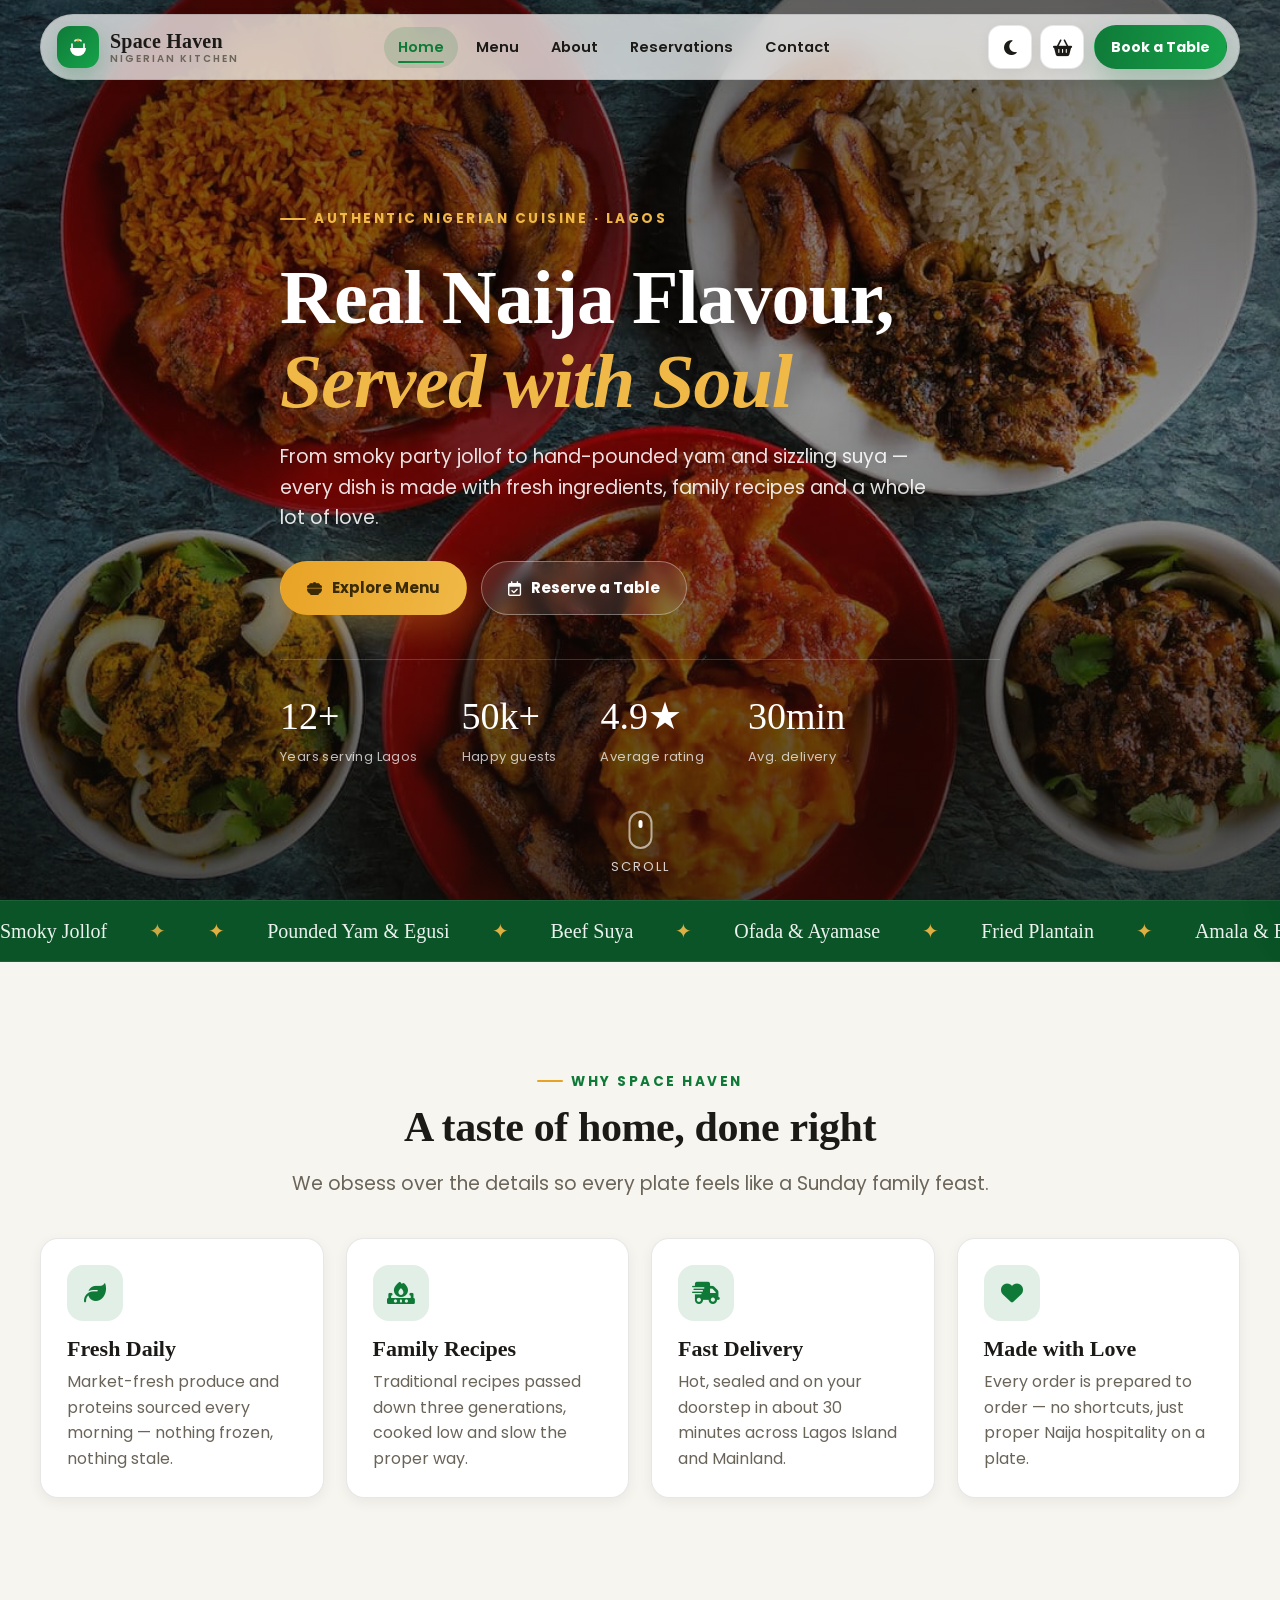
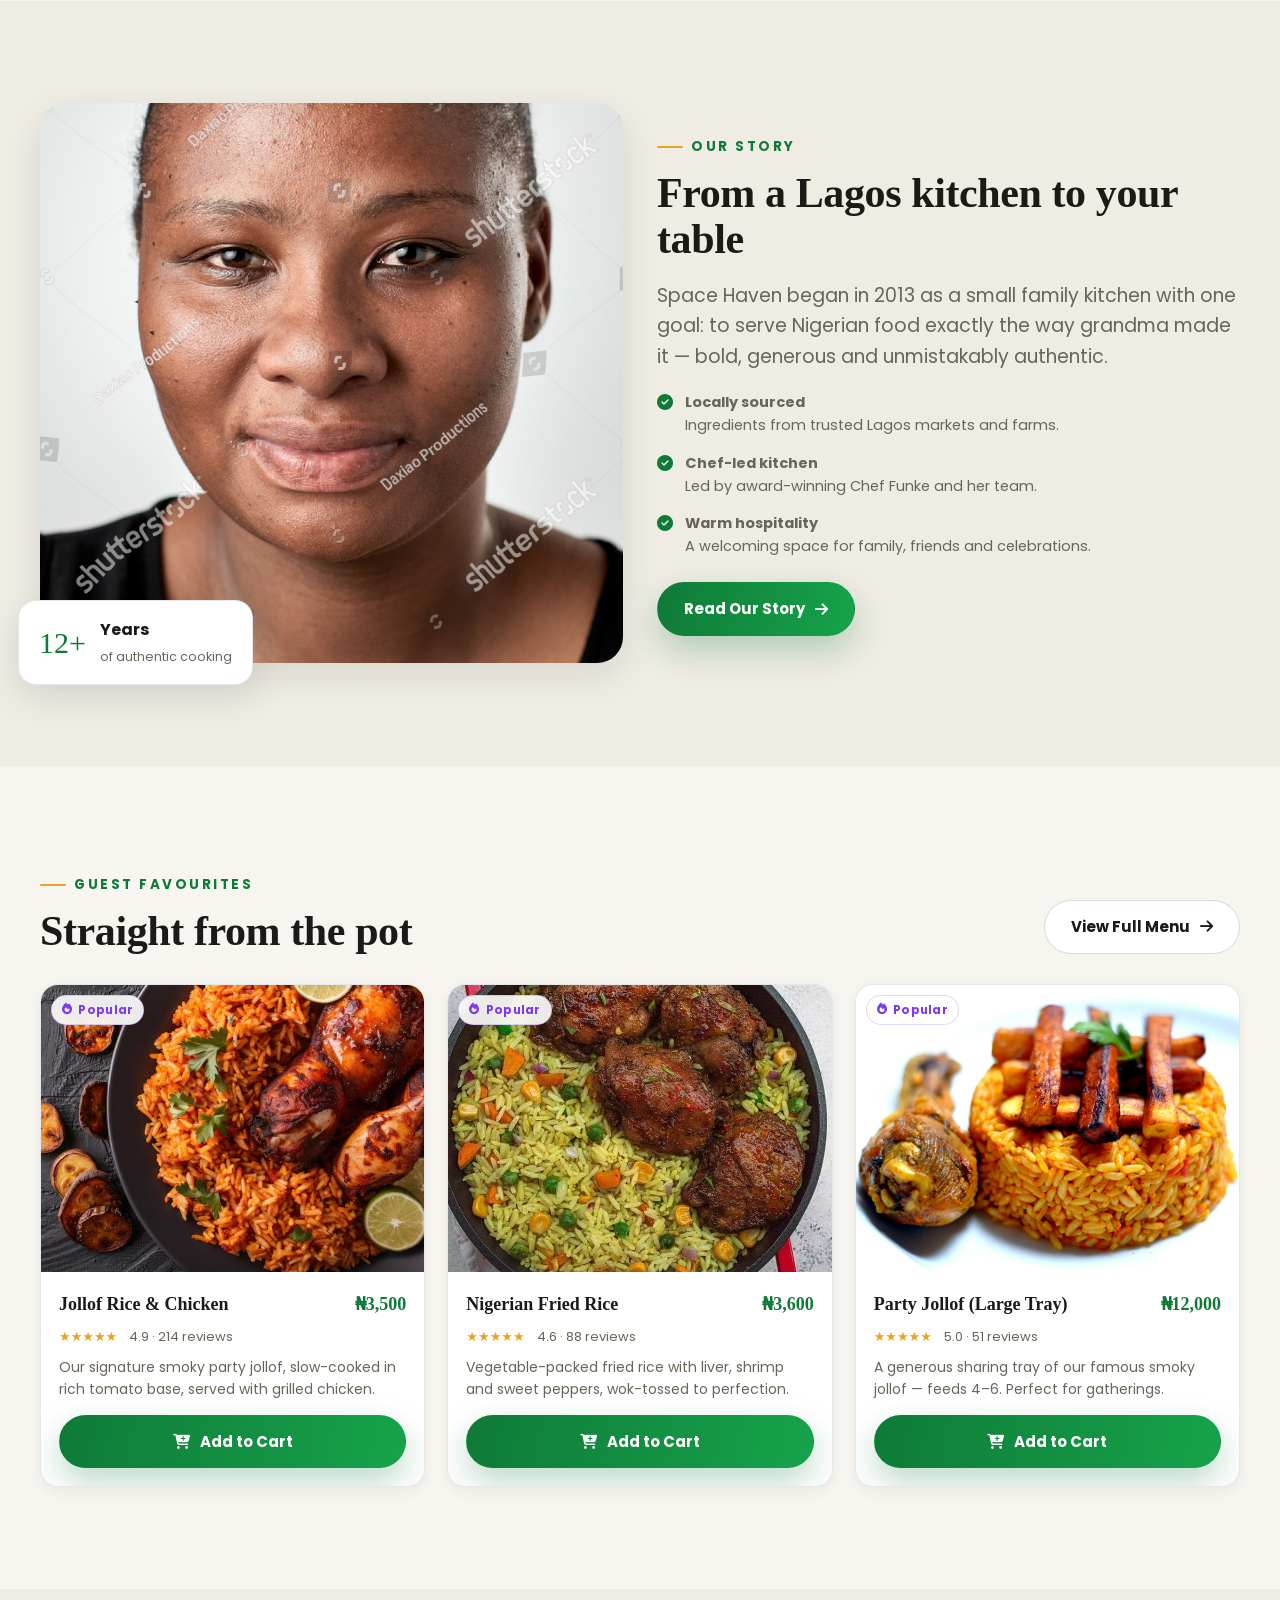
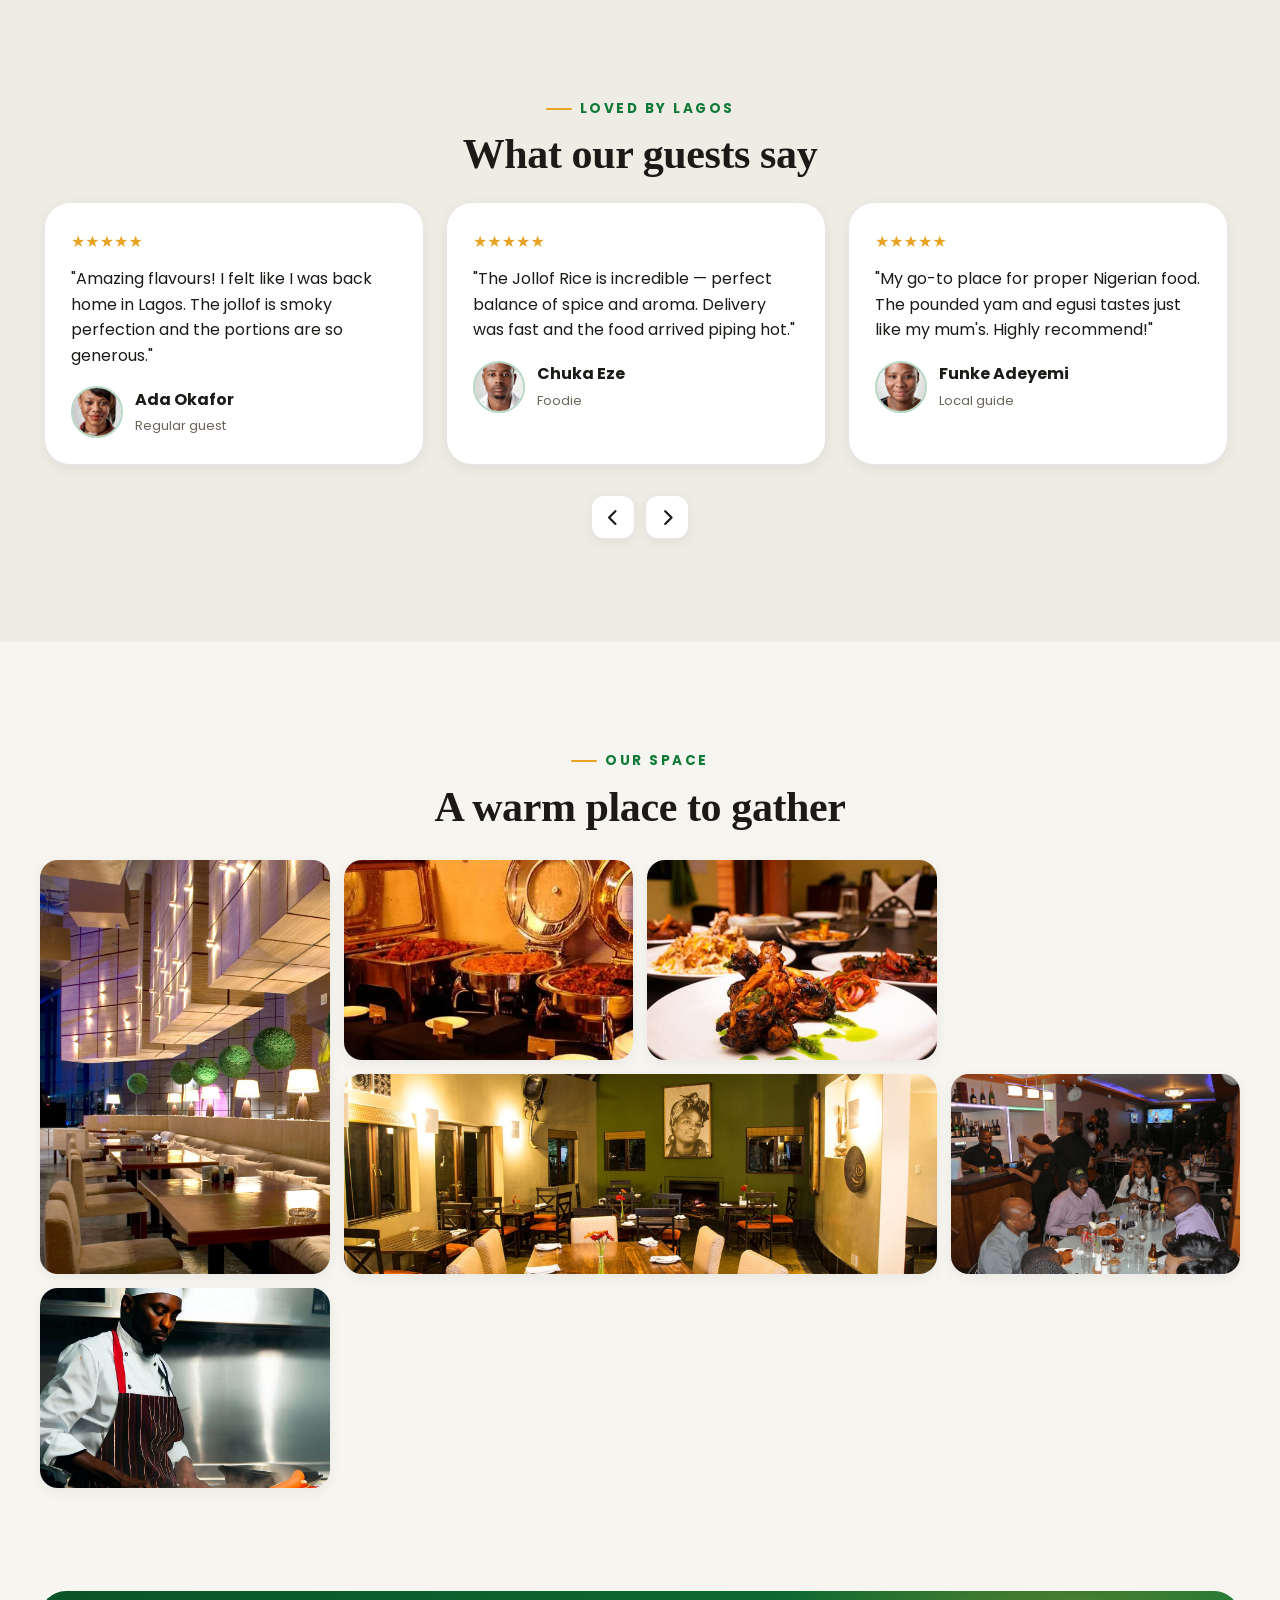
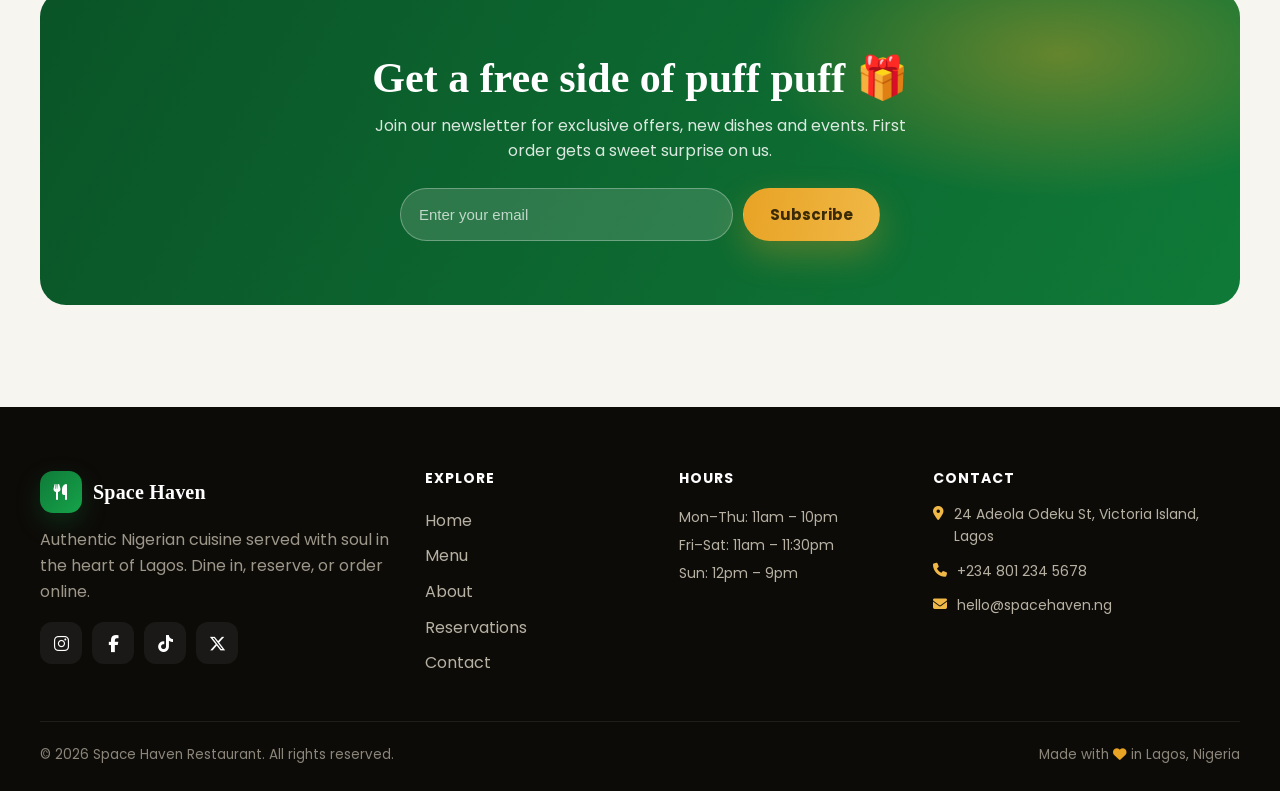
==== commit 662fe07b: "Add files via upload" ====
--- a/index.html
+++ b/index.html
@@ -1,341 +1,341 @@
-<!DOCTYPE html>
-<html lang="en" data-theme="light">
-<head>
-  <meta charset="UTF-8" />
-  <meta name="viewport" content="width=device-width, initial-scale=1.0" />
-  <title>Space Haven — Authentic Nigerian Cuisine in Lagos</title>
-  <meta name="description" content="Space Haven serves authentic Nigerian cuisine — smoky jollof rice, pounded yam & egusi, suya and more. Dine in, book a table, or order online for delivery in Lagos." />
-  <meta name="theme-color" content="#0f7a38" />
-
-  <!-- Open Graph / social -->
-  <meta property="og:type" content="restaurant" />
-  <meta property="og:title" content="Space Haven — Authentic Nigerian Cuisine" />
-  <meta property="og:description" content="Real Naija flavour, made with love, spice and tradition. Dine in, reserve a table, or order online." />
-  <meta property="og:image" content="images/jollof rice and chicken.avif" />
-
-  <link rel="icon" href="data:image/svg+xml,%3Csvg xmlns='http://www.w3.org/2000/svg' viewBox='0 0 32 32'%3E%3Crect width='32' height='32' rx='8' fill='%230f7a38'/%3E%3Cpath d='M8 18h16a8 8 0 0 1-16 0Z' fill='%23fff'/%3E%3Ccircle cx='16' cy='9' r='3' fill='%23f0b846'/%3E%3C/svg%3E" />
-
-  <link rel="preconnect" href="https://fonts.googleapis.com">
-  <link rel="preconnect" href="https://fonts.gstatic.com" crossorigin>
-  <link href="https://fonts.googleapis.com/css2?family=Playfair+Display:ital,wght@0,600;0,700;1,600&family=Poppins:wght@300;400;500;600;700;800&display=swap" rel="stylesheet">
-  <link rel="stylesheet" href="https://cdnjs.cloudflare.com/ajax/libs/font-awesome/6.5.2/css/all.min.css" crossorigin="anonymous" referrerpolicy="no-referrer" />
-  <link rel="stylesheet" href="css/styles.css" />
-
-  <!-- Structured data -->
-  <script type="application/ld+json">
-  {
-    "@context": "https://schema.org",
-    "@type": "Restaurant",
-    "name": "Space Haven",
-    "servesCuisine": "Nigerian",
-    "priceRange": "₦₦",
-    "telephone": "+234-801-234-5678",
-    "address": { "@type": "PostalAddress", "streetAddress": "24 Adeola Odeku St, Victoria Island", "addressLocality": "Lagos", "addressCountry": "NG" },
-    "openingHours": ["Mo-Th 11:00-22:00", "Fr-Sa 11:00-23:30", "Su 12:00-21:00"]
-  }
-  </script>
-</head>
-
-<body>
-  <a class="skip-link" href="#main">Skip to content</a>
-
-  <!-- ============ HEADER ============ -->
-  <header class="site-header">
-    <nav class="nav" aria-label="Primary">
-      <a class="brand" href="index.html" aria-label="Space Haven home">
-        <span class="brand-badge" aria-hidden="true">
-          <svg viewBox="0 0 24 24" fill="none"><path d="M4 13h16a8 8 0 0 1-16 0Z" fill="currentColor"/><path d="M6 13V9m12 4V9M9 6c0-1.5 6-1.5 6 0" stroke="currentColor" stroke-width="1.6" stroke-linecap="round"/><circle cx="12" cy="5" r="1.6" fill="#f0b846"/></svg>
-        </span>
-        <span class="brand-name">Space Haven<small>Nigerian Kitchen</small></span>
-      </a>
-
-      <div class="nav-links">
-        <a href="index.html">Home</a>
-        <a href="menu.html">Menu</a>
-        <a href="about.html">About</a>
-        <a href="reservations.html">Reservations</a>
-        <a href="contact.html">Contact</a>
-      </div>
-
-      <div class="nav-actions">
-        <button class="icon-btn theme-toggle" data-theme-toggle type="button" aria-label="Toggle dark mode">
-          <i class="fa-solid fa-moon"></i><i class="fa-solid fa-sun"></i>
-        </button>
-        <button class="icon-btn" data-open-cart type="button" aria-label="Open cart">
-          <i class="fa-solid fa-basket-shopping"></i>
-          <span class="cart-count" aria-hidden="true">0</span>
-        </button>
-        <a class="btn primary small" href="reservations.html" style="margin-left:2px">Book a Table</a>
-        <button class="icon-btn nav-toggle" type="button" aria-label="Open menu" aria-controls="drawer">
-          <span class="hamburger" aria-hidden="true"><span></span><span></span><span></span></span>
-        </button>
-      </div>
-    </nav>
-  </header>
-
-  <!-- Shared drawer / cart / backdrop -->
-  <div class="drawer-backdrop"></div>
-
-  <aside class="drawer" id="drawer" role="dialog" aria-modal="true" aria-label="Mobile menu">
-    <div class="drawer-head">
-      <span class="brand"><span class="brand-badge" aria-hidden="true"><i class="fa-solid fa-utensils" style="font-size:16px"></i></span><span class="brand-name">Space Haven</span></span>
-      <button class="icon-btn" id="drawerClose" type="button" aria-label="Close menu"><i class="fa-solid fa-xmark"></i></button>
-    </div>
-    <nav class="drawer-links" aria-label="Mobile">
-      <a href="index.html">Home</a>
-      <a href="menu.html">Menu</a>
-      <a href="about.html">About</a>
-      <a href="reservations.html">Reservations</a>
-      <a href="contact.html">Contact</a>
-    </nav>
-    <div class="drawer-foot">
-      <a class="btn primary block" href="reservations.html">Book a Table</a>
-      <div class="drawer-social">
-        <a href="#" aria-label="Instagram"><i class="fab fa-instagram"></i></a>
-        <a href="#" aria-label="Facebook"><i class="fab fa-facebook-f"></i></a>
-        <a href="#" aria-label="TikTok"><i class="fab fa-tiktok"></i></a>
-        <a href="#" aria-label="X"><i class="fab fa-x-twitter"></i></a>
-      </div>
-    </div>
-  </aside>
-
-  <aside class="cart-drawer" id="cartDrawer" role="dialog" aria-modal="true" aria-label="Shopping cart">
-    <div class="cart-head">
-      <h3>Your Order</h3>
-      <button class="icon-btn" id="cartClose" type="button" aria-label="Close cart"><i class="fa-solid fa-xmark"></i></button>
-    </div>
-    <div class="cart-items" id="cartItems"></div>
-    <div class="cart-foot">
-      <div class="cart-line"><span>Subtotal</span><span data-cart-subtotal>₦0</span></div>
-      <div class="cart-line"><span>Delivery</span><span data-cart-delivery>₦0</span></div>
-      <div class="cart-line total"><span>Total</span><span data-cart-total>₦0</span></div>
-      <a class="btn primary block" href="menu.html#checkout">Checkout</a>
-    </div>
-  </aside>
-
-  <main id="main">
-    <!-- ============ HERO ============ -->
-    <section class="hero">
-      <div class="hero-bg"><img src="images/hero background.jpeg" alt="" aria-hidden="true"></div>
-      <div class="container hero-inner">
-        <p class="eyebrow" data-reveal>Authentic Nigerian Cuisine · Lagos</p>
-        <h1 data-reveal data-delay="1">Real Naija Flavour, <span class="hl">Served with Soul</span></h1>
-        <p class="lead" data-reveal data-delay="2">From smoky party jollof to hand-pounded yam and sizzling suya — every dish is made with fresh ingredients, family recipes and a whole lot of love.</p>
-        <div class="hero-cta" data-reveal data-delay="3">
-          <a class="btn accent" href="menu.html"><i class="fa-solid fa-bowl-food"></i> Explore Menu</a>
-          <a class="btn ghost" href="reservations.html"><i class="fa-regular fa-calendar-check"></i> Reserve a Table</a>
-        </div>
-        <div class="hero-stats" data-reveal data-delay="4">
-          <div><div class="num" data-count="12" data-suffix="+">0</div><div class="lbl">Years serving Lagos</div></div>
-          <div><div class="num" data-count="50" data-suffix="k+">0</div><div class="lbl">Happy guests</div></div>
-          <div><div class="num" data-count="4.9" data-decimals="1" data-suffix="★">0</div><div class="lbl">Average rating</div></div>
-          <div><div class="num" data-count="30" data-suffix="min">0</div><div class="lbl">Avg. delivery</div></div>
-        </div>
-      </div>
-      <div class="scroll-cue" aria-hidden="true"><span class="mouse"></span>SCROLL</div>
-    </section>
-
-    <!-- ============ MARQUEE ============ -->
-    <div class="marquee" aria-hidden="true">
-      <div class="marquee-track">
-        <span>Smoky Jollof<span></span></span><span>Pounded Yam &amp; Egusi</span><span>Beef Suya</span><span>Ofada &amp; Ayamase</span><span>Fried Plantain</span><span>Amala &amp; Ewedu</span>
-        <span>Smoky Jollof</span><span>Pounded Yam &amp; Egusi</span><span>Beef Suya</span><span>Ofada &amp; Ayamase</span><span>Fried Plantain</span><span>Amala &amp; Ewedu</span>
-      </div>
-    </div>
-
-    <!-- ============ FEATURES ============ -->
-    <section class="section">
-      <div class="container">
-        <div class="center" style="margin-bottom:12px">
-          <p class="eyebrow" data-reveal>Why Space Haven</p>
-          <h2 class="section-title" data-reveal data-delay="1">A taste of home, done right</h2>
-          <p class="lead" data-reveal data-delay="2">We obsess over the details so every plate feels like a Sunday family feast.</p>
-        </div>
-        <div class="grid cols-4" style="margin-top:38px">
-          <div class="card feature" data-reveal><div class="ic"><i class="fa-solid fa-leaf"></i></div><h3>Fresh Daily</h3><p>Market-fresh produce and proteins sourced every morning — nothing frozen, nothing stale.</p></div>
-          <div class="card feature" data-reveal data-delay="1"><div class="ic"><i class="fa-solid fa-fire-burner"></i></div><h3>Family Recipes</h3><p>Traditional recipes passed down three generations, cooked low and slow the proper way.</p></div>
-          <div class="card feature" data-reveal data-delay="2"><div class="ic"><i class="fa-solid fa-truck-fast"></i></div><h3>Fast Delivery</h3><p>Hot, sealed and on your doorstep in about 30 minutes across Lagos Island and Mainland.</p></div>
-          <div class="card feature" data-reveal data-delay="3"><div class="ic"><i class="fa-solid fa-heart"></i></div><h3>Made with Love</h3><p>Every order is prepared to order — no shortcuts, just proper Naija hospitality on a plate.</p></div>
-        </div>
-      </div>
-    </section>
-
-    <!-- ============ ABOUT SPLIT ============ -->
-    <section class="section tint">
-      <div class="container split">
-        <div class="split-media" data-reveal>
-          <img src="images/funke.jpg" alt="Chef preparing traditional Nigerian dishes at Space Haven">
-          <div class="badge-float"><div class="big">12+</div><div><b>Years</b><br><small>of authentic cooking</small></div></div>
-        </div>
-        <div data-reveal data-delay="1">
-          <p class="eyebrow">Our Story</p>
-          <h2 class="section-title">From a Lagos kitchen to your table</h2>
-          <p class="lead">Space Haven began in 2013 as a small family kitchen with one goal: to serve Nigerian food exactly the way grandma made it — bold, generous and unmistakably authentic.</p>
-          <div class="tick"><i class="fa-solid fa-circle-check"></i><span><b>Locally sourced</b>Ingredients from trusted Lagos markets and farms.</span></div>
-          <div class="tick"><i class="fa-solid fa-circle-check"></i><span><b>Chef-led kitchen</b>Led by award-winning Chef Funke and her team.</span></div>
-          <div class="tick"><i class="fa-solid fa-circle-check"></i><span><b>Warm hospitality</b>A welcoming space for family, friends and celebrations.</span></div>
-          <a class="btn primary" href="about.html" style="margin-top:24px">Read Our Story <i class="fa-solid fa-arrow-right"></i></a>
-        </div>
-      </div>
-    </section>
-
-    <!-- ============ FEATURED DISHES ============ -->
-    <section class="section">
-      <div class="container">
-        <div class="featured-head">
-          <div data-reveal>
-            <p class="eyebrow">Guest Favourites</p>
-            <h2 class="section-title" style="margin:0">Straight from the pot</h2>
-          </div>
-          <a class="btn" href="menu.html" data-reveal data-delay="1">View Full Menu <i class="fa-solid fa-arrow-right"></i></a>
-        </div>
-        <div class="menu-grid" id="featuredGrid" style="margin-top:30px"></div>
-      </div>
-    </section>
-
-    <!-- ============ TESTIMONIALS ============ -->
-    <section class="section tint">
-      <div class="container">
-        <div class="center">
-          <p class="eyebrow" data-reveal>Loved by Lagos</p>
-          <h2 class="section-title" data-reveal data-delay="1">What our guests say</h2>
-        </div>
-        <div class="tst-wrap" data-reveal data-delay="2">
-          <div class="tst-track" id="tstTrack">
-            <article class="tst">
-              <div class="stars" aria-hidden="true">★★★★★</div>
-              <blockquote>"Amazing flavours! I felt like I was back home in Lagos. The jollof is smoky perfection and the portions are so generous."</blockquote>
-              <div class="who"><img src="images/ada.jpg" alt="Ada"><div><b>Ada Okafor</b><span>Regular guest</span></div></div>
-            </article>
-            <article class="tst">
-              <div class="stars" aria-hidden="true">★★★★★</div>
-              <blockquote>"The Jollof Rice is incredible — perfect balance of spice and aroma. Delivery was fast and the food arrived piping hot."</blockquote>
-              <div class="who"><img src="images/chuka.jpg" alt="Chuka"><div><b>Chuka Eze</b><span>Foodie</span></div></div>
-            </article>
-            <article class="tst">
-              <div class="stars" aria-hidden="true">★★★★★</div>
-              <blockquote>"My go-to place for proper Nigerian food. The pounded yam and egusi tastes just like my mum's. Highly recommend!"</blockquote>
-              <div class="who"><img src="images/funke.jpg" alt="Funke"><div><b>Funke Adeyemi</b><span>Local guide</span></div></div>
-            </article>
-            <article class="tst">
-              <div class="stars" aria-hidden="true">★★★★★</div>
-              <blockquote>"Booked for a birthday of 10 and everyone was blown away. Great ambience, attentive service and unforgettable suya."</blockquote>
-              <div class="who"><img src="images/ada.jpg" alt="Ngozi"><div><b>Ngozi B.</b><span>Celebrated here</span></div></div>
-            </article>
-          </div>
-          <div class="tst-controls">
-            <button class="icon-btn" id="tstPrev" type="button" aria-label="Previous review"><i class="fa-solid fa-chevron-left"></i></button>
-            <button class="icon-btn" id="tstNext" type="button" aria-label="Next review"><i class="fa-solid fa-chevron-right"></i></button>
-          </div>
-        </div>
-      </div>
-    </section>
-
-    <!-- ============ GALLERY ============ -->
-    <section class="section">
-      <div class="container">
-        <div class="center">
-          <p class="eyebrow" data-reveal>Our Space</p>
-          <h2 class="section-title" data-reveal data-delay="1">A warm place to gather</h2>
-        </div>
-        <div class="gallery" style="margin-top:30px" data-reveal>
-          <a href="images/ambiance 1.jpg" class="tall" data-lightbox><img src="images/ambiance 1.jpg" alt="Restaurant interior"></a>
-          <a href="images/ambience 2.webp" data-lightbox><img src="images/ambience 2.webp" alt="Dining area"></a>
-          <a href="images/ambience 3.jpg" data-lightbox><img src="images/ambience 3.jpg" alt="Cosy corner seating"></a>
-          <a href="images/ambience 5.jpg" class="wide" data-lightbox><img src="images/ambience 5.jpg" alt="Bar and lounge"></a>
-          <a href="images/ambience 4.png" data-lightbox><img src="images/ambience 4.png" alt="Table setting"></a>
-          <a href="images/ambience 6.webp" data-lightbox><img src="images/ambience 6.webp" alt="Ambient lighting"></a>
-        </div>
-      </div>
-    </section>
-
-    <!-- ============ CTA / NEWSLETTER ============ -->
-    <section class="section" style="padding-top:0">
-      <div class="container">
-        <div class="cta-band" data-reveal>
-          <h2>Get a free side of puff puff 🎁</h2>
-          <p>Join our newsletter for exclusive offers, new dishes and events. First order gets a sweet surprise on us.</p>
-          <form class="newsletter" data-newsletter novalidate>
-            <input type="email" placeholder="Enter your email" aria-label="Email address" required>
-            <button class="btn accent" type="submit">Subscribe</button>
-          </form>
-        </div>
-      </div>
-    </section>
-  </main>
-
-  <!-- ============ FOOTER ============ -->
-  <footer class="site-footer">
-    <div class="container footer-grid">
-      <div class="footer-brand">
-        <span class="brand"><span class="brand-badge" aria-hidden="true"><i class="fa-solid fa-utensils" style="font-size:16px"></i></span><span class="brand-name" style="color:#fff">Space Haven</span></span>
-        <p>Authentic Nigerian cuisine served with soul in the heart of Lagos. Dine in, reserve, or order online.</p>
-        <div class="footer-social">
-          <a href="#" aria-label="Instagram"><i class="fab fa-instagram"></i></a>
-          <a href="#" aria-label="Facebook"><i class="fab fa-facebook-f"></i></a>
-          <a href="#" aria-label="TikTok"><i class="fab fa-tiktok"></i></a>
-          <a href="#" aria-label="X"><i class="fab fa-x-twitter"></i></a>
-        </div>
-      </div>
-      <div>
-        <h4>Explore</h4>
-        <a href="index.html">Home</a><br><a href="menu.html">Menu</a><br><a href="about.html">About</a><br><a href="reservations.html">Reservations</a><br><a href="contact.html">Contact</a>
-      </div>
-      <div>
-        <h4>Hours</h4>
-        <p style="color:#b7b1a3;font-size:14px;line-height:2">Mon–Thu: 11am – 10pm<br>Fri–Sat: 11am – 11:30pm<br>Sun: 12pm – 9pm</p>
-      </div>
-      <div>
-        <h4>Contact</h4>
-        <ul class="footer-contact">
-          <li><i class="fa-solid fa-location-dot"></i> 24 Adeola Odeku St, Victoria Island, Lagos</li>
-          <li><i class="fa-solid fa-phone"></i> +234 801 234 5678</li>
-          <li><i class="fa-solid fa-envelope"></i> hello@spacehaven.ng</li>
-        </ul>
-      </div>
-    </div>
-    <div class="container footer-bottom">
-      <span>© <span data-year>2025</span> Space Haven Restaurant. All rights reserved.</span>
-      <span>Made with <i class="fa-solid fa-heart" style="color:#e8a325"></i> in Lagos, Nigeria</span>
-    </div>
-  </footer>
-
-  <!-- Floating + overlays -->
-  <button class="icon-btn to-top" type="button" aria-label="Back to top"><i class="fa-solid fa-arrow-up"></i></button>
-
-  <div class="lightbox" id="lightbox" aria-hidden="true">
-    <button class="lb-btn lb-close" id="lbClose" type="button" aria-label="Close"><i class="fa-solid fa-xmark"></i></button>
-    <button class="lb-btn lb-prev" id="lbPrev" type="button" aria-label="Previous"><i class="fa-solid fa-chevron-left"></i></button>
-    <img id="lightboxImg" src="" alt="Gallery image enlarged">
-    <button class="lb-btn lb-next" id="lbNext" type="button" aria-label="Next"><i class="fa-solid fa-chevron-right"></i></button>
-  </div>
-
-  <script src="js/data.js"></script>
-  <script src="js/app.js"></script>
-  <script>
-    /* Render featured dishes on the home page */
-    (function () {
-      const grid = document.getElementById("featuredGrid");
-      if (!grid || !window.MENU) return;
-      const money = (n) => "₦" + Number(n).toLocaleString("en-NG");
-      const featured = window.MENU.filter((d) => (d.tags || []).includes("pop")).slice(0, 3);
-      grid.innerHTML = featured.map((d) => `
-        <article class="dish" data-id="${d.id}">
-          <div class="dish-media"><img src="${d.img}" alt="${d.name}" loading="lazy">
-            <div class="dish-tags"><span class="tag pop"><i class="fa-solid fa-fire"></i>Popular</span></div>
-          </div>
-          <div class="dish-body">
-            <div class="dish-head"><h3>${d.name}</h3><span class="dish-price">${money(d.price)}</span></div>
-            <div class="dish-meta"><span class="stars">★★★★★</span><span>${d.rating.toFixed(1)} · ${d.reviews} reviews</span></div>
-            <p>${d.desc}</p>
-            <div class="dish-foot"><button class="btn primary block" type="button" data-add><i class="fa-solid fa-cart-plus"></i> Add to Cart</button></div>
-          </div>
-        </article>`).join("");
-      grid.addEventListener("click", (e) => {
-        const card = e.target.closest(".dish");
-        if (card && e.target.closest("[data-add]")) window.SH.addToCart(card.dataset.id, 1);
-      });
-    })();
-  </script>
-</body>
-</html>
+<!DOCTYPE html>
+<html lang="en" data-theme="light">
+<head>
+  <meta charset="UTF-8" />
+  <meta name="viewport" content="width=device-width, initial-scale=1.0" />
+  <title>Space Haven — Authentic Nigerian Cuisine in Lagos</title>
+  <meta name="description" content="Space Haven serves authentic Nigerian cuisine — smoky jollof rice, pounded yam & egusi, suya and more. Dine in, book a table, or order online for delivery in Lagos." />
+  <meta name="theme-color" content="#0f7a38" />
+
+  <!-- Open Graph / social -->
+  <meta property="og:type" content="restaurant" />
+  <meta property="og:title" content="Space Haven — Authentic Nigerian Cuisine" />
+  <meta property="og:description" content="Real Naija flavour, made with love, spice and tradition. Dine in, reserve a table, or order online." />
+  <meta property="og:image" content="images/jollof rice and chicken.avif" />
+
+  <link rel="icon" href="data:image/svg+xml,%3Csvg xmlns='http://www.w3.org/2000/svg' viewBox='0 0 32 32'%3E%3Crect width='32' height='32' rx='8' fill='%230f7a38'/%3E%3Cpath d='M8 18h16a8 8 0 0 1-16 0Z' fill='%23fff'/%3E%3Ccircle cx='16' cy='9' r='3' fill='%23f0b846'/%3E%3C/svg%3E" />
+
+  <link rel="preconnect" href="https://fonts.googleapis.com">
+  <link rel="preconnect" href="https://fonts.gstatic.com" crossorigin>
+  <link href="https://fonts.googleapis.com/css2?family=Playfair+Display:ital,wght@0,600;0,700;1,600&family=Poppins:wght@300;400;500;600;700;800&display=swap" rel="stylesheet">
+  <link rel="stylesheet" href="https://cdnjs.cloudflare.com/ajax/libs/font-awesome/6.5.2/css/all.min.css" crossorigin="anonymous" referrerpolicy="no-referrer" />
+  <link rel="stylesheet" href="css/styles.css" />
+
+  <!-- Structured data -->
+  <script type="application/ld+json">
+  {
+    "@context": "https://schema.org",
+    "@type": "Restaurant",
+    "name": "Space Haven",
+    "servesCuisine": "Nigerian",
+    "priceRange": "₦₦",
+    "telephone": "+234-801-234-5678",
+    "address": { "@type": "PostalAddress", "streetAddress": "24 Adeola Odeku St, Victoria Island", "addressLocality": "Lagos", "addressCountry": "NG" },
+    "openingHours": ["Mo-Th 11:00-22:00", "Fr-Sa 11:00-23:30", "Su 12:00-21:00"]
+  }
+  </script>
+</head>
+
+<body>
+  <a class="skip-link" href="#main">Skip to content</a>
+
+  <!-- ============ HEADER ============ -->
+  <header class="site-header">
+    <nav class="nav" aria-label="Primary">
+      <a class="brand" href="index.html" aria-label="Space Haven home">
+        <span class="brand-badge" aria-hidden="true">
+          <svg viewBox="0 0 24 24" fill="none"><path d="M4 13h16a8 8 0 0 1-16 0Z" fill="currentColor"/><path d="M6 13V9m12 4V9M9 6c0-1.5 6-1.5 6 0" stroke="currentColor" stroke-width="1.6" stroke-linecap="round"/><circle cx="12" cy="5" r="1.6" fill="#f0b846"/></svg>
+        </span>
+        <span class="brand-name">Space Haven<small>Nigerian Kitchen</small></span>
+      </a>
+
+      <div class="nav-links">
+        <a href="index.html">Home</a>
+        <a href="menu.html">Menu</a>
+        <a href="about.html">About</a>
+        <a href="reservations.html">Reservations</a>
+        <a href="contact.html">Contact</a>
+      </div>
+
+      <div class="nav-actions">
+        <button class="icon-btn theme-toggle" data-theme-toggle type="button" aria-label="Toggle dark mode">
+          <i class="fa-solid fa-moon"></i><i class="fa-solid fa-sun"></i>
+        </button>
+        <button class="icon-btn" data-open-cart type="button" aria-label="Open cart">
+          <i class="fa-solid fa-basket-shopping"></i>
+          <span class="cart-count" aria-hidden="true">0</span>
+        </button>
+        <a class="btn primary small" href="reservations.html" style="margin-left:2px">Book a Table</a>
+        <button class="icon-btn nav-toggle" type="button" aria-label="Open menu" aria-controls="drawer">
+          <span class="hamburger" aria-hidden="true"><span></span><span></span><span></span></span>
+        </button>
+      </div>
+    </nav>
+  </header>
+
+  <!-- Shared drawer / cart / backdrop -->
+  <div class="drawer-backdrop"></div>
+
+  <aside class="drawer" id="drawer" role="dialog" aria-modal="true" aria-label="Mobile menu">
+    <div class="drawer-head">
+      <span class="brand"><span class="brand-badge" aria-hidden="true"><i class="fa-solid fa-utensils" style="font-size:16px"></i></span><span class="brand-name">Space Haven</span></span>
+      <button class="icon-btn" id="drawerClose" type="button" aria-label="Close menu"><i class="fa-solid fa-xmark"></i></button>
+    </div>
+    <nav class="drawer-links" aria-label="Mobile">
+      <a href="index.html">Home</a>
+      <a href="menu.html">Menu</a>
+      <a href="about.html">About</a>
+      <a href="reservations.html">Reservations</a>
+      <a href="contact.html">Contact</a>
+    </nav>
+    <div class="drawer-foot">
+      <a class="btn primary block" href="reservations.html">Book a Table</a>
+      <div class="drawer-social">
+        <a href="#" aria-label="Instagram"><i class="fab fa-instagram"></i></a>
+        <a href="#" aria-label="Facebook"><i class="fab fa-facebook-f"></i></a>
+        <a href="#" aria-label="TikTok"><i class="fab fa-tiktok"></i></a>
+        <a href="#" aria-label="X"><i class="fab fa-x-twitter"></i></a>
+      </div>
+    </div>
+  </aside>
+
+  <aside class="cart-drawer" id="cartDrawer" role="dialog" aria-modal="true" aria-label="Shopping cart">
+    <div class="cart-head">
+      <h3>Your Order</h3>
+      <button class="icon-btn" id="cartClose" type="button" aria-label="Close cart"><i class="fa-solid fa-xmark"></i></button>
+    </div>
+    <div class="cart-items" id="cartItems"></div>
+    <div class="cart-foot">
+      <div class="cart-line"><span>Subtotal</span><span data-cart-subtotal>₦0</span></div>
+      <div class="cart-line"><span>Delivery</span><span data-cart-delivery>₦0</span></div>
+      <div class="cart-line total"><span>Total</span><span data-cart-total>₦0</span></div>
+      <a class="btn primary block" href="menu.html#checkout">Checkout</a>
+    </div>
+  </aside>
+
+  <main id="main">
+    <!-- ============ HERO ============ -->
+    <section class="hero">
+      <div class="hero-bg"><img src="images/hero background.jpeg" alt="" aria-hidden="true"></div>
+      <div class="container hero-inner">
+        <p class="eyebrow" data-reveal>Authentic Nigerian Cuisine · Lagos</p>
+        <h1 data-reveal data-delay="1">Real Naija Flavour, <span class="hl">Served with Soul</span></h1>
+        <p class="lead" data-reveal data-delay="2">From smoky party jollof to hand-pounded yam and sizzling suya — every dish is made with fresh ingredients, family recipes and a whole lot of love.</p>
+        <div class="hero-cta" data-reveal data-delay="3">
+          <a class="btn accent" href="menu.html"><i class="fa-solid fa-bowl-food"></i> Explore Menu</a>
+          <a class="btn ghost" href="reservations.html"><i class="fa-regular fa-calendar-check"></i> Reserve a Table</a>
+        </div>
+        <div class="hero-stats" data-reveal data-delay="4">
+          <div><div class="num" data-count="12" data-suffix="+">0</div><div class="lbl">Years serving Lagos</div></div>
+          <div><div class="num" data-count="50" data-suffix="k+">0</div><div class="lbl">Happy guests</div></div>
+          <div><div class="num" data-count="4.9" data-decimals="1" data-suffix="★">0</div><div class="lbl">Average rating</div></div>
+          <div><div class="num" data-count="30" data-suffix="min">0</div><div class="lbl">Avg. delivery</div></div>
+        </div>
+      </div>
+      <div class="scroll-cue" aria-hidden="true"><span class="mouse"></span>SCROLL</div>
+    </section>
+
+    <!-- ============ MARQUEE ============ -->
+    <div class="marquee" aria-hidden="true">
+      <div class="marquee-track">
+        <span>Smoky Jollof<span></span></span><span>Pounded Yam &amp; Egusi</span><span>Beef Suya</span><span>Ofada &amp; Ayamase</span><span>Fried Plantain</span><span>Amala &amp; Ewedu</span>
+        <span>Smoky Jollof</span><span>Pounded Yam &amp; Egusi</span><span>Beef Suya</span><span>Ofada &amp; Ayamase</span><span>Fried Plantain</span><span>Amala &amp; Ewedu</span>
+      </div>
+    </div>
+
+    <!-- ============ FEATURES ============ -->
+    <section class="section">
+      <div class="container">
+        <div class="center" style="margin-bottom:12px">
+          <p class="eyebrow" data-reveal>Why Space Haven</p>
+          <h2 class="section-title" data-reveal data-delay="1">A taste of home, done right</h2>
+          <p class="lead" data-reveal data-delay="2">We obsess over the details so every plate feels like a Sunday family feast.</p>
+        </div>
+        <div class="grid cols-4" style="margin-top:38px">
+          <div class="card feature" data-reveal><div class="ic"><i class="fa-solid fa-leaf"></i></div><h3>Fresh Daily</h3><p>Market-fresh produce and proteins sourced every morning — nothing frozen, nothing stale.</p></div>
+          <div class="card feature" data-reveal data-delay="1"><div class="ic"><i class="fa-solid fa-fire-burner"></i></div><h3>Family Recipes</h3><p>Traditional recipes passed down three generations, cooked low and slow the proper way.</p></div>
+          <div class="card feature" data-reveal data-delay="2"><div class="ic"><i class="fa-solid fa-truck-fast"></i></div><h3>Fast Delivery</h3><p>Hot, sealed and on your doorstep in about 30 minutes across Lagos Island and Mainland.</p></div>
+          <div class="card feature" data-reveal data-delay="3"><div class="ic"><i class="fa-solid fa-heart"></i></div><h3>Made with Love</h3><p>Every order is prepared to order — no shortcuts, just proper Naija hospitality on a plate.</p></div>
+        </div>
+      </div>
+    </section>
+
+    <!-- ============ ABOUT SPLIT ============ -->
+    <section class="section tint">
+      <div class="container split">
+        <div class="split-media" data-reveal>
+          <img src="images/funke.jpg" alt="Chef preparing traditional Nigerian dishes at Space Haven">
+          <div class="badge-float"><div class="big">12+</div><div><b>Years</b><br><small>of authentic cooking</small></div></div>
+        </div>
+        <div data-reveal data-delay="1">
+          <p class="eyebrow">Our Story</p>
+          <h2 class="section-title">From a Lagos kitchen to your table</h2>
+          <p class="lead">Space Haven began in 2013 as a small family kitchen with one goal: to serve Nigerian food exactly the way grandma made it — bold, generous and unmistakably authentic.</p>
+          <div class="tick"><i class="fa-solid fa-circle-check"></i><span><b>Locally sourced</b>Ingredients from trusted Lagos markets and farms.</span></div>
+          <div class="tick"><i class="fa-solid fa-circle-check"></i><span><b>Chef-led kitchen</b>Led by award-winning Chef Funke and her team.</span></div>
+          <div class="tick"><i class="fa-solid fa-circle-check"></i><span><b>Warm hospitality</b>A welcoming space for family, friends and celebrations.</span></div>
+          <a class="btn primary" href="about.html" style="margin-top:24px">Read Our Story <i class="fa-solid fa-arrow-right"></i></a>
+        </div>
+      </div>
+    </section>
+
+    <!-- ============ FEATURED DISHES ============ -->
+    <section class="section">
+      <div class="container">
+        <div class="featured-head">
+          <div data-reveal>
+            <p class="eyebrow">Guest Favourites</p>
+            <h2 class="section-title" style="margin:0">Straight from the pot</h2>
+          </div>
+          <a class="btn" href="menu.html" data-reveal data-delay="1">View Full Menu <i class="fa-solid fa-arrow-right"></i></a>
+        </div>
+        <div class="menu-grid" id="featuredGrid" style="margin-top:30px"></div>
+      </div>
+    </section>
+
+    <!-- ============ TESTIMONIALS ============ -->
+    <section class="section tint">
+      <div class="container">
+        <div class="center">
+          <p class="eyebrow" data-reveal>Loved by Lagos</p>
+          <h2 class="section-title" data-reveal data-delay="1">What our guests say</h2>
+        </div>
+        <div class="tst-wrap" data-reveal data-delay="2">
+          <div class="tst-track" id="tstTrack">
+            <article class="tst">
+              <div class="stars" aria-hidden="true">★★★★★</div>
+              <blockquote>"Amazing flavours! I felt like I was back home in Lagos. The jollof is smoky perfection and the portions are so generous."</blockquote>
+              <div class="who"><img src="images/ada.jpg" alt="Ada"><div><b>Ada Okafor</b><span>Regular guest</span></div></div>
+            </article>
+            <article class="tst">
+              <div class="stars" aria-hidden="true">★★★★★</div>
+              <blockquote>"The Jollof Rice is incredible — perfect balance of spice and aroma. Delivery was fast and the food arrived piping hot."</blockquote>
+              <div class="who"><img src="images/chuka.jpg" alt="Chuka"><div><b>Chuka Eze</b><span>Foodie</span></div></div>
+            </article>
+            <article class="tst">
+              <div class="stars" aria-hidden="true">★★★★★</div>
+              <blockquote>"My go-to place for proper Nigerian food. The pounded yam and egusi tastes just like my mum's. Highly recommend!"</blockquote>
+              <div class="who"><img src="images/funke.jpg" alt="Funke"><div><b>Funke Adeyemi</b><span>Local guide</span></div></div>
+            </article>
+            <article class="tst">
+              <div class="stars" aria-hidden="true">★★★★★</div>
+              <blockquote>"Booked for a birthday of 10 and everyone was blown away. Great ambience, attentive service and unforgettable suya."</blockquote>
+              <div class="who"><img src="images/ada.jpg" alt="Ngozi"><div><b>Ngozi B.</b><span>Celebrated here</span></div></div>
+            </article>
+          </div>
+          <div class="tst-controls">
+            <button class="icon-btn" id="tstPrev" type="button" aria-label="Previous review"><i class="fa-solid fa-chevron-left"></i></button>
+            <button class="icon-btn" id="tstNext" type="button" aria-label="Next review"><i class="fa-solid fa-chevron-right"></i></button>
+          </div>
+        </div>
+      </div>
+    </section>
+
+    <!-- ============ GALLERY ============ -->
+    <section class="section">
+      <div class="container">
+        <div class="center">
+          <p class="eyebrow" data-reveal>Our Space</p>
+          <h2 class="section-title" data-reveal data-delay="1">A warm place to gather</h2>
+        </div>
+        <div class="gallery" style="margin-top:30px" data-reveal>
+          <a href="images/ambiance 1.jpg" class="tall" data-lightbox><img src="images/ambiance 1.jpg" alt="Restaurant interior"></a>
+          <a href="images/ambience 2.webp" data-lightbox><img src="images/ambience 2.webp" alt="Dining area"></a>
+          <a href="images/ambience 3.jpg" data-lightbox><img src="images/ambience 3.jpg" alt="Cosy corner seating"></a>
+          <a href="images/ambience 5.jpg" class="wide" data-lightbox><img src="images/ambience 5.jpg" alt="Bar and lounge"></a>
+          <a href="images/ambience 4.png" data-lightbox><img src="images/ambience 4.png" alt="Table setting"></a>
+          <a href="images/ambience 6.webp" data-lightbox><img src="images/ambience 6.webp" alt="Ambient lighting"></a>
+        </div>
+      </div>
+    </section>
+
+    <!-- ============ CTA / NEWSLETTER ============ -->
+    <section class="section" style="padding-top:0">
+      <div class="container">
+        <div class="cta-band" data-reveal>
+          <h2>Get a free side of puff puff 🎁</h2>
+          <p>Join our newsletter for exclusive offers, new dishes and events. First order gets a sweet surprise on us.</p>
+          <form class="newsletter" data-newsletter novalidate>
+            <input type="email" placeholder="Enter your email" aria-label="Email address" required>
+            <button class="btn accent" type="submit">Subscribe</button>
+          </form>
+        </div>
+      </div>
+    </section>
+  </main>
+
+  <!-- ============ FOOTER ============ -->
+  <footer class="site-footer">
+    <div class="container footer-grid">
+      <div class="footer-brand">
+        <span class="brand"><span class="brand-badge" aria-hidden="true"><i class="fa-solid fa-utensils" style="font-size:16px"></i></span><span class="brand-name" style="color:#fff">Space Haven</span></span>
+        <p>Authentic Nigerian cuisine served with soul in the heart of Lagos. Dine in, reserve, or order online.</p>
+        <div class="footer-social">
+          <a href="#" aria-label="Instagram"><i class="fab fa-instagram"></i></a>
+          <a href="#" aria-label="Facebook"><i class="fab fa-facebook-f"></i></a>
+          <a href="#" aria-label="TikTok"><i class="fab fa-tiktok"></i></a>
+          <a href="#" aria-label="X"><i class="fab fa-x-twitter"></i></a>
+        </div>
+      </div>
+      <div>
+        <h4>Explore</h4>
+        <a href="index.html">Home</a><br><a href="menu.html">Menu</a><br><a href="about.html">About</a><br><a href="reservations.html">Reservations</a><br><a href="contact.html">Contact</a>
+      </div>
+      <div>
+        <h4>Hours</h4>
+        <p style="color:#b7b1a3;font-size:14px;line-height:2">Mon–Thu: 11am – 10pm<br>Fri–Sat: 11am – 11:30pm<br>Sun: 12pm – 9pm</p>
+      </div>
+      <div>
+        <h4>Contact</h4>
+        <ul class="footer-contact">
+          <li><i class="fa-solid fa-location-dot"></i> 24 Adeola Odeku St, Victoria Island, Lagos</li>
+          <li><i class="fa-solid fa-phone"></i> +234 801 234 5678</li>
+          <li><i class="fa-solid fa-envelope"></i> hello@spacehaven.ng</li>
+        </ul>
+      </div>
+    </div>
+    <div class="container footer-bottom">
+      <span>© <span data-year>2025</span> Space Haven Restaurant. All rights reserved.</span>
+      <span>Made with <i class="fa-solid fa-heart" style="color:#e8a325"></i> in Lagos, Nigeria</span>
+    </div>
+  </footer>
+
+  <!-- Floating + overlays -->
+  <button class="icon-btn to-top" type="button" aria-label="Back to top"><i class="fa-solid fa-arrow-up"></i></button>
+
+  <div class="lightbox" id="lightbox" aria-hidden="true">
+    <button class="lb-btn lb-close" id="lbClose" type="button" aria-label="Close"><i class="fa-solid fa-xmark"></i></button>
+    <button class="lb-btn lb-prev" id="lbPrev" type="button" aria-label="Previous"><i class="fa-solid fa-chevron-left"></i></button>
+    <img id="lightboxImg" src="" alt="Gallery image enlarged">
+    <button class="lb-btn lb-next" id="lbNext" type="button" aria-label="Next"><i class="fa-solid fa-chevron-right"></i></button>
+  </div>
+
+  <script src="js/data.js"></script>
+  <script src="js/app.js"></script>
+  <script>
+    /* Render featured dishes on the home page */
+    (function () {
+      const grid = document.getElementById("featuredGrid");
+      if (!grid || !window.MENU) return;
+      const money = (n) => "₦" + Number(n).toLocaleString("en-NG");
+      const featured = window.MENU.filter((d) => (d.tags || []).includes("pop")).slice(0, 3);
+      grid.innerHTML = featured.map((d) => `
+        <article class="dish" data-id="${d.id}">
+          <div class="dish-media"><img src="${d.img}" alt="${d.name}" loading="lazy">
+            <div class="dish-tags"><span class="tag pop"><i class="fa-solid fa-fire"></i>Popular</span></div>
+          </div>
+          <div class="dish-body">
+            <div class="dish-head"><h3>${d.name}</h3><span class="dish-price">${money(d.price)}</span></div>
+            <div class="dish-meta"><span class="stars">★★★★★</span><span>${d.rating.toFixed(1)} · ${d.reviews} reviews</span></div>
+            <p>${d.desc}</p>
+            <div class="dish-foot"><button class="btn primary block" type="button" data-add><i class="fa-solid fa-cart-plus"></i> Add to Cart</button></div>
+          </div>
+        </article>`).join("");
+      grid.addEventListener("click", (e) => {
+        const card = e.target.closest(".dish");
+        if (card && e.target.closest("[data-add]")) window.SH.addToCart(card.dataset.id, 1);
+      });
+    })();
+  </script>
+</body>
+</html>
--- a/css/styles.css
+++ b/css/styles.css
@@ -0,0 +1,901 @@
+/* =====================================================================
+   SPACE HAVEN — Authentic Nigerian Cuisine
+   Shared design system + components (light / dark)
+   ===================================================================== */
+
+/* ---------- Design tokens ---------- */
+:root{
+  /* Brand */
+  --brand:        #0f7a38;   /* deep Nigerian green */
+  --brand-2:      #16a34a;   /* vivid green        */
+  --brand-ink:    #0a5427;
+  --accent:       #e8a325;   /* jollof gold        */
+  --accent-2:     #f0b846;
+  --danger:       #d64545;
+
+  /* Neutral surfaces (light) */
+  --bg:           #f7f5f0;
+  --bg-tint:      #efece4;
+  --surface:      #ffffff;
+  --surface-2:    #faf8f4;
+  --text:         #1c1a17;
+  --muted:        #6a6459;
+  --line:         rgba(28,26,23,0.10);
+  --line-strong:  rgba(28,26,23,0.16);
+  --glass:        rgba(255,255,255,0.72);
+  --glass-solid:  rgba(255,255,255,0.9);
+  --overlay:      rgba(20,17,12,0.55);
+
+  /* Effects */
+  --shadow-sm:  0 4px 14px rgba(20,17,12,0.06);
+  --shadow:     0 12px 36px rgba(20,17,12,0.10);
+  --shadow-lg:  0 24px 70px rgba(20,17,12,0.16);
+  --ring:       0 0 0 4px rgba(15,122,56,0.16);
+
+  /* Geometry */
+  --maxw: 1200px;
+  --radius-sm: 12px;
+  --radius: 18px;
+  --radius-lg: 26px;
+  --radius-pill: 999px;
+
+  /* Motion */
+  --ease: cubic-bezier(.22,1,.36,1);
+  --fast: 160ms;
+  --dur: 300ms;
+  --slow: 720ms;
+
+  /* Spacing / type (fluid) */
+  --pad-page: clamp(14px, 3vw, 48px);
+  --pad-sec:  clamp(56px, 8vw, 104px);
+  --pad-card: clamp(16px, 2.6vw, 26px);
+  --gap-1: clamp(10px, 1.6vw, 14px);
+  --gap-2: clamp(14px, 2.4vw, 22px);
+  --gap-3: clamp(20px, 3.4vw, 34px);
+
+  --fs-display: clamp(38px, 6vw, 76px);
+  --fs-h1: clamp(32px, 4.6vw, 56px);
+  --fs-h2: clamp(26px, 3.4vw, 42px);
+  --fs-h3: clamp(19px, 1.8vw, 22px);
+  --fs-lead: clamp(16px, 1.7vw, 19px);
+  --fs-body: clamp(15px, 1.35vw, 16px);
+  --fs-small: clamp(12.5px, 1.2vw, 13.5px);
+
+  --font-head: 'Playfair Display', Georgia, 'Times New Roman', serif;
+  --font-body: 'Poppins', system-ui, -apple-system, 'Segoe UI', Roboto, Arial, sans-serif;
+}
+
+html[data-theme="dark"]{
+  --bg:           #12100d;
+  --bg-tint:      #17140f;
+  --surface:      #1b1813;
+  --surface-2:    #211d17;
+  --text:         #f3efe7;
+  --muted:        #a9a294;
+  --line:         rgba(255,255,255,0.10);
+  --line-strong:  rgba(255,255,255,0.18);
+  --glass:        rgba(27,24,19,0.72);
+  --glass-solid:  rgba(27,24,19,0.94);
+  --overlay:      rgba(0,0,0,0.66);
+  --shadow-sm:  0 4px 14px rgba(0,0,0,0.35);
+  --shadow:     0 14px 40px rgba(0,0,0,0.45);
+  --shadow-lg:  0 26px 80px rgba(0,0,0,0.6);
+  --brand:      #2fb35f;
+  --brand-2:    #34d17a;
+  --brand-ink:  #14532b;
+  --accent:     #f0b846;
+  --ring:       0 0 0 4px rgba(47,179,95,0.22);
+}
+
+/* ---------- Reset / base ---------- */
+*{ box-sizing: border-box; }
+html,body{ height:100%; }
+html{ scroll-behavior:smooth; -webkit-text-size-adjust:100%; }
+
+body{
+  margin:0;
+  font-family: var(--font-body);
+  font-size: var(--fs-body);
+  line-height: 1.6;
+  color: var(--text);
+  background: var(--bg);
+  overflow-x: hidden;
+  -webkit-font-smoothing: antialiased;
+  transition: background var(--dur) var(--ease), color var(--dur) var(--ease);
+}
+
+body::before{
+  /* subtle warm ambient glow */
+  content:"";
+  position: fixed;
+  inset: 0;
+  z-index: -1;
+  pointer-events: none;
+  background:
+    radial-gradient(920px 460px at 12% -8%, rgba(232,163,37,0.10), transparent 60%),
+    radial-gradient(900px 460px at 92% 4%, rgba(15,122,56,0.12), transparent 62%);
+}
+
+h1,h2,h3,h4{ font-family: var(--font-head); font-weight: 700; line-height: 1.1; }
+a{ color: inherit; text-decoration: none; }
+button{ font-family: inherit; cursor: pointer; }
+img{ max-width:100%; display:block; }
+ul{ margin:0; padding:0; list-style:none; }
+
+@media (prefers-reduced-motion: reduce){
+  html{ scroll-behavior:auto; }
+  *,*::before,*::after{
+    animation-duration:.001ms!important;
+    animation-iteration-count:1!important;
+    transition-duration:.001ms!important;
+  }
+}
+
+:focus-visible{
+  outline: 3px solid color-mix(in srgb, var(--brand) 65%, transparent);
+  outline-offset: 3px;
+  border-radius: 10px;
+}
+
+.skip-link{
+  position: fixed;
+  top: -60px; left: 12px;
+  z-index: 3000;
+  background: var(--brand);
+  color:#fff;
+  padding: 10px 16px;
+  border-radius: 10px;
+  font-weight: 700;
+  transition: top var(--fast) var(--ease);
+}
+.skip-link:focus{ top: 12px; }
+
+/* ---------- Layout helpers ---------- */
+.container{
+  width: min(var(--maxw), calc(100% - (var(--pad-page) * 2)));
+  margin: 0 auto;
+}
+.section{ padding: var(--pad-sec) 0; }
+.section.tint{ background: var(--bg-tint); }
+.center{ text-align:center; }
+
+.eyebrow{
+  display:inline-flex;
+  align-items:center;
+  gap:8px;
+  font-family: var(--font-body);
+  font-weight: 700;
+  letter-spacing: 2.5px;
+  text-transform: uppercase;
+  font-size: var(--fs-small);
+  color: var(--brand);
+  margin: 0 0 12px;
+}
+.eyebrow::before{ content:""; width:26px; height:2px; background: var(--accent); border-radius: 2px; }
+.center .eyebrow{ justify-content:center; }
+
+.section-title{ font-size: var(--fs-h2); margin: 0 0 16px; letter-spacing:-.4px; }
+.lead{ color: var(--muted); font-size: var(--fs-lead); max-width: 70ch; }
+.center .lead{ margin-inline:auto; }
+
+.sr-only{
+  position:absolute!important; width:1px; height:1px; padding:0; margin:-1px;
+  overflow:hidden; clip:rect(0,0,0,0); white-space:nowrap; border:0;
+}
+
+/* ---------- Buttons ---------- */
+.btn{
+  display:inline-flex;
+  align-items:center;
+  justify-content:center;
+  gap:10px;
+  border:none;
+  border-radius: var(--radius-pill);
+  padding: 14px 26px;
+  font-weight: 700;
+  font-size: 15px;
+  color: var(--text);
+  background: var(--surface);
+  border:1px solid var(--line-strong);
+  transition: transform var(--fast) var(--ease), box-shadow var(--fast) var(--ease), background var(--fast) var(--ease), color var(--fast) var(--ease);
+  -webkit-tap-highlight-color: transparent;
+  white-space: nowrap;
+}
+.btn:hover{ transform: translateY(-2px); box-shadow: var(--shadow); }
+.btn:active{ transform: translateY(0); }
+.btn.primary{
+  background: linear-gradient(100deg, var(--brand), var(--brand-2));
+  color:#fff; border-color: transparent;
+  box-shadow: 0 14px 34px rgba(15,122,56,0.28);
+}
+.btn.primary:hover{ box-shadow: 0 20px 48px rgba(15,122,56,0.36); }
+.btn.accent{
+  background: linear-gradient(100deg, var(--accent), var(--accent-2));
+  color:#3a2a06; border-color: transparent;
+  box-shadow: 0 14px 34px rgba(232,163,37,0.30);
+}
+.btn.ghost{
+  background: rgba(255,255,255,0.10);
+  border:1px solid rgba(255,255,255,0.35);
+  color:#fff;
+  backdrop-filter: blur(6px);
+}
+.btn.ghost:hover{ background: rgba(255,255,255,0.18); }
+.btn.small{ padding: 10px 16px; font-size: 14px; }
+.btn.block{ width:100%; }
+.btn[disabled]{ opacity:.6; pointer-events:none; }
+
+/* ---------- Badges / tags ---------- */
+.tag{
+  display:inline-flex; align-items:center; gap:6px;
+  font-size: 11.5px; font-weight:700; letter-spacing:.3px;
+  padding: 5px 10px; border-radius: var(--radius-pill);
+  background: var(--surface-2); color: var(--muted);
+  border:1px solid var(--line);
+}
+.tag.veg{   color:#1a7f37; background: rgba(22,163,74,0.12); border-color: rgba(22,163,74,0.22); }
+.tag.spicy{ color:#c23b22; background: rgba(214,69,69,0.12); border-color: rgba(214,69,69,0.22); }
+.tag.gf{    color:#b3801a; background: rgba(232,163,37,0.14); border-color: rgba(232,163,37,0.26); }
+.tag.pop{   color:#7c3aed; background: rgba(124,58,237,0.12); border-color: rgba(124,58,237,0.22); }
+
+/* =====================================================================
+   HEADER / NAV
+   ===================================================================== */
+.site-header{
+  position: fixed;
+  top: 14px; left:0; right:0;
+  z-index: 1000;
+  padding: 0 var(--pad-page);
+  pointer-events:none;
+}
+.nav{
+  pointer-events:auto;
+  display:flex; align-items:center; justify-content:space-between; gap: var(--gap-1);
+  max-width: var(--maxw);
+  margin: 0 auto;
+  padding: 10px 12px 10px 16px;
+  background: var(--glass);
+  backdrop-filter: blur(14px) saturate(1.3);
+  border:1px solid var(--line);
+  border-radius: var(--radius-pill);
+  box-shadow: var(--shadow-sm);
+  transition: box-shadow var(--dur) var(--ease), background var(--dur) var(--ease), transform var(--dur) var(--ease);
+}
+.nav.scrolled{ box-shadow: var(--shadow); background: var(--glass-solid); }
+
+.brand{ display:flex; align-items:center; gap:11px; font-weight:800; min-width:0; }
+.brand-badge{
+  width:42px; height:42px; border-radius:13px; flex:none;
+  background: linear-gradient(135deg, var(--brand), var(--brand-2));
+  display:grid; place-items:center; color:#fff;
+  box-shadow: 0 10px 24px rgba(15,122,56,0.28);
+}
+.brand-badge svg{ width:24px; height:24px; }
+.brand-name{ font-family: var(--font-head); font-size: 20px; line-height:1; letter-spacing:.2px; }
+.brand-name small{ display:block; font-family: var(--font-body); font-weight:600; font-size:10px; letter-spacing:2px; text-transform:uppercase; color: var(--muted); margin-top:3px; }
+
+.nav-links{ display:flex; align-items:center; gap:4px; }
+.nav-links a{
+  padding: 9px 14px; border-radius: var(--radius-pill);
+  font-weight: 600; font-size: 14.5px; color: var(--text);
+  transition: background var(--fast) var(--ease), color var(--fast) var(--ease);
+}
+.nav-links a:hover{ background: color-mix(in srgb, var(--brand) 12%, transparent); color: var(--brand); }
+.nav-links a.active{ background: color-mix(in srgb, var(--brand) 16%, transparent); color: var(--brand); }
+
+.nav-actions{ display:flex; align-items:center; gap:8px; }
+
+.icon-btn{
+  position:relative;
+  width:44px; height:44px; flex:none;
+  border-radius: 13px;
+  border:1px solid var(--line);
+  background: var(--surface);
+  color: var(--text);
+  display:inline-flex; align-items:center; justify-content:center;
+  font-size: 17px;
+  box-shadow: var(--shadow-sm);
+  transition: transform var(--fast) var(--ease), box-shadow var(--fast) var(--ease), color var(--fast) var(--ease);
+  -webkit-tap-highlight-color: transparent;
+}
+.icon-btn:hover{ transform: translateY(-2px); box-shadow: var(--shadow); color: var(--brand); }
+
+.cart-count{
+  position:absolute; top:-6px; right:-6px;
+  min-width: 20px; height:20px; padding:0 5px;
+  border-radius: var(--radius-pill);
+  background: var(--accent); color:#3a2a06;
+  font-size: 11px; font-weight:800;
+  display:grid; place-items:center;
+  transform: scale(0); transition: transform var(--dur) var(--ease);
+}
+.cart-count.show{ transform: scale(1); }
+
+.theme-toggle .fa-sun{ display:none; }
+html[data-theme="dark"] .theme-toggle .fa-sun{ display:block; }
+html[data-theme="dark"] .theme-toggle .fa-moon{ display:none; }
+
+.nav-toggle{ display:none; }
+
+/* Hamburger */
+.hamburger{ width:20px; height:14px; position:relative; }
+.hamburger span{
+  position:absolute; left:0; right:0; height:2px; border-radius:2px;
+  background: currentColor;
+  transition: transform var(--dur) var(--ease), top var(--dur) var(--ease), opacity var(--dur) var(--ease);
+}
+.hamburger span:nth-child(1){ top:0; }
+.hamburger span:nth-child(2){ top:6px; }
+.hamburger span:nth-child(3){ top:12px; }
+body.drawer-open .nav-toggle .hamburger span:nth-child(1){ top:6px; transform: rotate(45deg); }
+body.drawer-open .nav-toggle .hamburger span:nth-child(2){ opacity:0; }
+body.drawer-open .nav-toggle .hamburger span:nth-child(3){ top:6px; transform: rotate(-45deg); }
+
+/* Mobile drawer */
+.drawer-backdrop{
+  position:fixed; inset:0; z-index:1500;
+  background: var(--overlay); backdrop-filter: blur(5px);
+  opacity:0; pointer-events:none; transition: opacity var(--dur) var(--ease);
+}
+.drawer{
+  position:fixed; top:0; right:0; height:100%;
+  width: min(86vw, 340px);
+  z-index:1600;
+  background: var(--glass-solid);
+  backdrop-filter: blur(16px);
+  border-left:1px solid var(--line);
+  box-shadow: var(--shadow-lg);
+  transform: translateX(108%);
+  transition: transform var(--dur) var(--ease);
+  padding: 18px;
+  display:flex; flex-direction:column; gap:14px;
+}
+body.drawer-open .drawer-backdrop{ opacity:1; pointer-events:auto; }
+body.drawer-open .drawer{ transform: translateX(0); }
+body.no-scroll{ overflow:hidden; }
+
+.drawer-head{ display:flex; align-items:center; justify-content:space-between; padding-bottom:12px; border-bottom:1px solid var(--line); }
+.drawer-links{ display:flex; flex-direction:column; gap:4px; margin-top:6px; }
+.drawer-links a{ padding: 13px 14px; border-radius: 13px; font-weight:700; transition: background var(--fast) var(--ease), transform var(--fast) var(--ease); }
+.drawer-links a:hover, .drawer-links a.active{ background: color-mix(in srgb, var(--brand) 12%, transparent); color: var(--brand); transform: translateX(3px); }
+.drawer-foot{ margin-top:auto; border-top:1px solid var(--line); padding-top:14px; display:flex; flex-direction:column; gap:12px; }
+.drawer-social{ display:flex; gap:10px; font-size:19px; color: var(--brand); }
+
+/* =====================================================================
+   HERO
+   ===================================================================== */
+.hero{
+  position:relative; min-height: 100svh;
+  display:flex; align-items:center;
+  padding: 140px 0 70px;
+  overflow:hidden;
+}
+.hero-bg{ position:absolute; inset:0; z-index:0; }
+.hero-bg img{ width:100%; height:100%; object-fit:cover; transform: scale(1.05); }
+.hero-bg::after{
+  content:""; position:absolute; inset:0;
+  background: linear-gradient(180deg, rgba(12,10,6,0.62), rgba(12,10,6,0.42) 45%, rgba(12,10,6,0.72));
+}
+.hero-inner{ position:relative; z-index:2; color:#fff; max-width: 720px; }
+.hero h1{ font-size: var(--fs-display); margin: 14px 0 18px; letter-spacing:-1px; text-shadow: 0 4px 30px rgba(0,0,0,.4); }
+.hero h1 .hl{ color: var(--accent-2); font-style: italic; }
+.hero .lead{ color: rgba(255,255,255,0.88); max-width: 56ch; }
+.hero .eyebrow{ color: var(--accent-2); }
+.hero .eyebrow::before{ background: var(--accent-2); }
+.hero-cta{ display:flex; flex-wrap:wrap; gap:14px; margin-top: 28px; }
+.hero-stats{
+  display:flex; flex-wrap:wrap; gap: clamp(18px,4vw,44px);
+  margin-top: 44px; padding-top: 26px;
+  border-top:1px solid rgba(255,255,255,0.18);
+}
+.hero-stats .num{ font-family: var(--font-head); font-size: clamp(26px,3.4vw,38px); color:#fff; }
+.hero-stats .lbl{ font-size: 13px; color: rgba(255,255,255,0.72); letter-spacing:.4px; }
+
+.scroll-cue{
+  position:absolute; bottom:22px; left:50%; transform: translateX(-50%);
+  z-index:2; color: rgba(255,255,255,0.8); font-size: 13px; letter-spacing:2px;
+  display:flex; flex-direction:column; align-items:center; gap:8px;
+}
+.scroll-cue .mouse{
+  width:24px; height:38px; border:2px solid rgba(255,255,255,0.6); border-radius: 14px; position:relative;
+}
+.scroll-cue .mouse::after{
+  content:""; position:absolute; top:7px; left:50%; transform: translateX(-50%);
+  width:4px; height:8px; border-radius:2px; background:#fff;
+  animation: cue 1.6s var(--ease) infinite;
+}
+@keyframes cue{ 0%{opacity:0; transform:translate(-50%,0);} 40%{opacity:1;} 100%{opacity:0; transform:translate(-50%,12px);} }
+
+/* =====================================================================
+   MARQUEE (specialties ribbon)
+   ===================================================================== */
+.marquee{
+  background: var(--brand-ink); color:#fff; overflow:hidden;
+  padding: 14px 0; border-block:1px solid rgba(255,255,255,0.08);
+}
+.marquee-track{ display:flex; gap: 42px; width:max-content; animation: scrollx 26s linear infinite; }
+.marquee:hover .marquee-track{ animation-play-state: paused; }
+.marquee-track span{ font-family: var(--font-head); font-size: 20px; display:inline-flex; align-items:center; gap: 42px; opacity:.92; }
+.marquee-track span::after{ content:"✦"; color: var(--accent-2); }
+@keyframes scrollx{ to{ transform: translateX(-50%); } }
+
+/* =====================================================================
+   FEATURE / VALUE CARDS
+   ===================================================================== */
+.grid{ display:grid; gap: var(--gap-2); }
+.cols-2{ grid-template-columns: repeat(2, minmax(0,1fr)); }
+.cols-3{ grid-template-columns: repeat(3, minmax(0,1fr)); }
+.cols-4{ grid-template-columns: repeat(4, minmax(0,1fr)); }
+
+.card{
+  background: var(--surface);
+  border:1px solid var(--line);
+  border-radius: var(--radius);
+  box-shadow: var(--shadow-sm);
+  padding: var(--pad-card);
+  transition: transform var(--dur) var(--ease), box-shadow var(--dur) var(--ease), border-color var(--dur) var(--ease);
+}
+.card:hover{ transform: translateY(-6px); box-shadow: var(--shadow); border-color: var(--line-strong); }
+.feature .ic{
+  width:56px; height:56px; border-radius: 16px; display:grid; place-items:center;
+  font-size: 22px; color: var(--brand);
+  background: color-mix(in srgb, var(--brand) 12%, transparent);
+  margin-bottom: 16px;
+}
+.feature h3{ font-size: var(--fs-h3); margin: 0 0 8px; }
+.feature p{ color: var(--muted); margin:0; }
+
+/* Split (image + text) */
+.split{ display:grid; grid-template-columns: 1fr 1fr; gap: var(--gap-3); align-items:center; }
+.split.reverse .split-media{ order: 2; }
+.split-media{ position:relative; }
+.split-media img{ width:100%; height:100%; max-height: 560px; object-fit:cover; border-radius: var(--radius-lg); box-shadow: var(--shadow); }
+.split-media .badge-float{
+  position:absolute; bottom:-22px; left:-22px;
+  background: var(--surface); border:1px solid var(--line);
+  border-radius: var(--radius); box-shadow: var(--shadow); padding: 16px 20px;
+  display:flex; align-items:center; gap:14px;
+}
+.split-media .badge-float .big{ font-family: var(--font-head); font-size: 30px; color: var(--brand); line-height:1; }
+.split-media .badge-float small{ color: var(--muted); font-size: 12.5px; }
+
+.stat-row{ display:flex; flex-wrap:wrap; gap: var(--gap-3); margin-top: 22px; }
+.stat-row .stat .num{ font-family: var(--font-head); font-size: clamp(28px,3.4vw,40px); color: var(--brand); line-height:1; }
+.stat-row .stat .lbl{ color: var(--muted); font-size: 13px; }
+
+.tick{ display:flex; align-items:flex-start; gap:12px; margin-top:14px; }
+.tick i{ color: var(--brand); margin-top:3px; }
+.tick b{ display:block; }
+.tick span{ color: var(--muted); font-size: 14.5px; }
+
+/* =====================================================================
+   MENU
+   ===================================================================== */
+.menu-toolbar{
+  display:flex; flex-wrap:wrap; gap: 14px; align-items:center; justify-content:space-between;
+  margin: 26px 0;
+}
+.search-box{
+  display:flex; align-items:center; gap:10px;
+  background: var(--surface); border:1px solid var(--line-strong);
+  border-radius: var(--radius-pill); padding: 11px 18px; flex:1; min-width: 220px; max-width: 380px;
+}
+.search-box i{ color: var(--muted); }
+.search-box input{ border:none; background:none; outline:none; color: var(--text); font-size: 15px; width:100%; font-family: inherit; }
+
+.filter-btns{ display:flex; flex-wrap:wrap; gap: 8px; }
+.chip{
+  padding: 10px 16px; border-radius: var(--radius-pill);
+  border:1px solid var(--line-strong); background: var(--surface);
+  color: var(--text); font-weight: 700; font-size: 14px;
+  transition: transform var(--fast) var(--ease), background var(--fast) var(--ease), color var(--fast) var(--ease), border-color var(--fast) var(--ease);
+}
+.chip:hover{ transform: translateY(-2px); }
+.chip.active{ background: linear-gradient(100deg, var(--brand), var(--brand-2)); color:#fff; border-color: transparent; }
+
+.menu-grid{ display:grid; grid-template-columns: repeat(3, minmax(0,1fr)); gap: var(--gap-2); }
+.dish{
+  display:flex; flex-direction:column;
+  background: var(--surface);
+  border:1px solid var(--line);
+  border-radius: var(--radius);
+  overflow:hidden;
+  box-shadow: var(--shadow-sm);
+  transition: transform var(--dur) var(--ease), box-shadow var(--dur) var(--ease);
+}
+.dish:hover{ transform: translateY(-8px); box-shadow: var(--shadow); }
+.dish-media{ position:relative; aspect-ratio: 4/3; overflow:hidden; }
+.dish-media img{ width:100%; height:100%; object-fit:cover; transition: transform var(--slow) var(--ease); }
+.dish:hover .dish-media img{ transform: scale(1.08); }
+.dish-tags{ position:absolute; top:10px; left:10px; display:flex; gap:6px; flex-wrap:wrap; }
+.dish-tags .tag{ background: var(--glass-solid); backdrop-filter: blur(6px); }
+.dish-fav{
+  position:absolute; top:10px; right:10px; width:38px; height:38px; border-radius:50%;
+  background: var(--glass-solid); border:1px solid var(--line); color: var(--muted);
+  display:grid; place-items:center; backdrop-filter: blur(6px);
+  transition: color var(--fast) var(--ease), transform var(--fast) var(--ease);
+}
+.dish-fav:hover{ transform: scale(1.1); color: var(--danger); }
+.dish-fav.active{ color: var(--danger); }
+.dish-body{ padding: 18px; display:flex; flex-direction:column; gap: 8px; flex:1; }
+.dish-head{ display:flex; align-items:baseline; justify-content:space-between; gap:10px; }
+.dish-head h3{ font-size: 18px; margin:0; }
+.dish-price{ font-family: var(--font-head); font-weight:700; color: var(--brand); font-size: 18px; white-space:nowrap; }
+.dish p{ color: var(--muted); margin:0; font-size: 14px; flex:1; }
+.dish-meta{ display:flex; align-items:center; gap:12px; color: var(--muted); font-size: 13px; }
+.dish-meta .stars{ color: var(--accent); }
+.dish-foot{ display:flex; gap:8px; margin-top: 6px; }
+.qty{
+  display:inline-flex; align-items:center; border:1px solid var(--line-strong);
+  border-radius: var(--radius-pill); overflow:hidden;
+}
+.qty button{ width:36px; height:40px; background:none; border:none; color: var(--text); font-size:16px; }
+.qty button:hover{ background: var(--surface-2); color: var(--brand); }
+.qty input{ width:34px; text-align:center; border:none; background:none; color: var(--text); font-weight:700; font-family:inherit; }
+.qty input::-webkit-outer-spin-button,.qty input::-webkit-inner-spin-button{ -webkit-appearance:none; margin:0; }
+.dish-foot .btn{ flex:1; }
+
+.menu-empty{ text-align:center; color: var(--muted); padding: 40px; grid-column: 1/-1; display:none; }
+.menu-empty.show{ display:block; }
+
+/* =====================================================================
+   CART DRAWER
+   ===================================================================== */
+.cart-drawer{
+  position:fixed; top:0; right:0; height:100%;
+  width: min(92vw, 420px); z-index:1600;
+  background: var(--surface); border-left:1px solid var(--line);
+  box-shadow: var(--shadow-lg);
+  transform: translateX(108%); transition: transform var(--dur) var(--ease);
+  display:flex; flex-direction:column;
+}
+body.cart-open .cart-drawer{ transform: translateX(0); }
+body.cart-open .drawer-backdrop{ opacity:1; pointer-events:auto; }
+.cart-head{ display:flex; align-items:center; justify-content:space-between; padding: 20px; border-bottom:1px solid var(--line); }
+.cart-head h3{ margin:0; font-size: 20px; }
+.cart-items{ flex:1; overflow-y:auto; padding: 12px 20px; display:flex; flex-direction:column; gap:12px; }
+.cart-empty{ text-align:center; color: var(--muted); margin: auto; padding: 40px 10px; }
+.cart-empty i{ font-size: 42px; color: var(--line-strong); margin-bottom: 14px; }
+.cart-row{ display:flex; gap:12px; align-items:center; }
+.cart-row img{ width:64px; height:64px; border-radius: 12px; object-fit:cover; flex:none; }
+.cart-row .ci-name{ font-weight:700; font-size: 14.5px; }
+.cart-row .ci-price{ color: var(--muted); font-size: 13px; }
+.cart-row .qty{ transform: scale(.9); transform-origin:left; }
+.cart-row .ci-remove{ background:none; border:none; color: var(--muted); font-size: 15px; margin-left:auto; }
+.cart-row .ci-remove:hover{ color: var(--danger); }
+.cart-foot{ border-top:1px solid var(--line); padding: 18px 20px; display:flex; flex-direction:column; gap: 12px; }
+.cart-line{ display:flex; justify-content:space-between; color: var(--muted); font-size: 14px; }
+.cart-line.total{ color: var(--text); font-weight:800; font-size: 18px; font-family: var(--font-head); }
+
+/* =====================================================================
+   FORMS
+   ===================================================================== */
+.form-grid{ display:grid; grid-template-columns: 1fr 1fr; gap: 16px; }
+.field-group{ display:flex; flex-direction:column; gap:7px; }
+.field-group.full{ grid-column: 1/-1; }
+.field-group label{ font-weight:600; font-size: 14px; }
+.field-group label .req{ color: var(--danger); }
+.field, .form-card select, .form-card textarea, .form-card input{
+  padding: 13px 15px;
+  border-radius: 12px;
+  border:1px solid var(--line-strong);
+  background: var(--surface-2);
+  color: var(--text);
+  font-size: 15px; font-family: inherit;
+  transition: border-color var(--fast) var(--ease), box-shadow var(--fast) var(--ease);
+  width:100%;
+}
+.field:focus, .form-card select:focus, .form-card textarea:focus, .form-card input:focus{
+  outline:none; border-color: var(--brand); box-shadow: var(--ring);
+}
+.field.invalid, input.invalid, select.invalid, textarea.invalid{ border-color: var(--danger); box-shadow: 0 0 0 4px rgba(214,69,69,0.14); }
+.err-msg{ color: var(--danger); font-size: 12.5px; min-height: 0; display:none; }
+.err-msg.show{ display:block; }
+
+.form-card{
+  background: var(--surface); border:1px solid var(--line);
+  border-radius: var(--radius-lg); box-shadow: var(--shadow); padding: clamp(20px,3vw,34px);
+}
+.total-row{
+  display:flex; align-items:center; justify-content:space-between;
+  padding: 14px 16px; border-radius: 14px;
+  background: color-mix(in srgb, var(--brand) 8%, transparent);
+  border:1px solid color-mix(in srgb, var(--brand) 18%, transparent);
+  font-weight:800; font-family: var(--font-head); font-size: 18px;
+}
+
+.map{ width:100%; height:100%; min-height: 380px; border:0; border-radius: var(--radius-lg); box-shadow: var(--shadow); filter: saturate(1.05); }
+html[data-theme="dark"] .map{ filter: invert(0.9) hue-rotate(180deg) saturate(0.8); }
+
+/* Segmented control (order type) */
+.segmented{ display:inline-flex; background: var(--surface-2); border:1px solid var(--line-strong); border-radius: var(--radius-pill); padding: 4px; gap:4px; }
+.segmented input{ position:absolute; opacity:0; pointer-events:none; }
+.segmented label{ padding: 9px 18px; border-radius: var(--radius-pill); font-weight:700; font-size:14px; cursor:pointer; color: var(--muted); transition: background var(--fast) var(--ease), color var(--fast) var(--ease); }
+.segmented input:checked + label{ background: linear-gradient(100deg,var(--brand),var(--brand-2)); color:#fff; }
+
+/* =====================================================================
+   INFO CARDS / HOURS
+   ===================================================================== */
+.info-card{ display:flex; gap:16px; align-items:flex-start; }
+.info-card .ic{ width:50px;height:50px;border-radius:14px;display:grid;place-items:center;font-size:19px;color:var(--brand);background:color-mix(in srgb,var(--brand) 12%,transparent);flex:none;}
+.info-card h4{ margin:0 0 4px; font-family: var(--font-body); font-size: 15px; }
+.info-card p{ margin:0; color: var(--muted); font-size: 14px; }
+
+.hours-list li{ display:flex; justify-content:space-between; padding: 11px 0; border-bottom:1px dashed var(--line); font-size: 14.5px; }
+.hours-list li.today{ color: var(--brand); font-weight:700; }
+.hours-list li:last-child{ border-bottom:none; }
+.open-pill{ display:inline-flex; align-items:center; gap:8px; padding: 7px 14px; border-radius: var(--radius-pill); font-weight:700; font-size: 13px; }
+.open-pill.open{ background: rgba(22,163,74,0.14); color:#1a7f37; }
+.open-pill.closed{ background: rgba(214,69,69,0.14); color:#c23b22; }
+.open-pill .dot{ width:9px; height:9px; border-radius:50%; background: currentColor; box-shadow: 0 0 0 4px color-mix(in srgb, currentColor 25%, transparent); }
+
+/* =====================================================================
+   FAQ (accordion)
+   ===================================================================== */
+.faq-item{ border:1px solid var(--line); border-radius: var(--radius); background: var(--surface); margin-bottom: 12px; overflow:hidden; }
+.faq-q{ width:100%; text-align:left; background:none; border:none; padding: 18px 20px; font-weight:700; font-size: 16px; color: var(--text); display:flex; align-items:center; justify-content:space-between; gap:14px; }
+.faq-q i{ transition: transform var(--dur) var(--ease); color: var(--brand); }
+.faq-item.open .faq-q i{ transform: rotate(45deg); }
+.faq-a{ max-height:0; overflow:hidden; transition: max-height var(--dur) var(--ease); }
+.faq-a-inner{ padding: 0 20px 20px; color: var(--muted); }
+
+/* =====================================================================
+   TESTIMONIALS
+   ===================================================================== */
+.tst-wrap{ position:relative; }
+.tst-track{ display:flex; gap: var(--gap-2); overflow-x:auto; scroll-snap-type:x mandatory; padding: 8px 4px 18px; scrollbar-width:none; }
+.tst-track::-webkit-scrollbar{ display:none; }
+.tst{
+  flex:0 0 min(90%, 380px); scroll-snap-align:center;
+  background: var(--surface); border:1px solid var(--line);
+  border-radius: var(--radius-lg); box-shadow: var(--shadow-sm);
+  padding: 26px;
+}
+.tst .stars{ color: var(--accent); margin-bottom: 12px; }
+.tst blockquote{ margin:0 0 18px; font-size: 16px; line-height:1.6; }
+.tst .who{ display:flex; align-items:center; gap: 12px; }
+.tst .who img{ width:52px; height:52px; border-radius:50%; object-fit:cover; border:2px solid color-mix(in srgb, var(--brand) 30%, transparent); }
+.tst .who b{ display:block; }
+.tst .who span{ color: var(--muted); font-size: 13px; }
+.tst-controls{ display:flex; justify-content:center; gap:10px; margin-top: 12px; }
+
+/* =====================================================================
+   GALLERY + LIGHTBOX
+   ===================================================================== */
+.gallery{ display:grid; grid-template-columns: repeat(4, 1fr); grid-auto-rows: 200px; gap: 14px; }
+.gallery a{ overflow:hidden; border-radius: var(--radius); position:relative; box-shadow: var(--shadow-sm); }
+.gallery a.tall{ grid-row: span 2; }
+.gallery a.wide{ grid-column: span 2; }
+.gallery img{ width:100%; height:100%; object-fit:cover; transition: transform var(--slow) var(--ease); }
+.gallery a::after{ content:"\f00e"; font-family:"Font Awesome 6 Free"; font-weight:900; position:absolute; inset:0; display:grid; place-items:center; color:#fff; background: rgba(15,122,56,0.0); opacity:0; transition: opacity var(--dur) var(--ease), background var(--dur) var(--ease); font-size: 24px; }
+.gallery a:hover img{ transform: scale(1.08); }
+.gallery a:hover::after{ opacity:1; background: rgba(20,17,12,0.35); }
+
+.lightbox{ position:fixed; inset:0; z-index:2000; background: rgba(10,8,5,0.94); display:none; align-items:center; justify-content:center; padding: 20px; }
+.lightbox.open{ display:flex; }
+.lightbox img{ max-width: min(1000px, 92vw); max-height: 82vh; border-radius: var(--radius); box-shadow: var(--shadow-lg); }
+.lb-btn{ position:absolute; width:50px; height:50px; border-radius:14px; border:1px solid rgba(255,255,255,0.2); background: rgba(255,255,255,0.08); color:#fff; font-size:18px; display:grid; place-items:center; transition: background var(--fast) var(--ease); }
+.lb-btn:hover{ background: rgba(255,255,255,0.16); }
+.lb-close{ top:20px; right:20px; }
+.lb-prev{ left:20px; top:50%; transform: translateY(-50%); }
+.lb-next{ right:20px; top:50%; transform: translateY(-50%); }
+
+/* =====================================================================
+   NEWSLETTER / CTA band
+   ===================================================================== */
+.cta-band{
+  position:relative; overflow:hidden;
+  border-radius: var(--radius-lg);
+  background: linear-gradient(120deg, var(--brand-ink), var(--brand));
+  color:#fff; padding: clamp(34px,5vw,64px);
+  text-align:center;
+}
+.cta-band::before{ content:""; position:absolute; inset:0; background: radial-gradient(500px 240px at 85% 20%, rgba(232,163,37,0.4), transparent 60%); }
+.cta-band > *{ position:relative; }
+.cta-band h2{ font-size: var(--fs-h2); margin:0 0 12px; }
+.cta-band p{ color: rgba(255,255,255,0.85); max-width: 54ch; margin: 0 auto 24px; }
+.newsletter{ display:flex; gap:10px; max-width: 480px; margin: 0 auto; }
+.newsletter input{ flex:1; padding: 14px 18px; border-radius: var(--radius-pill); border:1px solid rgba(255,255,255,0.3); background: rgba(255,255,255,0.14); color:#fff; font-size:15px; }
+.newsletter input::placeholder{ color: rgba(255,255,255,0.7); }
+.newsletter input:focus{ outline:none; border-color:#fff; background: rgba(255,255,255,0.2); }
+
+.page-hero{
+  position:relative; padding: 160px 0 70px; text-align:center; color:#fff; overflow:hidden;
+}
+.page-hero .hero-bg::after{ background: linear-gradient(180deg, rgba(12,10,6,0.72), rgba(12,10,6,0.6)); }
+.page-hero h1{ font-size: var(--fs-h1); margin: 8px 0 12px; }
+.page-hero p{ color: rgba(255,255,255,0.85); max-width: 60ch; margin-inline:auto; }
+.breadcrumb{ color: rgba(255,255,255,0.7); font-size: 13.5px; margin-top: 14px; }
+.breadcrumb a:hover{ color:#fff; }
+
+/* =====================================================================
+   FOOTER
+   ===================================================================== */
+.site-footer{ background:#0d0b08; color: #d9d4c8; padding: 64px 0 26px; margin-top: 0; }
+html[data-theme="dark"] .site-footer{ background:#0a0806; border-top:1px solid var(--line); }
+.footer-grid{ display:grid; grid-template-columns: 1.6fr 1fr 1fr 1.4fr; gap: var(--gap-3); }
+.footer-grid h4{ font-family: var(--font-body); font-size: 14px; letter-spacing:1px; text-transform:uppercase; color:#fff; margin: 0 0 16px; }
+.footer-grid a{ color: #b7b1a3; display:inline-block; padding: 5px 0; transition: color var(--fast) var(--ease); }
+.footer-grid a:hover{ color: var(--accent-2); }
+.footer-brand p{ color:#9d978a; margin: 14px 0 18px; max-width: 38ch; }
+.footer-social{ display:flex; gap:10px; }
+.footer-social a{ width:42px; height:42px; border-radius:12px; background: rgba(255,255,255,0.06); display:grid; place-items:center; color:#fff; font-size:17px; padding:0; }
+.footer-social a:hover{ background: var(--brand); color:#fff; }
+.footer-contact li{ display:flex; gap:10px; color:#b7b1a3; margin-bottom: 12px; font-size: 14px; }
+.footer-contact i{ color: var(--accent-2); margin-top:3px; }
+.footer-bottom{ border-top:1px solid rgba(255,255,255,0.08); margin-top: 40px; padding-top: 22px; display:flex; flex-wrap:wrap; gap:12px; justify-content:space-between; color:#8b857a; font-size: 13.5px; }
+
+/* =====================================================================
+   FLOATING UI (back to top, order btn) + TOAST
+   ===================================================================== */
+.to-top{
+  position:fixed; bottom: 22px; left: 22px; z-index:1400;
+  opacity:0; pointer-events:none; transform: translateY(12px);
+  transition: opacity var(--dur) var(--ease), transform var(--dur) var(--ease);
+}
+.to-top.show{ opacity:1; pointer-events:auto; transform: translateY(0); }
+
+.toast-wrap{ position:fixed; bottom: 22px; right: 22px; z-index:2500; display:flex; flex-direction:column; gap:10px; pointer-events:none; }
+.toast{
+  display:flex; align-items:center; gap:12px;
+  background: var(--surface); color: var(--text);
+  border:1px solid var(--line); border-left:4px solid var(--brand);
+  border-radius: 14px; box-shadow: var(--shadow-lg); padding: 14px 18px;
+  min-width: 260px; max-width: 360px;
+  transform: translateX(120%); opacity:0;
+  transition: transform var(--dur) var(--ease), opacity var(--dur) var(--ease);
+  pointer-events:auto;
+}
+.toast.show{ transform: translateX(0); opacity:1; }
+.toast.success{ border-left-color: var(--brand); }
+.toast.error{ border-left-color: var(--danger); }
+.toast.info{ border-left-color: var(--accent); }
+.toast i{ font-size: 18px; }
+.toast.success i{ color: var(--brand); }
+.toast.error i{ color: var(--danger); }
+.toast.info i{ color: var(--accent); }
+.toast b{ display:block; font-size: 14.5px; }
+.toast span{ color: var(--muted); font-size: 13px; }
+
+/* =====================================================================
+   MODAL (order confirmation)
+   ===================================================================== */
+.modal-backdrop{ position:fixed; inset:0; z-index:2200; background: var(--overlay); backdrop-filter: blur(6px); display:none; align-items:center; justify-content:center; padding: 20px; }
+.modal-backdrop.open{ display:flex; }
+.modal{
+  background: var(--surface); border:1px solid var(--line);
+  border-radius: var(--radius-lg); box-shadow: var(--shadow-lg);
+  max-width: 460px; width:100%; padding: 34px; text-align:center;
+  transform: translateY(16px) scale(.97); opacity:0;
+  transition: transform var(--dur) var(--ease), opacity var(--dur) var(--ease);
+}
+.modal-backdrop.open .modal{ transform: translateY(0) scale(1); opacity:1; }
+.modal .check{ width:76px; height:76px; border-radius:50%; margin: 0 auto 18px; display:grid; place-items:center; font-size: 34px; color:#fff; background: linear-gradient(135deg,var(--brand),var(--brand-2)); box-shadow: 0 14px 34px rgba(15,122,56,0.34); }
+.modal h3{ font-size: 24px; margin: 0 0 10px; }
+.modal p{ color: var(--muted); margin: 0 0 22px; }
+
+/* =====================================================================
+   SCROLL REVEAL
+   ===================================================================== */
+[data-reveal]{ opacity:0; transform: translateY(22px); transition: opacity var(--slow) var(--ease), transform var(--slow) var(--ease); }
+[data-reveal].in{ opacity:1; transform: none; }
+[data-reveal][data-delay="1"]{ transition-delay: 80ms; }
+[data-reveal][data-delay="2"]{ transition-delay: 160ms; }
+[data-reveal][data-delay="3"]{ transition-delay: 240ms; }
+[data-reveal][data-delay="4"]{ transition-delay: 320ms; }
+
+/* =====================================================================
+   PAGE LAYOUT GRIDS (responsive, replace inline styles)
+   ===================================================================== */
+.checkout-grid{ display:grid; grid-template-columns: 1.1fr .9fr; gap: var(--gap-3); align-items:start; margin-top: 30px; }
+.res-grid{ display:grid; grid-template-columns: 1fr .82fr; gap: var(--gap-3); align-items:start; }
+.contact-grid{ display:grid; grid-template-columns: 1fr 1fr; gap: var(--gap-3); align-items:stretch; }
+.featured-head{ display:flex; flex-wrap:wrap; gap:16px; align-items:end; justify-content:space-between; margin-bottom:8px; }
+
+/* =====================================================================
+   ANIMATIONS
+   ===================================================================== */
+@keyframes navDrop{ from{ opacity:0; transform: translateY(-16px); } to{ opacity:1; transform:none; } }
+@keyframes heroZoom{ from{ transform: scale(1.04); } to{ transform: scale(1.15); } }
+@keyframes cardIn{ from{ opacity:0; transform: translateY(20px); } to{ opacity:1; transform:none; } }
+@keyframes floatY{ 0%,100%{ transform: translateY(0); } 50%{ transform: translateY(-8px); } }
+@keyframes pulseGlow{ 0%,100%{ box-shadow: 0 14px 34px rgba(232,163,37,0.30); } 50%{ box-shadow: 0 14px 44px rgba(232,163,37,0.55); } }
+@keyframes shimmer{ to{ background-position: 200% 0; } }
+
+/* Nav gentle drop-in on load */
+.site-header .nav{ animation: navDrop .7s var(--ease) both; }
+
+/* Hero: slow Ken-Burns zoom on the background */
+.hero-bg img{ animation: heroZoom 22s var(--ease) infinite alternate; }
+
+/* Floating badge on split images */
+.split-media .badge-float{ animation: floatY 4.5s var(--ease) infinite; }
+
+/* Accent CTA in hero pulses subtly to draw the eye */
+.hero-cta .btn.accent{ animation: pulseGlow 3.2s var(--ease) infinite; }
+
+/* Menu / featured cards: staggered fade-up as they render */
+.menu-grid .dish, #featuredGrid .dish{ animation: cardIn .55s var(--ease) both; }
+.menu-grid .dish:nth-child(1),#featuredGrid .dish:nth-child(1){ animation-delay:.02s; }
+.menu-grid .dish:nth-child(2),#featuredGrid .dish:nth-child(2){ animation-delay:.09s; }
+.menu-grid .dish:nth-child(3),#featuredGrid .dish:nth-child(3){ animation-delay:.16s; }
+.menu-grid .dish:nth-child(4){ animation-delay:.23s; }
+.menu-grid .dish:nth-child(5){ animation-delay:.30s; }
+.menu-grid .dish:nth-child(6){ animation-delay:.37s; }
+.menu-grid .dish:nth-child(7){ animation-delay:.44s; }
+.menu-grid .dish:nth-child(8){ animation-delay:.51s; }
+.menu-grid .dish:nth-child(n+9){ animation-delay:.58s; }
+
+/* Nav link animated underline */
+.nav-links a{ position:relative; }
+.nav-links a::after{
+  content:""; position:absolute; left:14px; right:14px; bottom:5px; height:2px;
+  background: linear-gradient(90deg, var(--brand), var(--brand-2));
+  border-radius:2px; transform: scaleX(0); transform-origin:left;
+  transition: transform var(--dur) var(--ease);
+}
+.nav-links a:hover::after, .nav-links a.active::after{ transform: scaleX(1); }
+
+/* Icon buttons: press feedback */
+.icon-btn:active{ transform: scale(.92); }
+
+/* Skeleton shimmer helper (for lazy images if needed) */
+.shimmer{ background: linear-gradient(100deg, var(--surface-2) 30%, var(--line) 50%, var(--surface-2) 70%); background-size: 200% 100%; animation: shimmer 1.4s infinite; }
+
+/* =====================================================================
+   RESPONSIVE
+   ===================================================================== */
+@media (max-width: 1024px){
+  .nav-links{ display:none; }
+  .nav-toggle{ display:inline-flex; }
+  .menu-grid{ grid-template-columns: repeat(2, minmax(0,1fr)); }
+  .cols-4{ grid-template-columns: repeat(2, minmax(0,1fr)); }
+  .footer-grid{ grid-template-columns: 1fr 1fr; }
+  .split{ grid-template-columns: 1fr; }
+  .split.reverse .split-media{ order: 0; }
+  .split-media img{ max-height: 420px; }
+  .gallery{ grid-template-columns: repeat(3, 1fr); }
+}
+@media (max-width: 900px){
+  /* collapse page layout grids to a single column */
+  .checkout-grid, .res-grid, .contact-grid{ grid-template-columns: 1fr; }
+  .contact-grid .map{ min-height: 300px; }
+  /* keep the floating badge from being clipped when images stack */
+  .split-media .badge-float{ left: 12px; bottom: -16px; }
+}
+@media (max-width: 720px){
+  .cols-2,.cols-3{ grid-template-columns: 1fr; }
+  .form-grid{ grid-template-columns: 1fr; }
+  .menu-grid{ grid-template-columns: 1fr; }
+  .gallery{ grid-template-columns: repeat(2, 1fr); grid-auto-rows: 150px; }
+  .gallery a.wide{ grid-column: span 2; }
+  .gallery a.tall{ grid-row: span 1; }
+  .footer-grid{ grid-template-columns: 1fr; }
+  .brand-name small{ display:none; }
+  .hero{ padding-top: 118px; }
+  .page-hero{ padding: 120px 0 52px; }
+  .newsletter{ flex-direction:column; }
+  .menu-toolbar{ flex-direction:column; align-items:stretch; }
+  .search-box{ max-width:none; }
+  .featured-head{ flex-direction:column; align-items:flex-start; }
+  .featured-head .btn{ width:100%; }
+  .cta-band .btn{ width:100%; }
+}
+@media (max-width: 620px){
+  /* de-clutter the mobile nav: booking lives in the drawer */
+  .nav-actions .btn.primary.small{ display:none; }
+  .nav{ padding: 8px 8px 8px 12px; }
+  .nav-actions{ gap:6px; }
+  .brand-badge{ width:38px; height:38px; }
+  .brand-name{ font-size: 18px; }
+  .hero-stats{ gap: 16px 26px; }
+}
+@media (max-width: 420px){
+  .hero-stats{ gap: 14px 22px; }
+  .btn{ padding: 13px 18px; font-size: 14.5px; }
+  .section{ padding: 52px 0; }
+  .icon-btn{ width:42px; height:42px; }
+  .to-top{ bottom: 16px; left: 16px; }
+  .toast-wrap{ left: 12px; right: 12px; bottom: 12px; }
+  .toast{ min-width:0; max-width:none; width:100%; }
+}
